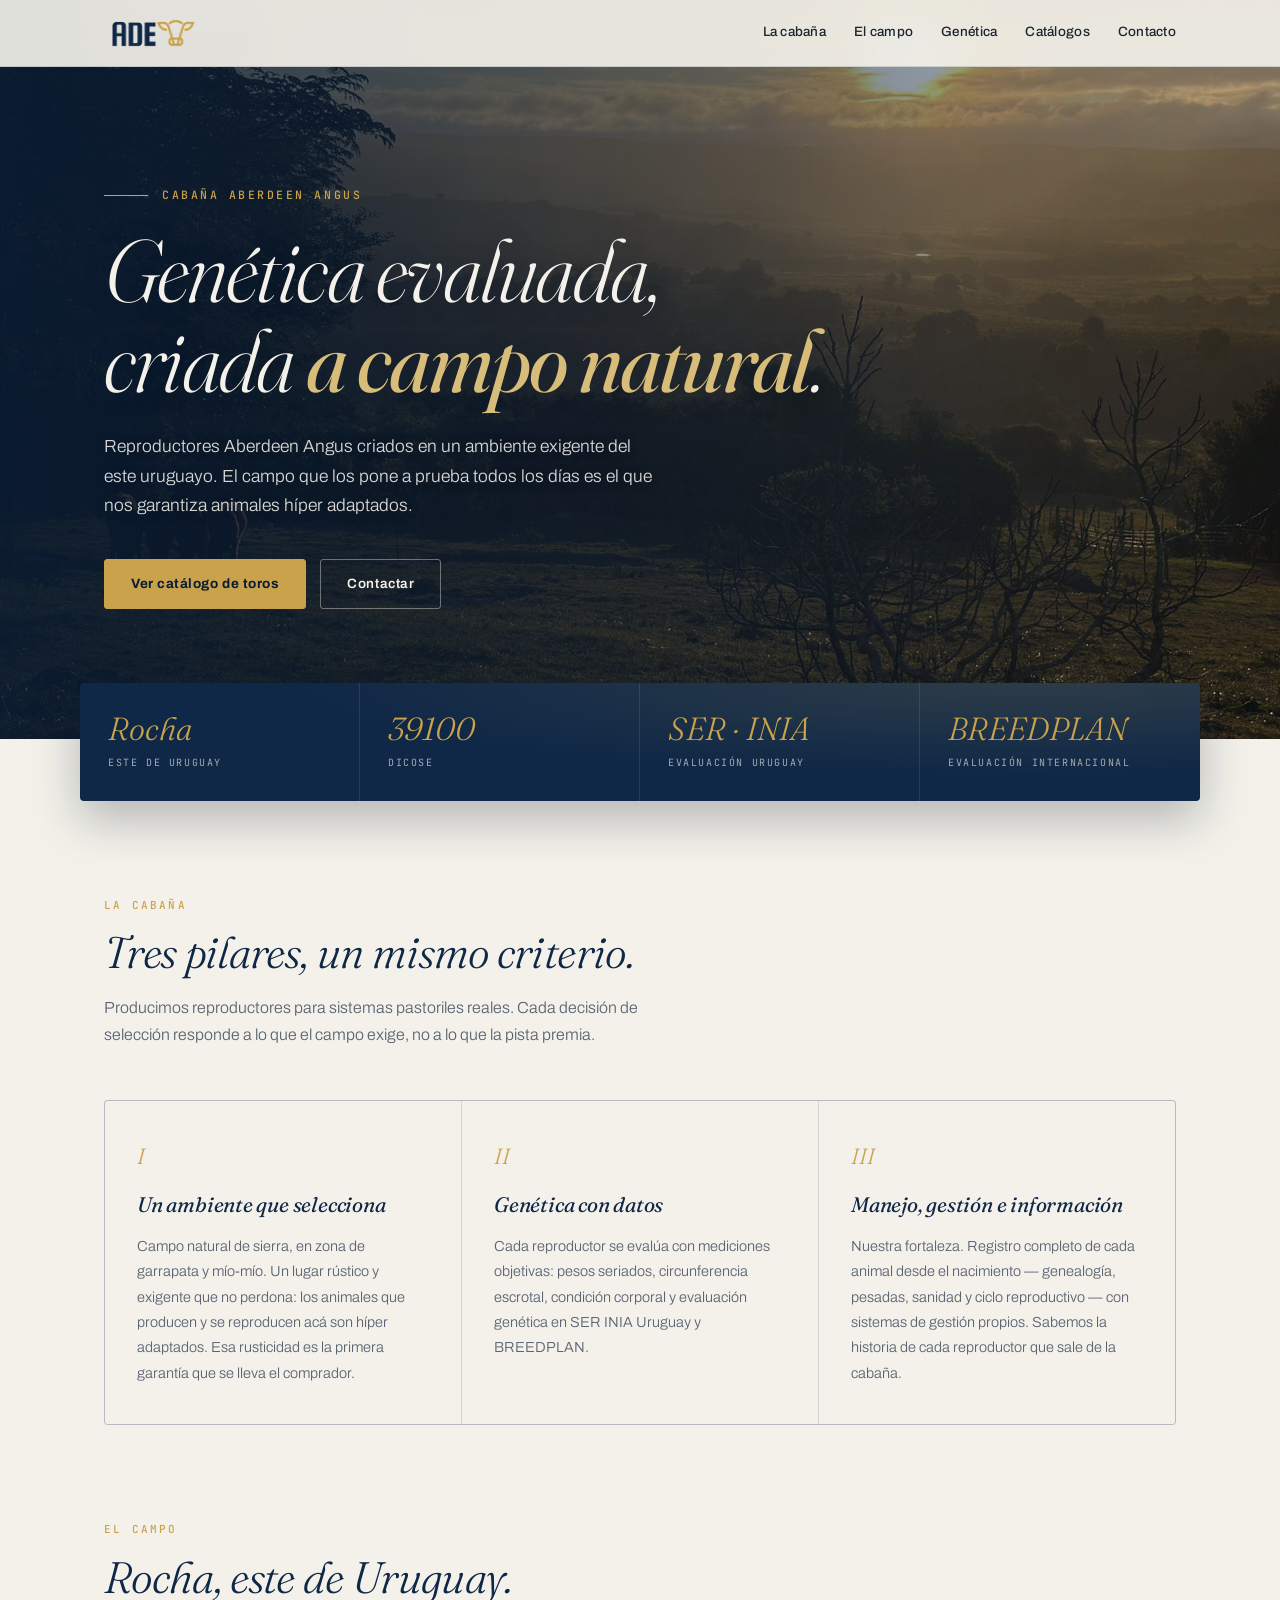
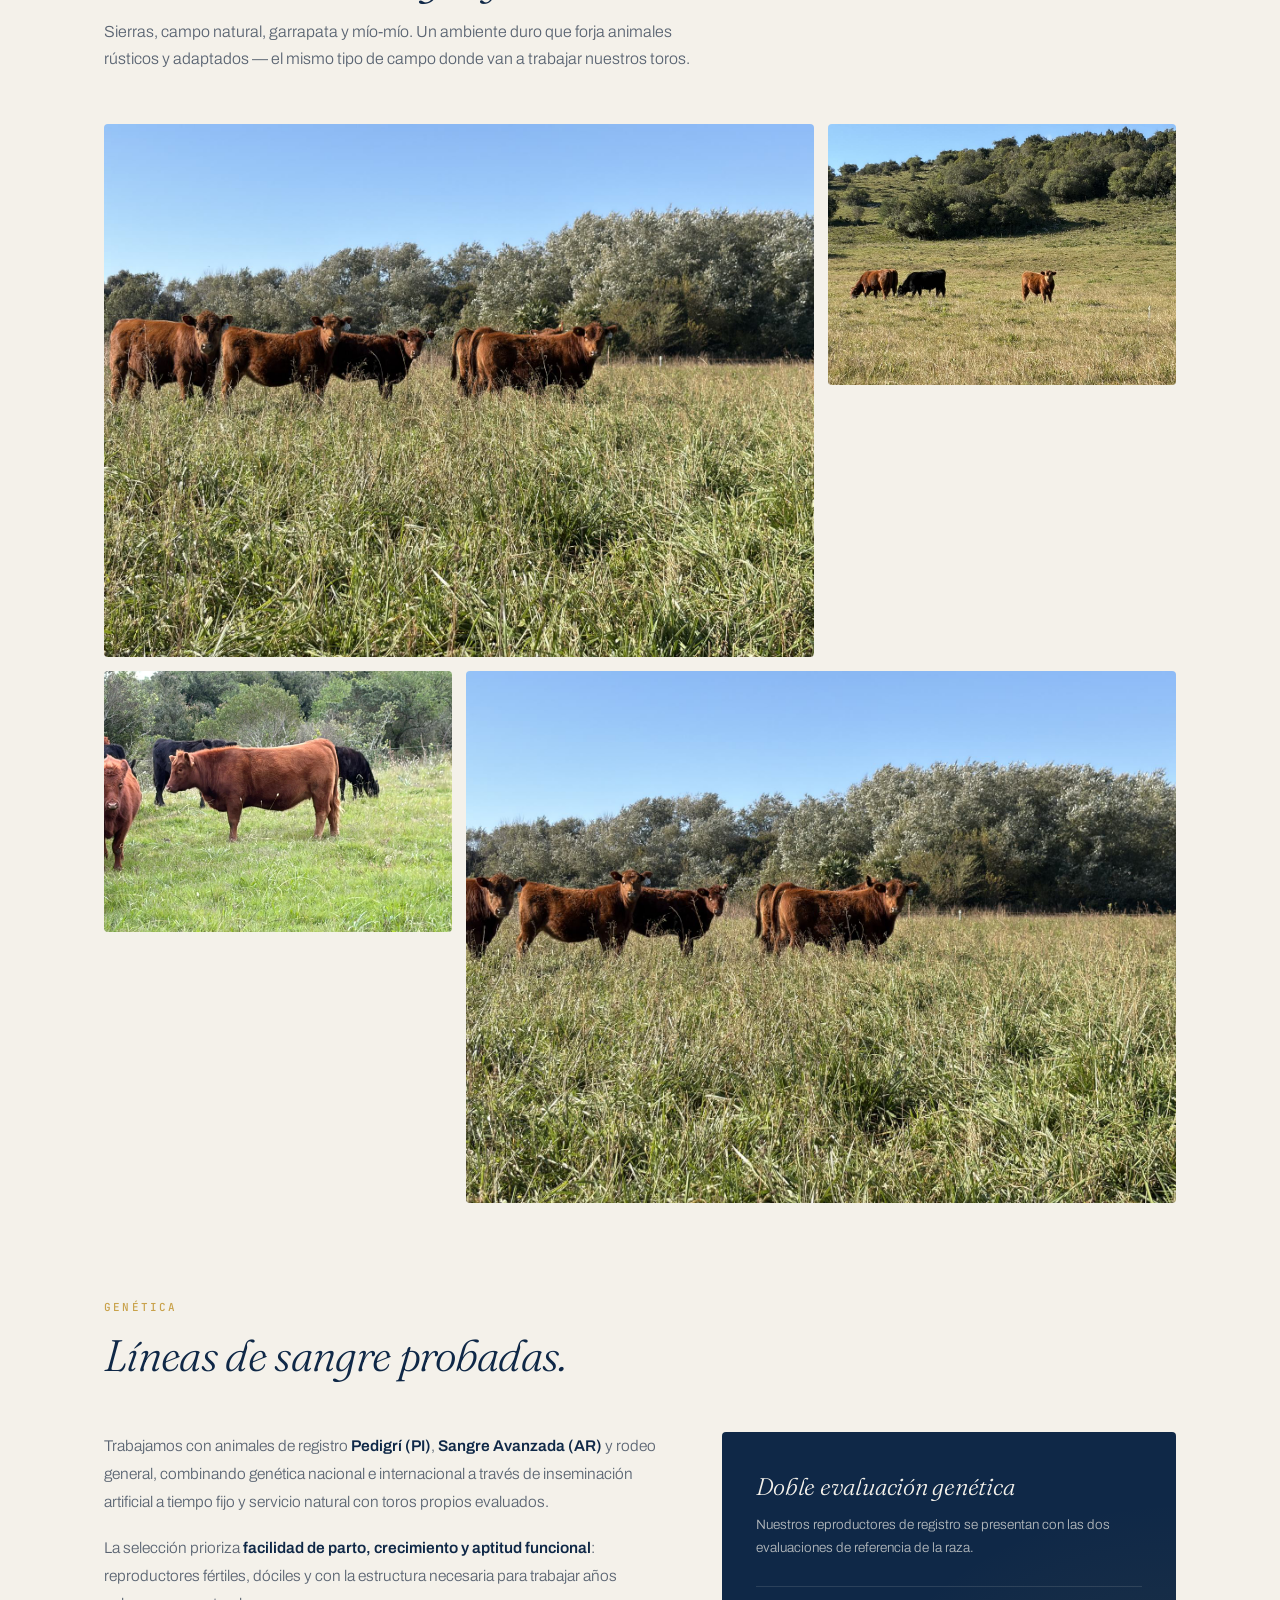
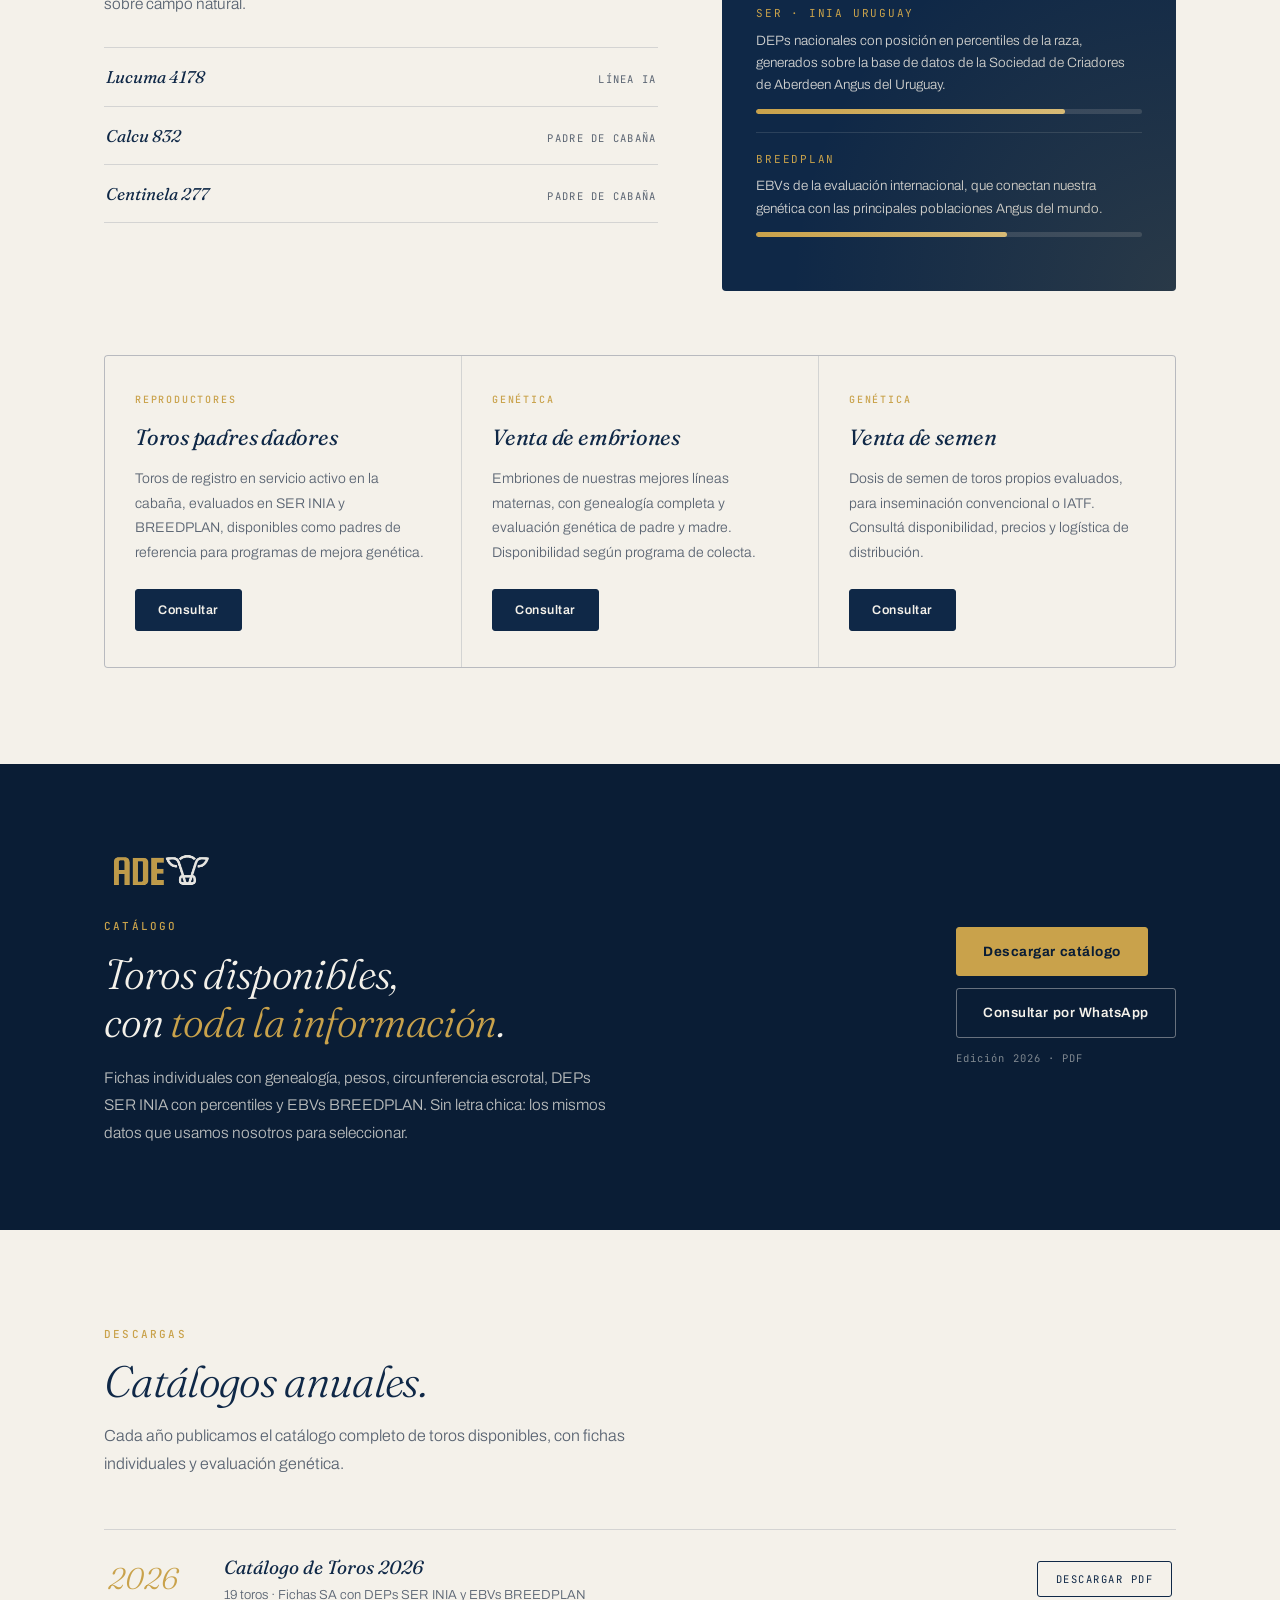
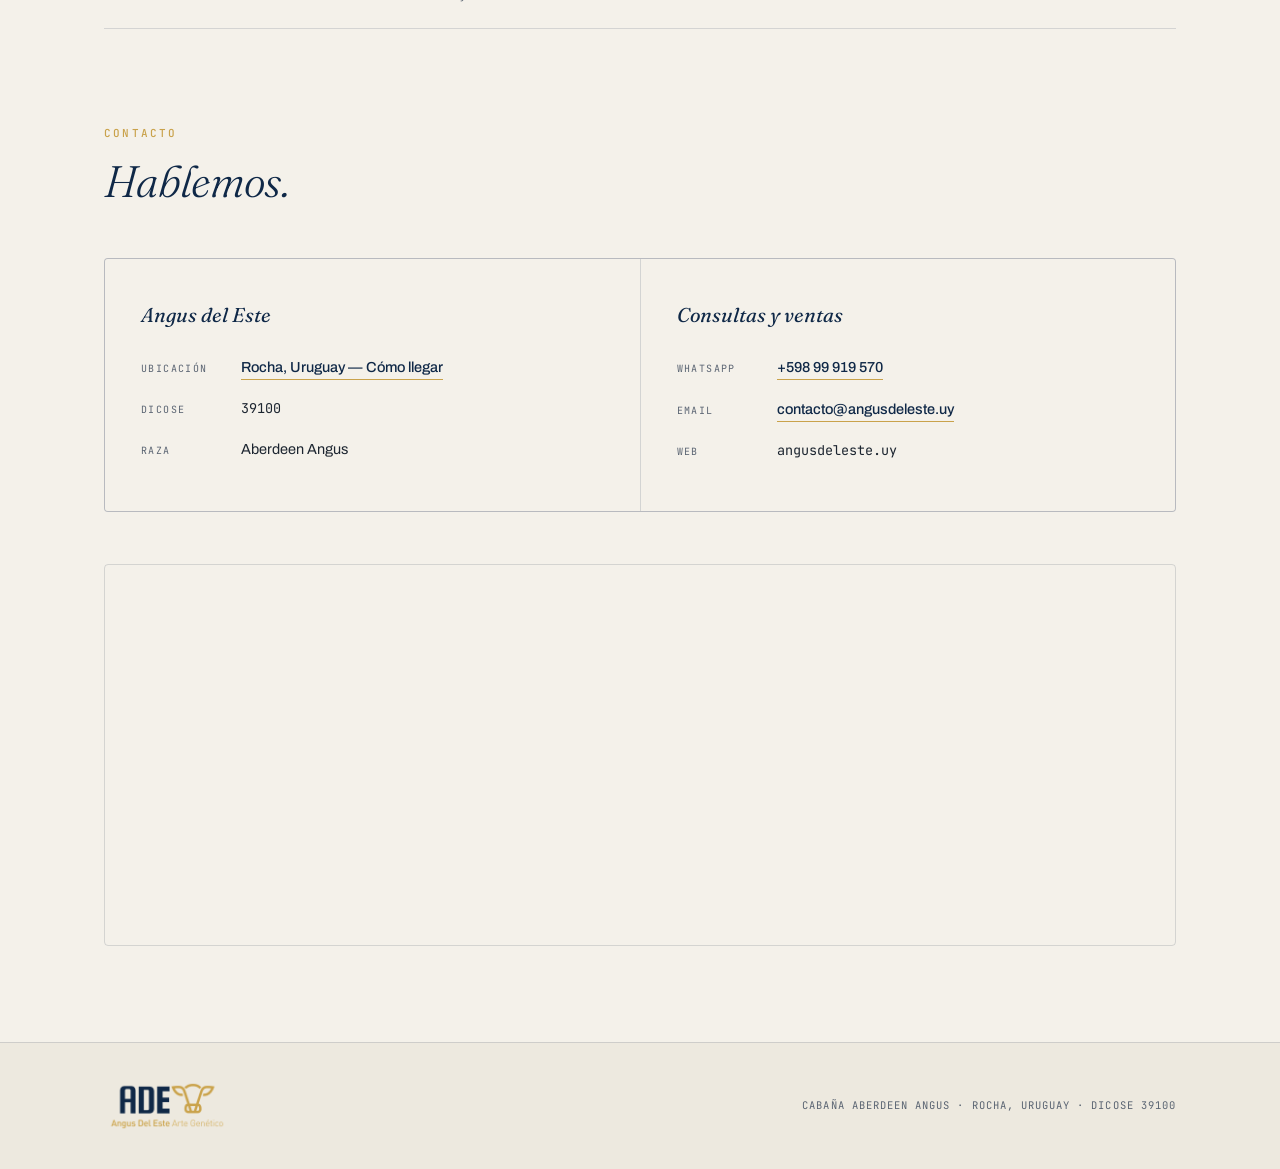
==== index.html @ 1df0e861 "Update index.html" ====
<!DOCTYPE html>
<html lang="es">
<head>
<meta charset="UTF-8">
<meta name="viewport" content="width=device-width, initial-scale=1.0">
<title>Angus del Este — Cabaña Aberdeen Angus · Rocha, Uruguay</title>
<meta name="description" content="Angus del Este. Cabaña Aberdeen Angus en Rocha, Uruguay. Genética evaluada en SER INIA y BREEDPLAN, criada a campo natural. DICOSE 39100.">
<link rel="icon" type="image/png" href="[data-uri]">
<link rel="preconnect" href="https://fonts.googleapis.com">
<link rel="preconnect" href="https://fonts.gstatic.com" crossorigin>
<link href="https://fonts.googleapis.com/css2?family=Fraunces:ital,opsz,wght@0,9..144,300;0,9..144,400;0,9..144,500;1,9..144,300;1,9..144,400&family=Archivo:wght@300;400;500;600;700&family=JetBrains+Mono:wght@400;500&display=swap" rel="stylesheet">
<style>
:root{
  --paper:#F4F1EA;
  --paper2:#EDE9DF;
  --navy:#0F2847;
  --navy2:#16345C;
  --navy-deep:#0A1D35;
  --gold:#C9A24B;
  --gold-soft:#D8BC79;
  --ink:#1C2530;
  --ink2:#5A6472;
  --line:rgba(15,40,71,.14);
  --serif:'Fraunces',serif;
  --sans:'Archivo',sans-serif;
  --mono:'JetBrains Mono',monospace;
}
*{margin:0;padding:0;box-sizing:border-box}
html{scroll-behavior:smooth}
body{font-family:var(--sans);background:var(--paper);color:var(--ink);-webkit-font-smoothing:antialiased;line-height:1.6}
@media (prefers-reduced-motion:reduce){html{scroll-behavior:auto}*{animation:none!important;transition:none!important}}

/* ── HEADER ── */
header{
  position:fixed;top:0;left:0;right:0;z-index:100;
  background:rgba(244,241,234,.92);backdrop-filter:blur(12px);
  border-bottom:1px solid var(--line);
}
.header-inner{max-width:1120px;margin:0 auto;padding:0 24px;height:66px;display:flex;align-items:center;gap:14px}
.brand{display:flex;align-items:center;gap:12px;text-decoration:none;color:var(--navy)}
/* LOGO: reemplazar el monograma por <img src="logo.png" alt="Angus del Este" style="height:40px"> */
.brand-mark{
  width:40px;height:40px;border-radius:50%;
  background:var(--navy);color:var(--gold);
  display:flex;align-items:center;justify-content:center;
  font-family:var(--serif);font-style:italic;font-size:15px;font-weight:400;
  border:1.5px solid var(--gold);
  flex-shrink:0;
}
.brand-name{font-family:var(--serif);font-style:italic;font-weight:400;font-size:19px;letter-spacing:-.01em}
.brand-sub{font-family:var(--mono);font-size:9.5px;letter-spacing:.14em;color:var(--ink2);display:block;font-style:normal;margin-top:1px;text-transform:uppercase}
nav{margin-left:auto;display:flex;gap:28px}
nav a{
  text-decoration:none;color:var(--ink);font-size:13.5px;font-weight:500;letter-spacing:.02em;
  padding:4px 0;border-bottom:2px solid transparent;transition:border-color .2s,color .2s;
}
nav a:hover,nav a:focus-visible{color:var(--navy);border-bottom-color:var(--gold)}
nav a:focus-visible{outline:2px solid var(--gold);outline-offset:4px}
.nav-toggle{display:none}

/* ── HERO ── */
.hero{position:relative;background:var(--navy-deep);overflow:hidden}
.hero-bg{position:absolute;inset:0;background:url('campo-hero.jpg') center 40%/cover no-repeat}
.hero-overlay{position:absolute;inset:0;background:linear-gradient(100deg,rgba(10,29,53,.9) 0%,rgba(10,29,53,.6) 50%,rgba(10,29,53,.2) 100%)}
.hero-content{position:relative;max-width:1120px;margin:0 auto;padding:186px 24px 130px}
.hero-eyebrow{
  font-family:var(--mono);font-size:11.5px;letter-spacing:.22em;text-transform:uppercase;
  color:var(--gold);font-weight:500;margin-bottom:22px;
  display:flex;align-items:center;gap:14px;
}
.hero-eyebrow::before{content:'';width:44px;height:1px;background:var(--gold)}
.hero h1{
  font-family:var(--serif);font-style:italic;font-weight:300;
  font-size:clamp(46px,7.5vw,88px);line-height:1.02;letter-spacing:-.02em;
  color:var(--paper);max-width:820px;text-shadow:0 2px 24px rgba(10,29,53,.4);
}
.hero h1 em{font-style:italic;color:var(--gold-soft);font-weight:400}
.hero-lead{
  margin-top:26px;font-size:17.5px;font-weight:300;color:rgba(244,241,234,.88);
  max-width:560px;line-height:1.7;text-shadow:0 1px 12px rgba(10,29,53,.4);
}
.hero-cta{margin-top:38px;display:flex;gap:14px;flex-wrap:wrap}
.btn{
  display:inline-flex;align-items:center;gap:10px;
  padding:13px 26px;border-radius:3px;text-decoration:none;
  font-size:13.5px;font-weight:600;letter-spacing:.04em;
  transition:transform .15s,box-shadow .2s,background .2s;
}
.btn:focus-visible{outline:2px solid var(--gold);outline-offset:3px}
.btn-primary{background:var(--navy);color:var(--paper);border:1px solid var(--navy)}
.btn-primary:hover{background:var(--navy2);transform:translateY(-1px);box-shadow:0 6px 18px rgba(15,40,71,.22)}
.btn-ghost{background:transparent;color:var(--navy);border:1px solid var(--navy)}
.btn-ghost:hover{background:rgba(15,40,71,.06)}

/* franja de datos */
.hero-band{
  margin:-56px auto 0;max-width:1120px;position:relative;z-index:2;
  box-shadow:0 18px 48px rgba(10,29,53,.28);
  background:var(--navy);color:var(--paper);
  border-radius:4px;overflow:hidden;position:relative;
}
.hero-band::after{
  content:'';position:absolute;inset:0;
  background:radial-gradient(ellipse at 85% 0%,rgba(201,162,75,.16),transparent 55%);
  pointer-events:none;
}
.band-grid{display:grid;grid-template-columns:repeat(4,1fr);position:relative}
.band-cell{padding:30px 28px;border-right:1px solid rgba(244,241,234,.1)}
.band-cell:last-child{border-right:none}
.band-num{font-family:var(--serif);font-style:italic;font-weight:300;font-size:32px;color:var(--gold);line-height:1}
.band-label{font-family:var(--mono);font-size:10px;letter-spacing:.16em;text-transform:uppercase;color:rgba(244,241,234,.65);margin-top:10px}

/* ── SECCIONES ── */
section{max-width:1120px;margin:0 auto;padding:96px 24px 0}
.section-head{margin-bottom:52px}
.section-eyebrow{
  font-family:var(--mono);font-size:11px;letter-spacing:.2em;text-transform:uppercase;
  color:var(--gold);font-weight:500;margin-bottom:14px;
}
.section-head h2{
  font-family:var(--serif);font-style:italic;font-weight:300;
  font-size:clamp(30px,4.2vw,44px);letter-spacing:-.015em;color:var(--navy);line-height:1.12;
}
.section-head p{margin-top:16px;font-size:16px;font-weight:300;color:var(--ink2);max-width:600px;line-height:1.7}

/* pilares */
.pillars{display:grid;grid-template-columns:repeat(3,1fr);gap:1px;background:var(--line);border:1px solid var(--line);border-radius:4px;overflow:hidden}
.pillar{background:var(--paper);padding:38px 32px;transition:background .25s}
.pillar:hover{background:#FAF8F3}
.pillar-roman{
  font-family:var(--serif);font-style:italic;font-weight:300;
  font-size:22px;color:var(--gold);
}
.pillar h3{
  font-family:var(--serif);font-style:italic;font-weight:400;
  font-size:21px;color:var(--navy);margin:14px 0 12px;letter-spacing:-.01em;
}
.pillar p{font-size:14.5px;font-weight:300;color:var(--ink2);line-height:1.75}

/* ── GENÉTICA ── */
.gen-wrap{display:grid;grid-template-columns:1.1fr .9fr;gap:64px;align-items:start}
.gen-text p{font-size:15.5px;font-weight:300;color:var(--ink2);line-height:1.8;margin-bottom:18px}
.gen-text strong{color:var(--navy);font-weight:600}
.lineas{margin-top:30px;border-top:1px solid var(--line)}
.linea{
  display:flex;align-items:baseline;justify-content:space-between;gap:16px;
  padding:15px 2px;border-bottom:1px solid var(--line);
}
.linea-nombre{font-family:var(--serif);font-style:italic;font-size:17px;color:var(--navy)}
.linea-rol{font-family:var(--mono);font-size:10.5px;letter-spacing:.12em;text-transform:uppercase;color:var(--ink2)}

/* card evaluaciones */
.eval-card{
  background:var(--navy);color:var(--paper);border-radius:4px;
  padding:36px 34px;position:relative;overflow:hidden;
}
.eval-card::after{
  content:'';position:absolute;inset:0;
  background:radial-gradient(ellipse at 100% 100%,rgba(201,162,75,.14),transparent 60%);
  pointer-events:none;
}
.eval-card h3{
  font-family:var(--serif);font-style:italic;font-weight:300;
  font-size:24px;letter-spacing:-.01em;margin-bottom:8px;position:relative;
}
.eval-card > p{font-size:13.5px;font-weight:300;color:rgba(244,241,234,.72);line-height:1.7;position:relative;margin-bottom:26px}
.eval-item{position:relative;padding:18px 0;border-top:1px solid rgba(244,241,234,.12)}
.eval-item-name{font-family:var(--mono);font-size:11px;letter-spacing:.16em;text-transform:uppercase;color:var(--gold)}
.eval-item-desc{font-size:13.5px;font-weight:300;color:rgba(244,241,234,.85);margin-top:7px;line-height:1.65}
.eval-bar{
  margin-top:12px;height:5px;border-radius:3px;
  background:rgba(244,241,234,.14);position:relative;overflow:hidden;
}
.eval-bar span{
  position:absolute;left:0;top:0;bottom:0;border-radius:3px;
  background:linear-gradient(90deg,var(--gold),var(--gold-soft));
}

/* ── CATÁLOGO ── */
.catalogo-band{
  margin-top:96px;background:var(--navy-deep);color:var(--paper);
}
.catalogo-inner{
  max-width:1120px;margin:0 auto;padding:84px 24px;
  display:grid;grid-template-columns:1.2fr .8fr;gap:56px;align-items:center;
}
.catalogo-inner h2{
  font-family:var(--serif);font-style:italic;font-weight:300;
  font-size:clamp(30px,4vw,42px);letter-spacing:-.015em;line-height:1.15;
}
.catalogo-inner h2 em{color:var(--gold)}
.catalogo-inner p{margin-top:18px;font-size:15.5px;font-weight:300;color:rgba(244,241,234,.75);line-height:1.75;max-width:520px}
.catalogo-cta{display:flex;flex-direction:column;gap:12px;align-items:flex-start;justify-self:end}
.btn-gold{background:var(--gold);color:var(--navy-deep);border:1px solid var(--gold);font-weight:700}
.btn-gold:hover{background:var(--gold-soft);transform:translateY(-1px);box-shadow:0 6px 18px rgba(201,162,75,.3)}
.btn-outline-light{background:transparent;color:var(--paper);border:1px solid rgba(244,241,234,.4)}
.btn-outline-light:hover{border-color:var(--paper);background:rgba(244,241,234,.06)}
.catalogo-note{font-family:var(--mono);font-size:10.5px;letter-spacing:.1em;color:rgba(244,241,234,.5)}

/* ── CONTACTO ── */
.contacto-grid{display:grid;grid-template-columns:1fr 1fr;gap:1px;background:var(--line);border:1px solid var(--line);border-radius:4px;overflow:hidden}
.contacto-cell{background:var(--paper);padding:40px 36px}
.contacto-cell h3{
  font-family:var(--serif);font-style:italic;font-weight:400;
  font-size:20px;color:var(--navy);margin-bottom:16px;
}
.contacto-line{display:flex;gap:12px;align-items:baseline;padding:9px 0;font-size:14.5px}
.contacto-label{font-family:var(--mono);font-size:10px;letter-spacing:.14em;text-transform:uppercase;color:var(--ink2);width:88px;flex-shrink:0}
.contacto-line a{color:var(--navy);text-decoration:none;border-bottom:1px solid var(--gold);font-weight:500}
.contacto-line a:hover{color:var(--gold)}

/* ── FOOTER ── */
footer{margin-top:96px;border-top:1px solid var(--line);background:var(--paper2)}
.footer-inner{
  max-width:1120px;margin:0 auto;padding:34px 24px;
  display:flex;align-items:center;gap:18px;flex-wrap:wrap;
}
.footer-brand{font-family:var(--serif);font-style:italic;font-size:16px;color:var(--navy)}
.footer-meta{font-family:var(--mono);font-size:10.5px;letter-spacing:.1em;color:var(--ink2);margin-left:auto;text-transform:uppercase}

/* galería */
.galeria{display:grid;grid-template-columns:repeat(3,1fr);gap:14px}
.galeria-item{
  position:relative;border-radius:4px;overflow:hidden;aspect-ratio:4/3;
  background:linear-gradient(160deg,var(--navy) 0%,var(--navy2) 100%);
}
.galeria-item img{width:100%;height:100%;object-fit:cover;display:block;transition:transform .5s}
.galeria-item:hover img{transform:scale(1.04)}
.galeria-item.wide{grid-column:span 2}
.galeria-ph{
  position:absolute;inset:0;display:flex;flex-direction:column;align-items:center;justify-content:center;gap:10px;
  color:rgba(244,241,234,.55);
}
.galeria-ph svg{opacity:.5}
.galeria-ph span{font-family:var(--mono);font-size:10px;letter-spacing:.16em;text-transform:uppercase}

/* servicios genéticos */
.servicios{display:grid;grid-template-columns:repeat(3,1fr);gap:1px;background:var(--line);border:1px solid var(--line);border-radius:4px;overflow:hidden}
.servicio{background:var(--paper);padding:36px 30px;display:flex;flex-direction:column;transition:background .25s}
.servicio:hover{background:#FAF8F3}
.servicio-eyebrow{font-family:var(--mono);font-size:10px;letter-spacing:.18em;text-transform:uppercase;color:var(--gold);font-weight:500}
.servicio h3{font-family:var(--serif);font-style:italic;font-weight:400;font-size:22px;color:var(--navy);margin:12px 0 12px;letter-spacing:-.01em}
.servicio p{font-size:14px;font-weight:300;color:var(--ink2);line-height:1.75;flex:1}
.servicio .btn{margin-top:24px;align-self:flex-start;padding:10px 22px;font-size:12.5px}

/* catálogos anuales */
.cat-list{border-top:1px solid var(--line)}
.cat-row{
  display:flex;align-items:center;gap:20px;padding:22px 4px;
  border-bottom:1px solid var(--line);text-decoration:none;color:var(--ink);
  transition:background .2s,padding-left .2s;
}
.cat-row:hover{background:#FAF8F3;padding-left:12px}
.cat-year{font-family:var(--serif);font-style:italic;font-weight:300;font-size:30px;color:var(--gold);width:96px;flex-shrink:0}
.cat-info{flex:1}
.cat-title{font-family:var(--serif);font-style:italic;font-size:19px;color:var(--navy)}
.cat-desc{font-size:13px;font-weight:300;color:var(--ink2);margin-top:3px}
.cat-dl{
  font-family:var(--mono);font-size:10.5px;letter-spacing:.14em;text-transform:uppercase;
  color:var(--navy);border:1px solid var(--navy);border-radius:3px;padding:9px 18px;
  transition:background .2s,color .2s;white-space:nowrap;
}
.cat-row:hover .cat-dl{background:var(--navy);color:var(--paper)}

/* mapa */
.mapa-wrap{margin-top:52px;border-radius:4px;overflow:hidden;border:1px solid var(--line);filter:grayscale(.25) sepia(.08)}
.mapa-wrap iframe{width:100%;height:380px;border:0;display:block}

/* reveal on scroll */
.reveal{opacity:0;transform:translateY(18px);transition:opacity .7s ease,transform .7s ease}
.reveal.in{opacity:1;transform:none}

/* ── RESPONSIVE ── */
@media(max-width:880px){
  .band-grid{grid-template-columns:repeat(2,1fr)}
  .band-cell{border-bottom:1px solid rgba(244,241,234,.1)}
  .pillars{grid-template-columns:1fr}
  .gen-wrap{grid-template-columns:1fr;gap:44px}
  .catalogo-inner{grid-template-columns:1fr;gap:36px}
  .catalogo-cta{justify-self:start}
  .contacto-grid{grid-template-columns:1fr}
  .galeria{grid-template-columns:1fr}
  .galeria-item.wide{grid-column:span 1}
  .servicios{grid-template-columns:1fr}
  .cat-row{flex-wrap:wrap;gap:10px}
  .cat-year{width:auto}
  nav{display:none}
  .nav-toggle{
    display:flex;margin-left:auto;background:none;border:none;cursor:pointer;
    flex-direction:column;gap:5px;padding:8px;
  }
  .nav-toggle span{width:22px;height:2px;background:var(--navy);transition:.25s}
  nav.open{
    display:flex;position:absolute;top:66px;left:0;right:0;
    flex-direction:column;gap:0;background:var(--paper);
    border-bottom:1px solid var(--line);padding:8px 24px 18px;
  }
  nav.open a{padding:12px 0;border-bottom:1px solid var(--line);font-size:15px}
}
</style>
</head>
<body>

<header>
  <div class="header-inner">
    <a href="#" class="brand">
      <img src="[data-uri]" alt="ADE — Angus del Este" style="height:38px;width:auto;display:block">
    </a>
    <nav id="nav">
      <a href="#cabana">La cabaña</a>
      <a href="#campo">El campo</a>
      <a href="#genetica">Genética</a>
      <a href="#catalogos">Catálogos</a>
      <a href="#contacto">Contacto</a>
    </nav>
    <button class="nav-toggle" aria-label="Menú" onclick="document.getElementById('nav').classList.toggle('open')">
      <span></span><span></span><span></span>
    </button>
  </div>
</header>

<!-- ── HERO ── -->
<div class="hero">
  <div class="hero-bg"></div>
  <div class="hero-overlay"></div>
  <div class="hero-content">
    <div class="hero-eyebrow">Cabaña Aberdeen Angus</div>
    <h1>Genética evaluada,<br>criada <em>a campo natural</em>.</h1>
    <p class="hero-lead">
      Reproductores Aberdeen Angus criados en un ambiente exigente del este uruguayo.
      El campo que los pone a prueba todos los días es el que nos garantiza animales híper adaptados.
    </p>
    <div class="hero-cta">
      <a href="#catalogo" class="btn btn-gold">Ver catálogo de toros</a>
      <a href="#contacto" class="btn btn-outline-light">Contactar</a>
    </div>
  </div>
</div>

<div style="padding:0 24px"><div class="hero-band reveal">
  <div class="band-grid">
    <div class="band-cell">
      <div class="band-num">Rocha</div>
      <div class="band-label">Este de Uruguay</div>
    </div>
    <div class="band-cell">
      <div class="band-num">39100</div>
      <div class="band-label">DICOSE</div>
    </div>
    <div class="band-cell">
      <div class="band-num">SER · INIA</div>
      <div class="band-label">Evaluación Uruguay</div>
    </div>
    <div class="band-cell">
      <div class="band-num">BREEDPLAN</div>
      <div class="band-label">Evaluación internacional</div>
    </div>
  </div>
</div></div>

<!-- ── LA CABAÑA ── -->
<section id="cabana">
  <div class="section-head reveal">
    <div class="section-eyebrow">La cabaña</div>
    <h2>Tres pilares, un mismo criterio.</h2>
    <p>Producimos reproductores para sistemas pastoriles reales. Cada decisión de selección responde a lo que el campo exige, no a lo que la pista premia.</p>
  </div>
  <div class="pillars reveal">
    <div class="pillar">
      <div class="pillar-roman">I</div>
      <h3>Un ambiente que selecciona</h3>
      <p>Campo natural de sierra, en zona de garrapata y mío-mío. Un lugar rústico y exigente que no perdona: los animales que producen y se reproducen acá son híper adaptados. Esa rusticidad es la primera garantía que se lleva el comprador.</p>
    </div>
    <div class="pillar">
      <div class="pillar-roman">II</div>
      <h3>Genética con datos</h3>
      <p>Cada reproductor se evalúa con mediciones objetivas: pesos seriados, circunferencia escrotal, condición corporal y evaluación genética en SER INIA Uruguay y BREEDPLAN.</p>
    </div>
    <div class="pillar">
      <div class="pillar-roman">III</div>
      <h3>Manejo, gestión e información</h3>
      <p>Nuestra fortaleza. Registro completo de cada animal desde el nacimiento — genealogía, pesadas, sanidad y ciclo reproductivo — con sistemas de gestión propios. Sabemos la historia de cada reproductor que sale de la cabaña.</p>
    </div>
  </div>
</section>


<!-- ── EL CAMPO ── -->
<section id="campo">
  <div class="section-head reveal">
    <div class="section-eyebrow">El campo</div>
    <h2>Rocha, este de Uruguay.</h2>
    <p>Sierras, campo natural, garrapata y mío-mío. Un ambiente duro que forja animales rústicos y adaptados — el mismo tipo de campo donde van a trabajar nuestros toros.</p>
  </div>
  <div class="galeria reveal">
    <div class="galeria-item wide">
      <img src="campo-1.jpg" alt="Recría Aberdeen Angus sobre campo natural en Angus del Este, Rocha" loading="lazy">
    </div>
    <div class="galeria-item">
      <img src="campo-2.jpg" alt="Animales pastoreando en las sierras de Rocha" loading="lazy">
    </div>
    <div class="galeria-item">
      <img src="campo-3.jpg" alt="Vaca colorada Aberdeen Angus en el campo" loading="lazy">
    </div>
    <div class="galeria-item wide">
      <img src="campo-4.jpg" alt="Grupo de recría Angus del Este en pastoreo" loading="lazy">
    </div>
  </div>
</section>

<!-- ── GENÉTICA ── -->
<section id="genetica">
  <div class="section-head reveal">
    <div class="section-eyebrow">Genética</div>
    <h2>Líneas de sangre probadas.</h2>
  </div>
  <div class="gen-wrap">
    <div class="gen-text reveal">
      <p>Trabajamos con animales de registro <strong>Pedigrí (PI)</strong>, <strong>Sangre Avanzada (AR)</strong> y rodeo general, combinando genética nacional e internacional a través de inseminación artificial a tiempo fijo y servicio natural con toros propios evaluados.</p>
      <p>La selección prioriza <strong>facilidad de parto, crecimiento y aptitud funcional</strong>: reproductores fértiles, dóciles y con la estructura necesaria para trabajar años sobre campo natural.</p>
      <div class="lineas">
        <div class="linea">
          <span class="linea-nombre">Lucuma 4178</span>
          <span class="linea-rol">Línea IA</span>
        </div>
        <div class="linea">
          <span class="linea-nombre">Calcu 832</span>
          <span class="linea-rol">Padre de cabaña</span>
        </div>
        <div class="linea">
          <span class="linea-nombre">Centinela 277</span>
          <span class="linea-rol">Padre de cabaña</span>
        </div>
      </div>
    </div>
    <div class="eval-card reveal">
      <h3>Doble evaluación genética</h3>
      <p>Nuestros reproductores de registro se presentan con las dos evaluaciones de referencia de la raza.</p>
      <div class="eval-item">
        <div class="eval-item-name">SER · INIA Uruguay</div>
        <div class="eval-item-desc">DEPs nacionales con posición en percentiles de la raza, generados sobre la base de datos de la Sociedad de Criadores de Aberdeen Angus del Uruguay.</div>
        <div class="eval-bar"><span style="width:80%"></span></div>
      </div>
      <div class="eval-item">
        <div class="eval-item-name">BREEDPLAN</div>
        <div class="eval-item-desc">EBVs de la evaluación internacional, que conectan nuestra genética con las principales poblaciones Angus del mundo.</div>
        <div class="eval-bar"><span style="width:65%"></span></div>
      </div>
    </div>
  </div>

  <div class="servicios reveal" style="margin-top:64px">
    <div class="servicio">
      <div class="servicio-eyebrow">Reproductores</div>
      <h3>Toros padres dadores</h3>
      <p>Toros de registro en servicio activo en la cabaña, evaluados en SER INIA y BREEDPLAN, disponibles como padres de referencia para programas de mejora genética.</p>
      <a href="https://wa.me/59899919570?text=Hola%2C%20quiero%20consultar%20por%20los%20toros%20padres%20dadores%20de%20Angus%20del%20Este" class="btn btn-primary">Consultar</a>
    </div>
    <div class="servicio">
      <div class="servicio-eyebrow">Genética</div>
      <h3>Venta de embriones</h3>
      <p>Embriones de nuestras mejores líneas maternas, con genealogía completa y evaluación genética de padre y madre. Disponibilidad según programa de colecta.</p>
      <a href="https://wa.me/59899919570?text=Hola%2C%20quiero%20consultar%20por%20la%20venta%20de%20embriones%20de%20Angus%20del%20Este" class="btn btn-primary">Consultar</a>
    </div>
    <div class="servicio">
      <div class="servicio-eyebrow">Genética</div>
      <h3>Venta de semen</h3>
      <p>Dosis de semen de toros propios evaluados, para inseminación convencional o IATF. Consultá disponibilidad, precios y logística de distribución.</p>
      <a href="https://wa.me/59899919570?text=Hola%2C%20quiero%20consultar%20por%20la%20venta%20de%20semen%20de%20Angus%20del%20Este" class="btn btn-primary">Consultar</a>
    </div>
  </div>
</section>

<!-- ── CATÁLOGO ── -->
<div class="catalogo-band" id="catalogo">
  <div class="catalogo-inner">
    <div class="reveal">
      <img src="[data-uri]" alt="" style="height:44px;width:auto;display:block;margin-bottom:26px;opacity:.95">
      <div class="section-eyebrow">Catálogo</div>
      <h2>Toros disponibles,<br>con <em>toda la información</em>.</h2>
      <p>Fichas individuales con genealogía, pesos, circunferencia escrotal, DEPs SER INIA con percentiles y EBVs BREEDPLAN. Sin letra chica: los mismos datos que usamos nosotros para seleccionar.</p>
    </div>
    <div class="catalogo-cta reveal">
      <a href="#catalogos" class="btn btn-gold">Descargar catálogo</a>
      <a href="https://wa.me/59899919570" class="btn btn-outline-light">Consultar por WhatsApp</a>
      <span class="catalogo-note">Edición 2026 · PDF</span>
    </div>
  </div>
</div>


<!-- ── CATÁLOGOS ANUALES ── -->
<section id="catalogos">
  <div class="section-head reveal">
    <div class="section-eyebrow">Descargas</div>
    <h2>Catálogos anuales.</h2>
    <p>Cada año publicamos el catálogo completo de toros disponibles, con fichas individuales y evaluación genética.</p>
  </div>
  <div class="cat-list reveal">
    <!-- CATALOGOS: subir los PDF al repo con estos nombres, o ajustar los href -->
    <a class="cat-row" href="catalogo-2026.pdf" download>
      <span class="cat-year">2026</span>
      <span class="cat-info">
        <span class="cat-title">Catálogo de Toros 2026</span>
        <span class="cat-desc" style="display:block">19 toros · Fichas SA con DEPs SER INIA y EBVs BREEDPLAN</span>
      </span>
      <span class="cat-dl">Descargar PDF</span>
    </a>
  </div>
</section>

<!-- ── CONTACTO ── -->
<section id="contacto">
  <div class="section-head reveal">
    <div class="section-eyebrow">Contacto</div>
    <h2>Hablemos.</h2>
  </div>
  <div class="contacto-grid reveal">
    <div class="contacto-cell">
      <h3>Angus del Este</h3>
      <div class="contacto-line">
        <span class="contacto-label">Ubicación</span>
        <a href="https://maps.app.goo.gl/caH1wGYy8kG6mW2p8" target="_blank" rel="noopener">Rocha, Uruguay — Cómo llegar</a>
      </div>
      <div class="contacto-line">
        <span class="contacto-label">DICOSE</span>
        <span style="font-family:var(--mono);font-size:13.5px">39100</span>
      </div>
      <div class="contacto-line">
        <span class="contacto-label">Raza</span>
        <span>Aberdeen Angus</span>
      </div>
    </div>
    <div class="contacto-cell">
      <h3>Consultas y ventas</h3>
      <div class="contacto-line">
        <span class="contacto-label">WhatsApp</span>
        <a href="https://wa.me/59899919570">+598 99 919 570</a>
      </div>
      <div class="contacto-line">
        <span class="contacto-label">Email</span>
        <a href="mailto:contacto@angusdeleste.uy">contacto@angusdeleste.uy</a>
      </div>
      <div class="contacto-line">
        <span class="contacto-label">Web</span>
        <span style="font-family:var(--mono);font-size:13.5px">angusdeleste.uy</span>
      </div>
    </div>
  </div>

  <div class="mapa-wrap reveal">
    <iframe src="https://www.google.com/maps?q=Angus+del+este,-34.2162467,-54.4445083&z=13&output=embed" loading="lazy" title="Ubicación Angus del Este — Rocha, Uruguay"></iframe>
  </div>
</section>

<footer>
  <div class="footer-inner">
    <img src="[data-uri]" alt="ADE — Angus del Este · Arte Genético" style="height:58px;width:auto;display:block">
    <span class="footer-meta">Cabaña Aberdeen Angus · Rocha, Uruguay · DICOSE 39100</span>
  </div>
</footer>

<script>
// reveal on scroll
const io = new IntersectionObserver(entries => {
  entries.forEach(e => { if (e.isIntersecting) { e.target.classList.add('in'); io.unobserve(e.target); } });
}, { threshold: .12 });
document.querySelectorAll('.reveal').forEach(el => io.observe(el));
// cerrar menú mobile al navegar
document.querySelectorAll('#nav a').forEach(a => a.addEventListener('click', () => document.getElementById('nav').classList.remove('open')));
</script>

</body>
</html>
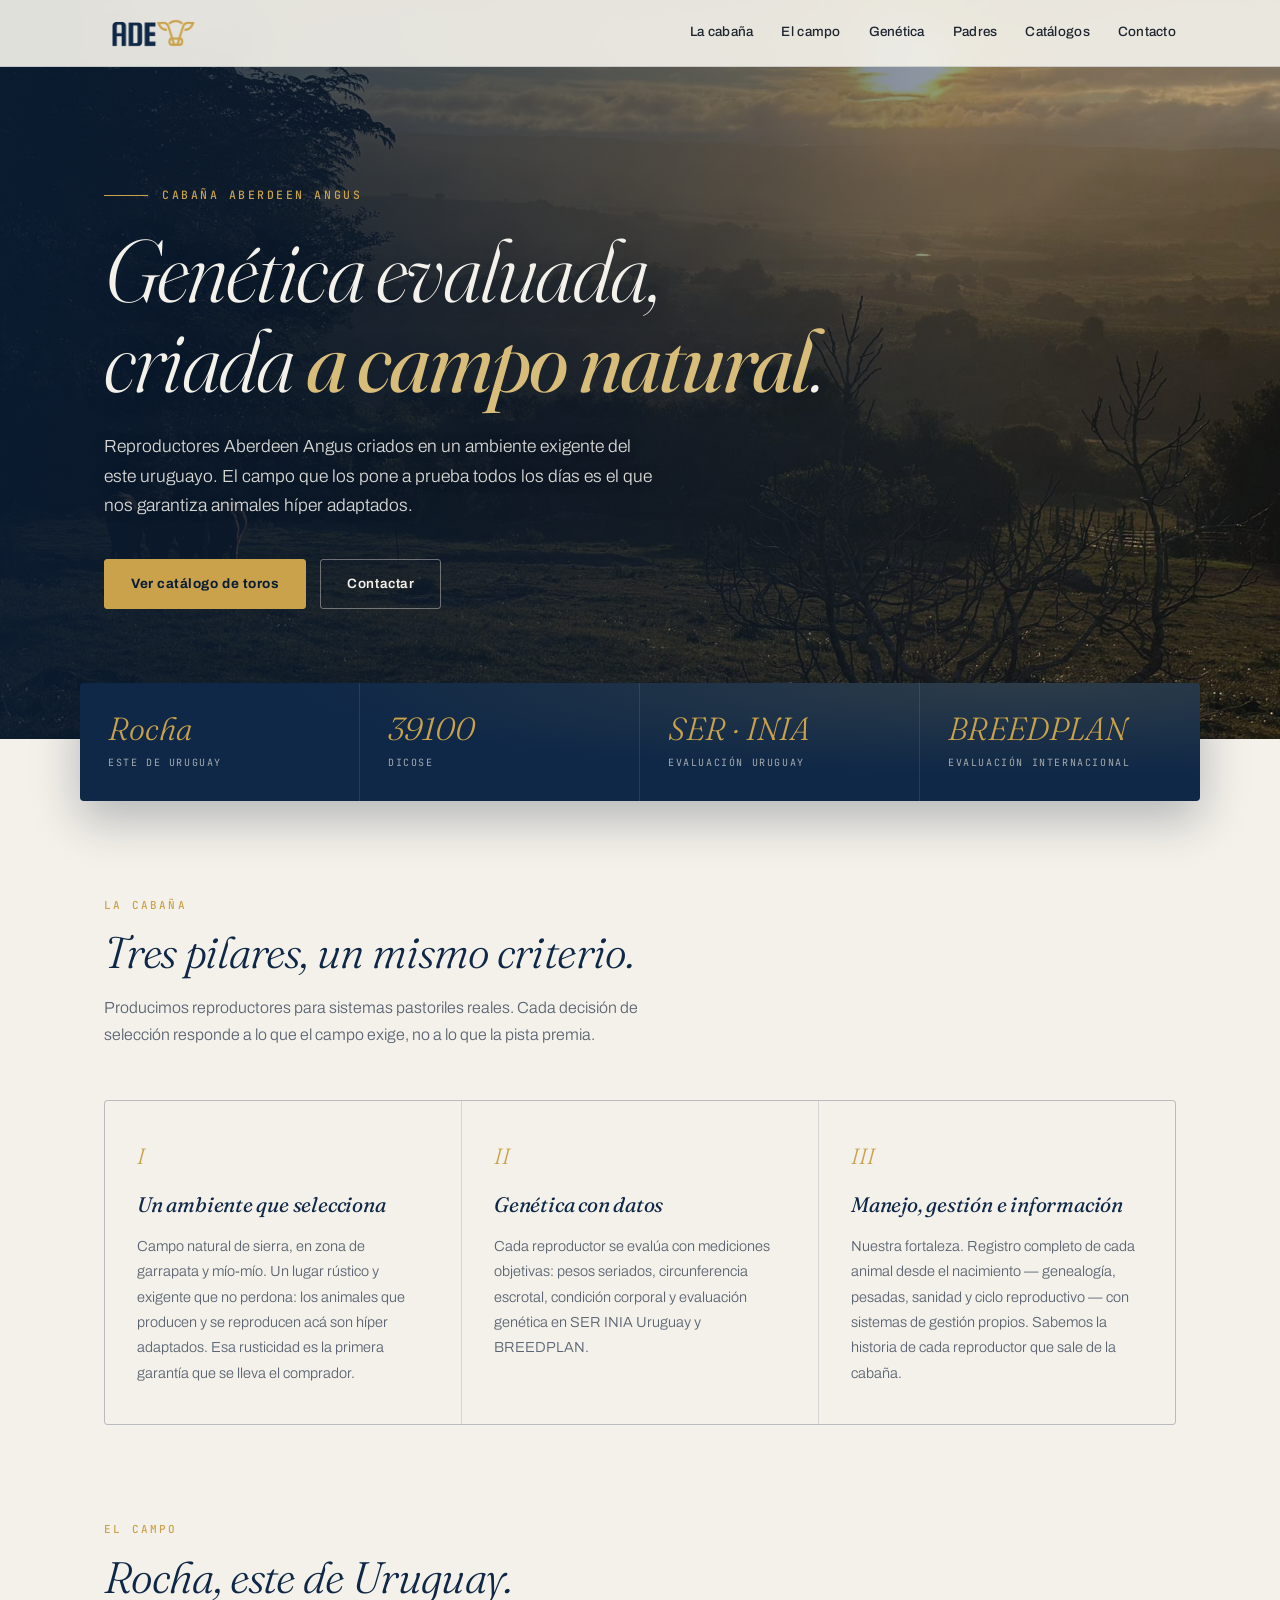
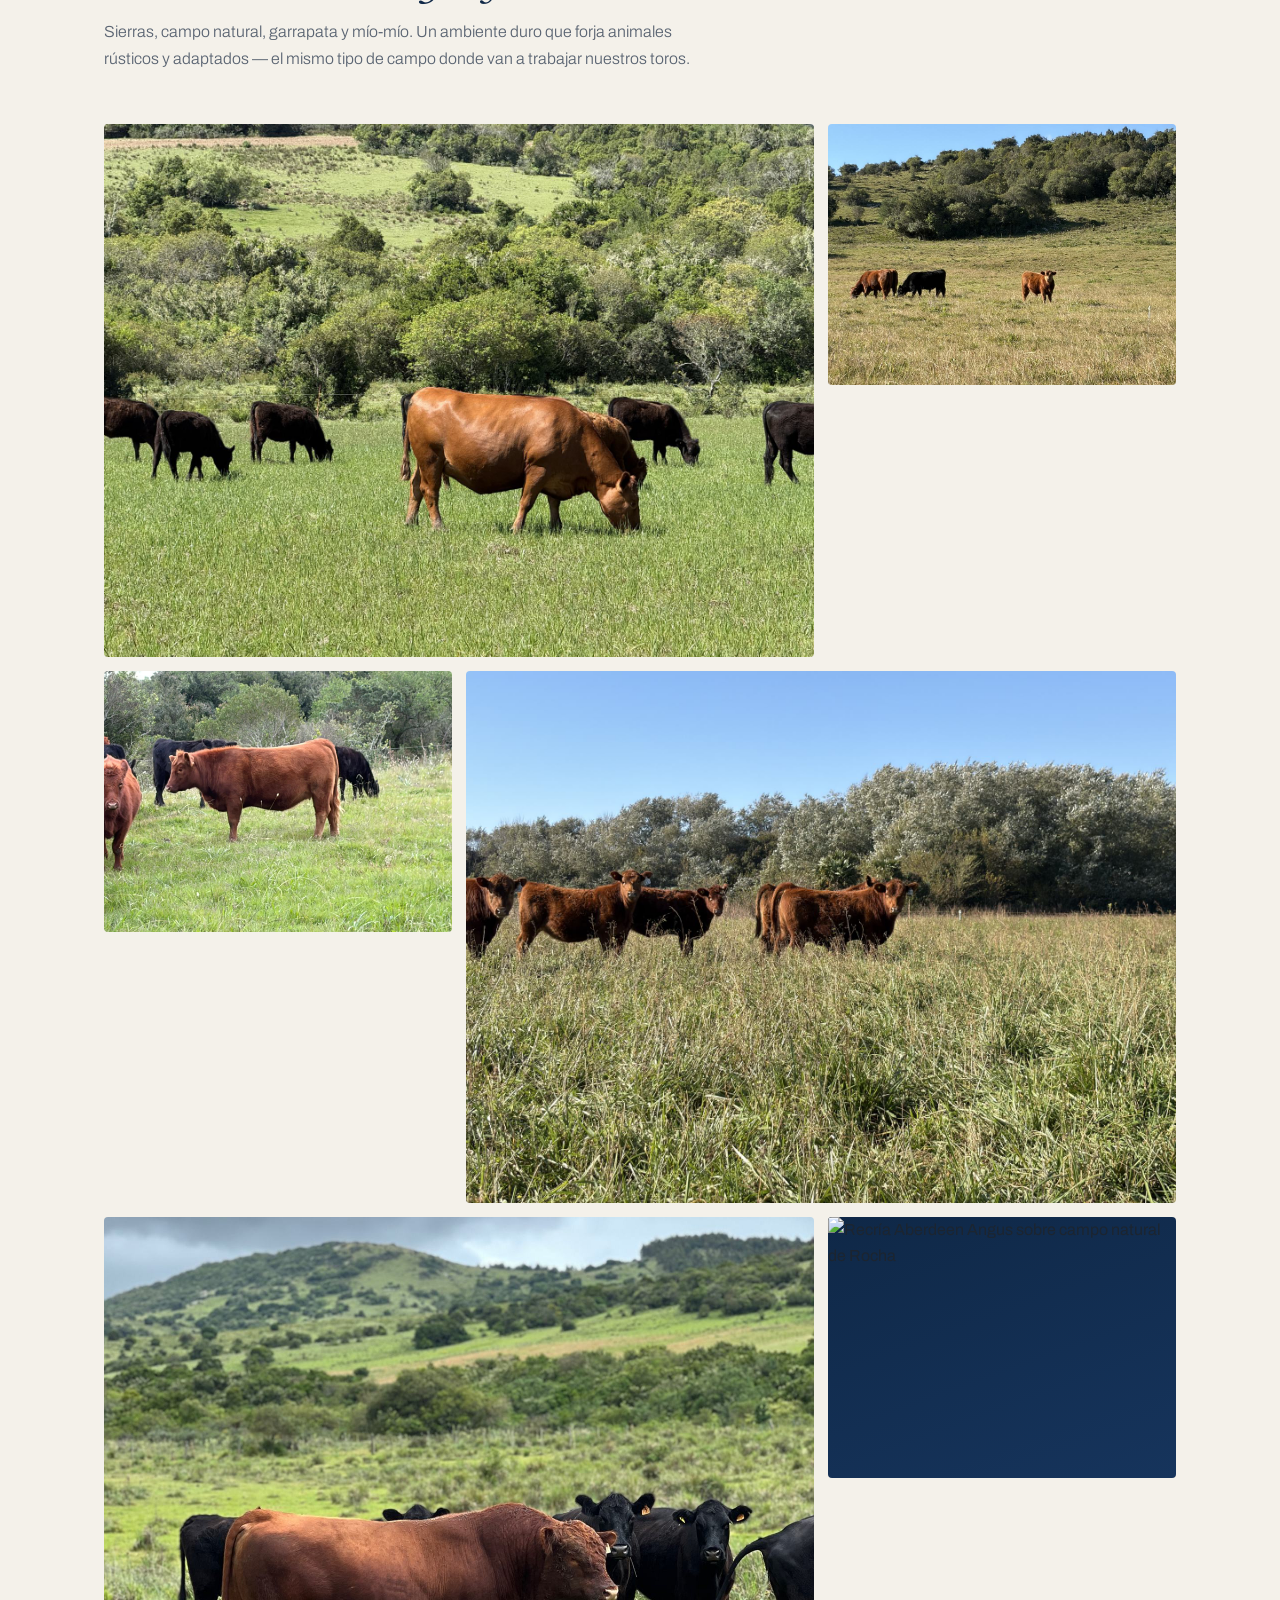
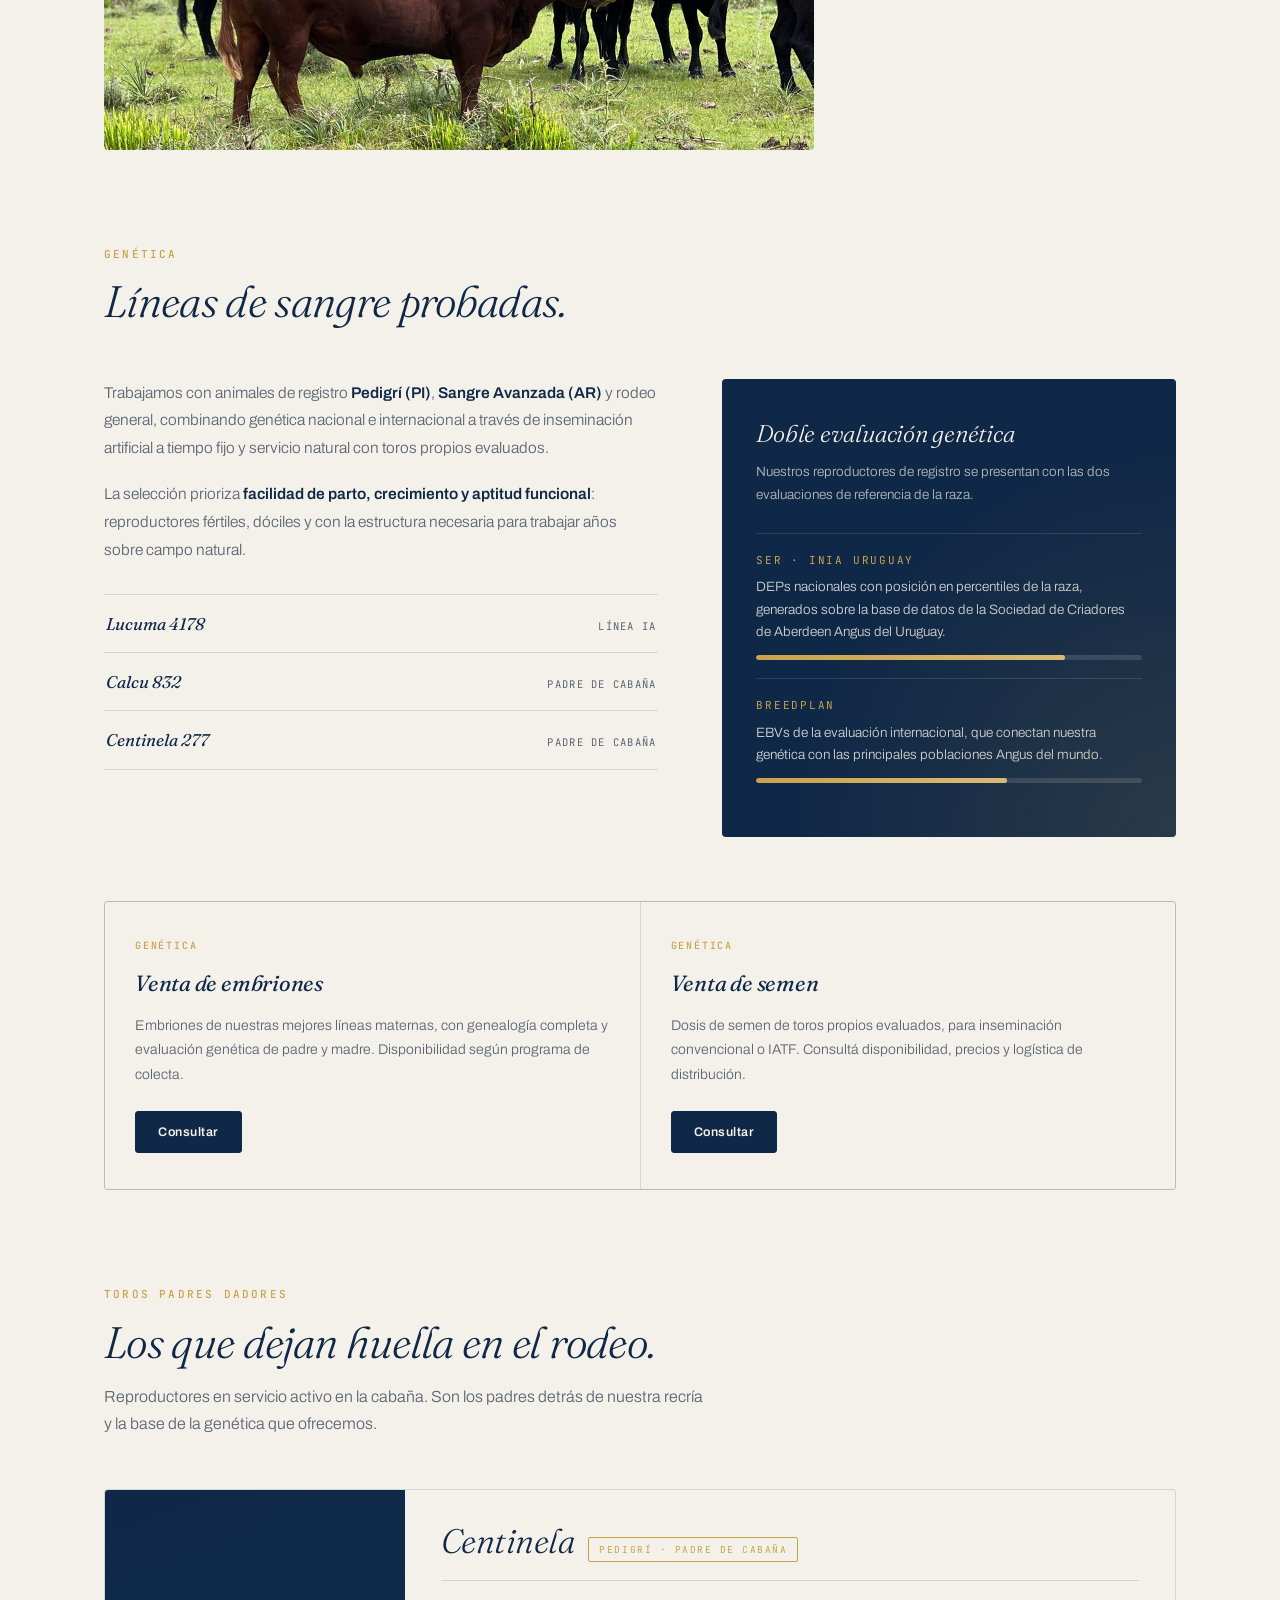
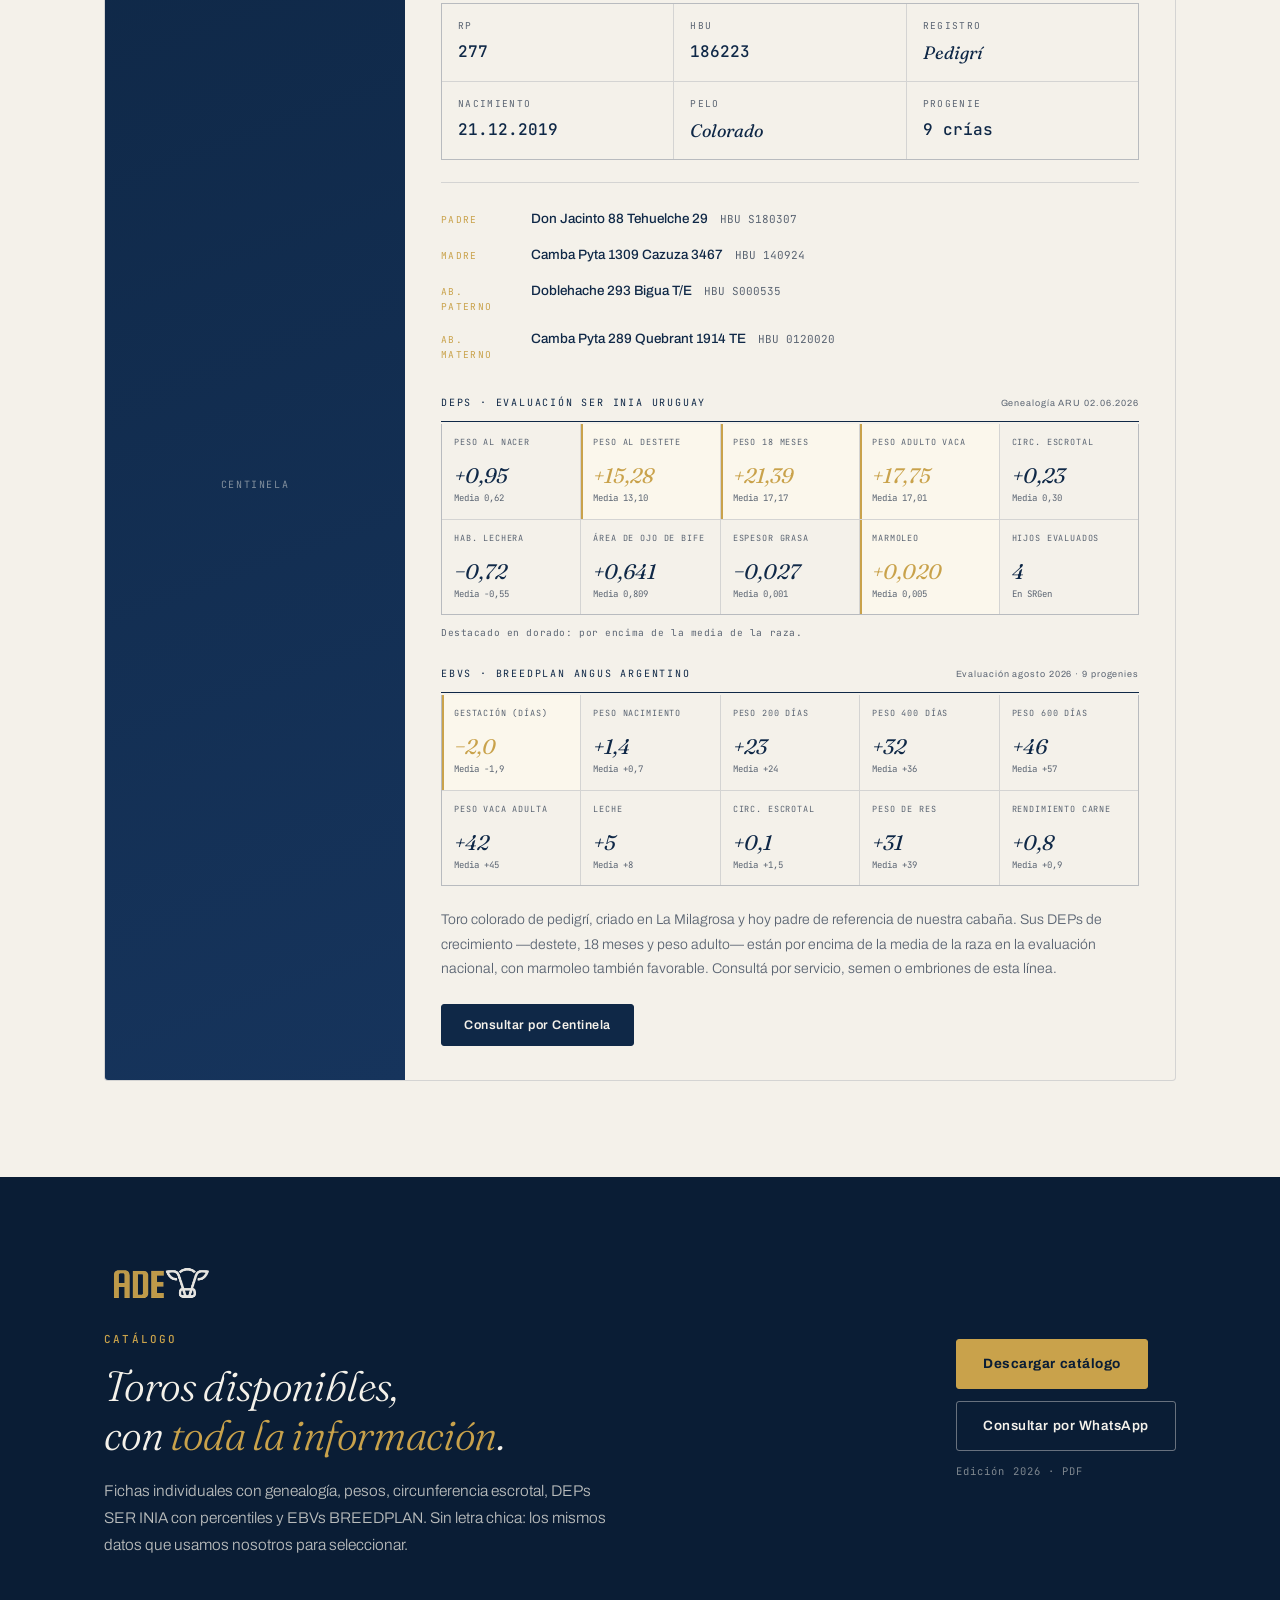
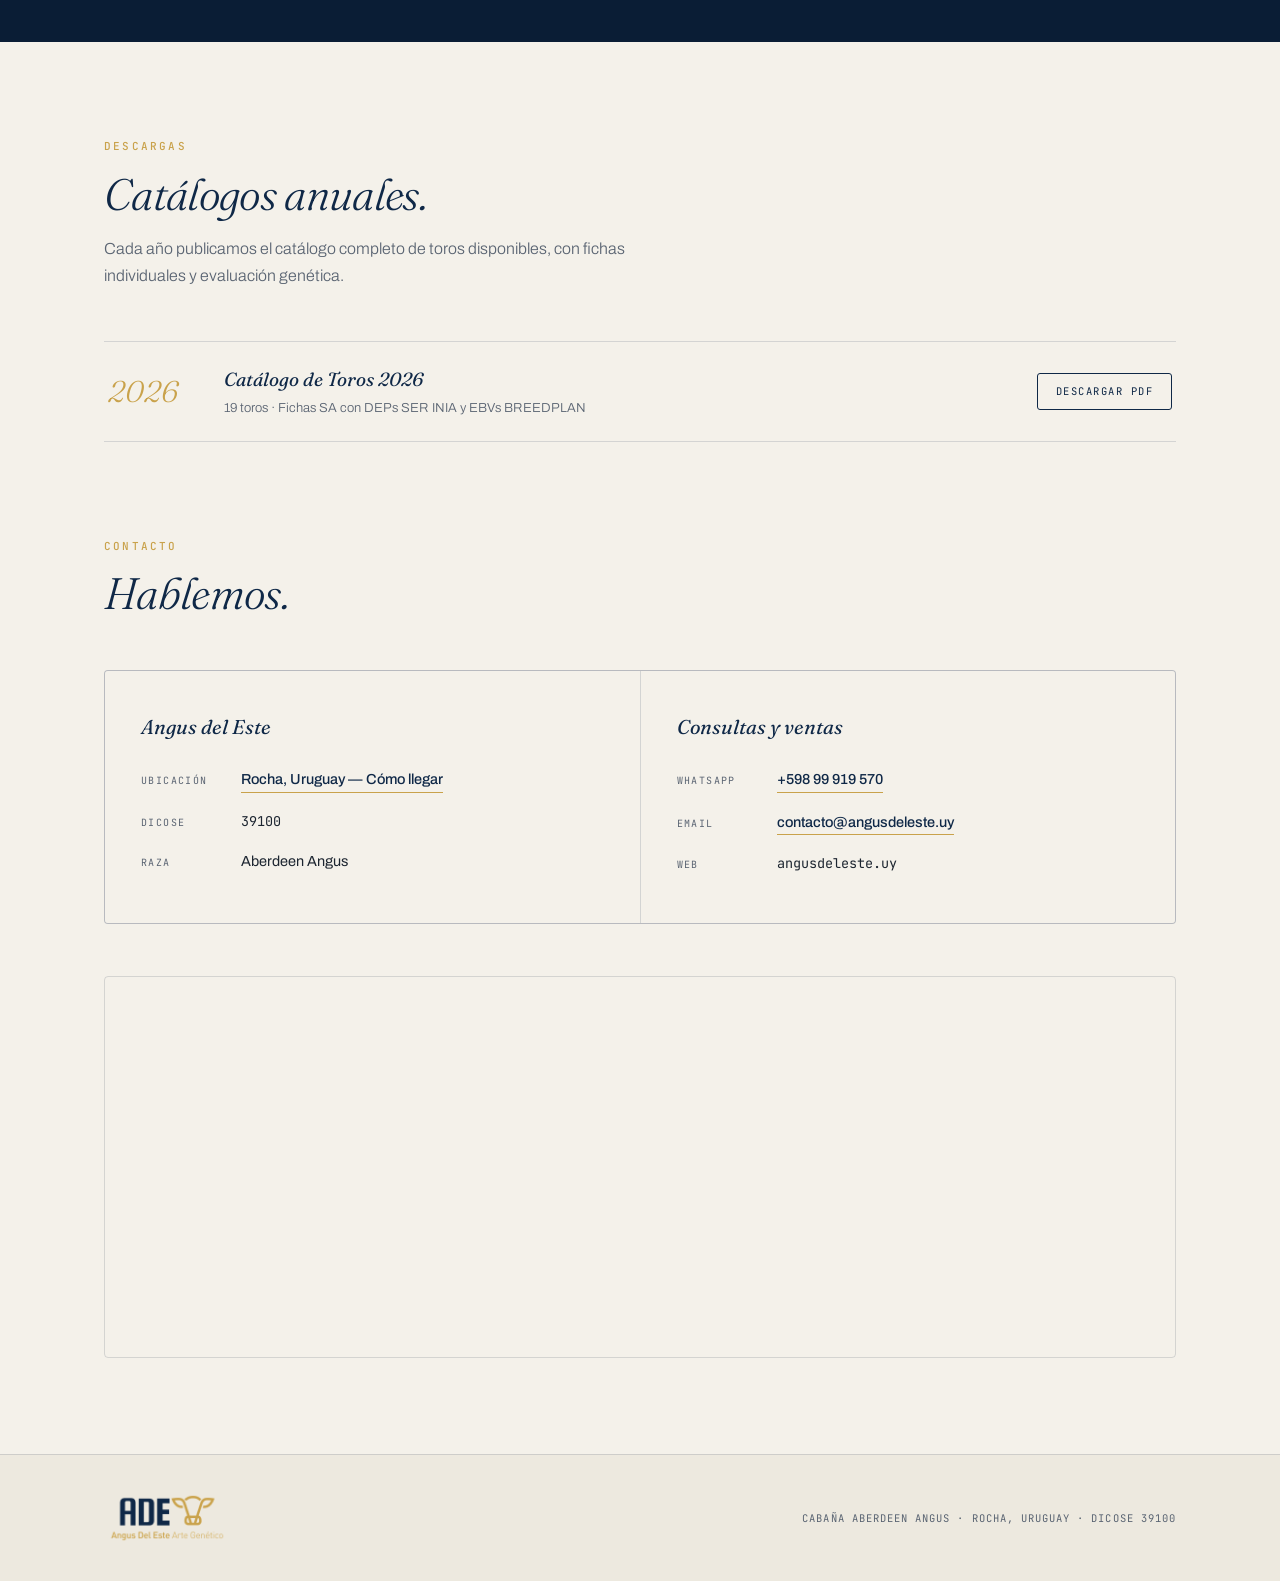
==== commit e6be3e0a: "Add files via upload" ====
--- a/index.html
+++ b/index.html
@@ -227,6 +227,7 @@
 .galeria-item img{width:100%;height:100%;object-fit:cover;display:block;transition:transform .5s}
 .galeria-item:hover img{transform:scale(1.04)}
 .galeria-item.wide{grid-column:span 2}
+.galeria-item.full{grid-column:span 3;aspect-ratio:21/9}
 .galeria-ph{
   position:absolute;inset:0;display:flex;flex-direction:column;align-items:center;justify-content:center;gap:10px;
   color:rgba(244,241,234,.55);
@@ -235,13 +236,65 @@
 .galeria-ph span{font-family:var(--mono);font-size:10px;letter-spacing:.16em;text-transform:uppercase}
 
 /* servicios genéticos */
-.servicios{display:grid;grid-template-columns:repeat(3,1fr);gap:1px;background:var(--line);border:1px solid var(--line);border-radius:4px;overflow:hidden}
+.servicios{display:grid;grid-template-columns:repeat(2,1fr);gap:1px;background:var(--line);border:1px solid var(--line);border-radius:4px;overflow:hidden}
 .servicio{background:var(--paper);padding:36px 30px;display:flex;flex-direction:column;transition:background .25s}
 .servicio:hover{background:#FAF8F3}
 .servicio-eyebrow{font-family:var(--mono);font-size:10px;letter-spacing:.18em;text-transform:uppercase;color:var(--gold);font-weight:500}
 .servicio h3{font-family:var(--serif);font-style:italic;font-weight:400;font-size:22px;color:var(--navy);margin:12px 0 12px;letter-spacing:-.01em}
 .servicio p{font-size:14px;font-weight:300;color:var(--ink2);line-height:1.75;flex:1}
 .servicio .btn{margin-top:24px;align-self:flex-start;padding:10px 22px;font-size:12.5px}
+
+/* toros padres — ficha */
+.padres{display:grid;gap:20px;margin-top:44px}
+.padre-card{
+  display:grid;grid-template-columns:300px 1fr;gap:0;
+  border:1px solid var(--line);border-radius:4px;overflow:hidden;background:var(--paper);
+}
+.padre-foto{position:relative;background:linear-gradient(160deg,var(--navy) 0%,var(--navy2) 100%);min-height:320px}
+.padre-foto img{width:100%;height:100%;object-fit:cover;display:block;position:absolute;inset:0}
+.padre-foto-ph{
+  position:absolute;inset:0;display:flex;flex-direction:column;align-items:center;justify-content:center;gap:10px;
+  color:rgba(244,241,234,.5);font-family:var(--mono);font-size:10px;letter-spacing:.16em;text-transform:uppercase;
+}
+.padre-body{padding:34px 36px}
+.padre-head{display:flex;align-items:baseline;gap:14px;flex-wrap:wrap;padding-bottom:18px;border-bottom:1px solid var(--line)}
+.padre-nombre{font-family:var(--serif);font-style:italic;font-weight:300;font-size:34px;color:var(--navy);letter-spacing:-.015em;line-height:1}
+.padre-badge{
+  font-family:var(--mono);font-size:9.5px;letter-spacing:.16em;text-transform:uppercase;
+  color:var(--gold);border:1px solid var(--gold);border-radius:2px;padding:4px 10px;
+}
+.padre-datos{display:grid;grid-template-columns:repeat(3,1fr);gap:1px;background:var(--line);margin:22px 0;border:1px solid var(--line)}
+.dato{background:var(--paper);padding:14px 16px}
+.dato-label{font-family:var(--mono);font-size:9.5px;letter-spacing:.14em;text-transform:uppercase;color:var(--ink2)}
+.dato-valor{font-family:var(--mono);font-size:16px;color:var(--navy);margin-top:5px;font-weight:500}
+.dato-valor.serif{font-family:var(--serif);font-style:italic;font-size:18px;font-weight:400}
+.padre-nota{font-size:14px;font-weight:300;color:var(--ink2);line-height:1.75}
+.padre-cta{margin-top:22px}
+.padre-cta .btn{padding:10px 22px;font-size:12.5px}
+
+/* genealogía + evaluaciones del padre */
+.padre-geneal{margin:22px 0;border-top:1px solid var(--line);padding-top:18px}
+.geneal-row{display:flex;gap:12px;align-items:baseline;padding:7px 0;font-size:13.5px}
+.geneal-rol{font-family:var(--mono);font-size:9.5px;letter-spacing:.14em;text-transform:uppercase;color:var(--gold);width:78px;flex-shrink:0}
+.geneal-nombre{color:var(--navy);font-weight:500}
+.geneal-hbu{font-family:var(--mono);font-size:11px;color:var(--ink2)}
+
+.eval-block{margin-top:26px}
+.eval-titulo{
+  font-family:var(--mono);font-size:10px;letter-spacing:.18em;text-transform:uppercase;
+  color:var(--navy);padding-bottom:10px;border-bottom:1px solid var(--navy);margin-bottom:2px;
+  display:flex;justify-content:space-between;align-items:baseline;gap:12px;flex-wrap:wrap;
+}
+.eval-fuente{font-size:9px;letter-spacing:.1em;color:var(--ink2);text-transform:none;font-family:var(--sans)}
+.dep-grid{display:grid;grid-template-columns:repeat(5,1fr);gap:1px;background:var(--line);border:1px solid var(--line);border-top:none}
+.dep{background:var(--paper);padding:13px 12px;position:relative}
+.dep.top{background:#FBF7EC}
+.dep.top::before{content:'';position:absolute;left:0;top:0;bottom:0;width:2px;background:var(--gold)}
+.dep-car{font-family:var(--mono);font-size:8.5px;letter-spacing:.1em;text-transform:uppercase;color:var(--ink2);line-height:1.3;min-height:22px}
+.dep-val{font-family:var(--serif);font-style:italic;font-size:21px;color:var(--navy);margin-top:6px;line-height:1}
+.dep.top .dep-val{color:var(--gold)}
+.dep-ref{font-family:var(--mono);font-size:9px;color:var(--ink2);margin-top:5px}
+.eval-nota{font-family:var(--mono);font-size:9.5px;letter-spacing:.06em;color:var(--ink2);margin-top:10px}
 
 /* catálogos anuales */
 .cat-list{border-top:1px solid var(--line)}
@@ -281,7 +334,15 @@
   .contacto-grid{grid-template-columns:1fr}
   .galeria{grid-template-columns:1fr}
   .galeria-item.wide{grid-column:span 1}
+  .galeria-item.full{grid-column:span 1;aspect-ratio:4/3}
   .servicios{grid-template-columns:1fr}
+  .padre-card{grid-template-columns:1fr}
+  .padre-foto{min-height:260px}
+  .padre-body{padding:28px 24px}
+  .padre-datos{grid-template-columns:repeat(2,1fr)}
+  .dep-grid{grid-template-columns:repeat(3,1fr)}
+  .geneal-row{flex-wrap:wrap;gap:4px 12px}
+  .padre-nombre{font-size:28px}
   .cat-row{flex-wrap:wrap;gap:10px}
   .cat-year{width:auto}
   nav{display:none}
@@ -310,6 +371,7 @@
       <a href="#cabana">La cabaña</a>
       <a href="#campo">El campo</a>
       <a href="#genetica">Genética</a>
+      <a href="#padres">Padres</a>
       <a href="#catalogos">Catálogos</a>
       <a href="#contacto">Contacto</a>
     </nav>
@@ -405,6 +467,12 @@
     <div class="galeria-item wide">
       <img src="campo-4.jpg" alt="Grupo de recría Angus del Este en pastoreo" loading="lazy">
     </div>
+    <div class="galeria-item wide">
+      <img src="campo-6.jpg" alt="Toro colorado Aberdeen Angus en las sierras de Rocha" loading="lazy">
+    </div>
+    <div class="galeria-item">
+      <img src="campo-5.jpg" alt="Recría Aberdeen Angus sobre campo natural de Rocha" loading="lazy">
+    </div>
   </div>
 </section>
 
@@ -451,12 +519,6 @@
 
   <div class="servicios reveal" style="margin-top:64px">
     <div class="servicio">
-      <div class="servicio-eyebrow">Reproductores</div>
-      <h3>Toros padres dadores</h3>
-      <p>Toros de registro en servicio activo en la cabaña, evaluados en SER INIA y BREEDPLAN, disponibles como padres de referencia para programas de mejora genética.</p>
-      <a href="https://wa.me/59899919570?text=Hola%2C%20quiero%20consultar%20por%20los%20toros%20padres%20dadores%20de%20Angus%20del%20Este" class="btn btn-primary">Consultar</a>
-    </div>
-    <div class="servicio">
       <div class="servicio-eyebrow">Genética</div>
       <h3>Venta de embriones</h3>
       <p>Embriones de nuestras mejores líneas maternas, con genealogía completa y evaluación genética de padre y madre. Disponibilidad según programa de colecta.</p>
@@ -468,6 +530,110 @@
       <p>Dosis de semen de toros propios evaluados, para inseminación convencional o IATF. Consultá disponibilidad, precios y logística de distribución.</p>
       <a href="https://wa.me/59899919570?text=Hola%2C%20quiero%20consultar%20por%20la%20venta%20de%20semen%20de%20Angus%20del%20Este" class="btn btn-primary">Consultar</a>
     </div>
+  </div>
+</section>
+
+
+<!-- ── TOROS PADRES DADORES ── -->
+<section id="padres">
+  <div class="section-head reveal">
+    <div class="section-eyebrow">Toros padres dadores</div>
+    <h2>Los que dejan huella en el rodeo.</h2>
+    <p>Reproductores en servicio activo en la cabaña. Son los padres detrás de nuestra recría y la base de la genética que ofrecemos.</p>
+  </div>
+  <div class="padres">
+
+    <article class="padre-card reveal">
+      <div class="padre-foto">
+        <!-- FOTO: subir toro-centinela.jpg al repo y aparece sola -->
+        <img src="toro-centinela.jpg" alt="Centinela — toro padre de Angus del Este" loading="lazy" onerror="this.style.display='none'">
+        <div class="padre-foto-ph">Centinela</div>
+      </div>
+      <div class="padre-body">
+        <div class="padre-head">
+          <span class="padre-nombre">Centinela</span>
+          <span class="padre-badge">Pedigrí · Padre de cabaña</span>
+        </div>
+
+        <div class="padre-datos">
+          <div class="dato"><div class="dato-label">RP</div><div class="dato-valor">277</div></div>
+          <div class="dato"><div class="dato-label">HBU</div><div class="dato-valor">186223</div></div>
+          <div class="dato"><div class="dato-label">Registro</div><div class="dato-valor serif">Pedigrí</div></div>
+          <div class="dato"><div class="dato-label">Nacimiento</div><div class="dato-valor">21.12.2019</div></div>
+          <div class="dato"><div class="dato-label">Pelo</div><div class="dato-valor serif">Colorado</div></div>
+          <div class="dato"><div class="dato-label">Progenie</div><div class="dato-valor">9 crías</div></div>
+        </div>
+
+        <div class="padre-geneal">
+          <div class="geneal-row">
+            <span class="geneal-rol">Padre</span>
+            <span class="geneal-nombre">Don Jacinto 88 Tehuelche 29</span>
+            <span class="geneal-hbu">HBU S180307</span>
+          </div>
+          <div class="geneal-row">
+            <span class="geneal-rol">Madre</span>
+            <span class="geneal-nombre">Camba Pyta 1309 Cazuza 3467</span>
+            <span class="geneal-hbu">HBU 140924</span>
+          </div>
+          <div class="geneal-row">
+            <span class="geneal-rol">Ab. paterno</span>
+            <span class="geneal-nombre">Doblehache 293 Bigua T/E</span>
+            <span class="geneal-hbu">HBU S000535</span>
+          </div>
+          <div class="geneal-row">
+            <span class="geneal-rol">Ab. materno</span>
+            <span class="geneal-nombre">Camba Pyta 289 Quebrant 1914 TE</span>
+            <span class="geneal-hbu">HBU 0120020</span>
+          </div>
+        </div>
+
+        <div class="eval-block">
+          <div class="eval-titulo">
+            <span>DEPs · Evaluación SER INIA Uruguay</span>
+            <span class="eval-fuente">Genealogía ARU 02.06.2026</span>
+          </div>
+          <div class="dep-grid">
+            <div class="dep"><div class="dep-car">Peso al nacer</div><div class="dep-val">+0,95</div><div class="dep-ref">Media 0,62</div></div>
+            <div class="dep top"><div class="dep-car">Peso al destete</div><div class="dep-val">+15,28</div><div class="dep-ref">Media 13,10</div></div>
+            <div class="dep top"><div class="dep-car">Peso 18 meses</div><div class="dep-val">+21,39</div><div class="dep-ref">Media 17,17</div></div>
+            <div class="dep top"><div class="dep-car">Peso adulto vaca</div><div class="dep-val">+17,75</div><div class="dep-ref">Media 17,01</div></div>
+            <div class="dep"><div class="dep-car">Circ. escrotal</div><div class="dep-val">+0,23</div><div class="dep-ref">Media 0,30</div></div>
+            <div class="dep"><div class="dep-car">Hab. lechera</div><div class="dep-val">−0,72</div><div class="dep-ref">Media −0,55</div></div>
+            <div class="dep"><div class="dep-car">Área de ojo de bife</div><div class="dep-val">+0,641</div><div class="dep-ref">Media 0,809</div></div>
+            <div class="dep"><div class="dep-car">Espesor grasa</div><div class="dep-val">−0,027</div><div class="dep-ref">Media 0,001</div></div>
+            <div class="dep top"><div class="dep-car">Marmoleo</div><div class="dep-val">+0,020</div><div class="dep-ref">Media 0,005</div></div>
+            <div class="dep"><div class="dep-car">Hijos evaluados</div><div class="dep-val">4</div><div class="dep-ref">En SRGen</div></div>
+          </div>
+          <div class="eval-nota">Destacado en dorado: por encima de la media de la raza.</div>
+        </div>
+
+        <div class="eval-block">
+          <div class="eval-titulo">
+            <span>EBVs · BREEDPLAN Angus Argentino</span>
+            <span class="eval-fuente">Evaluación agosto 2026 · 9 progenies</span>
+          </div>
+          <div class="dep-grid">
+            <div class="dep top"><div class="dep-car">Gestación (días)</div><div class="dep-val">−2,0</div><div class="dep-ref">Media −1,9</div></div>
+            <div class="dep"><div class="dep-car">Peso nacimiento</div><div class="dep-val">+1,4</div><div class="dep-ref">Media +0,7</div></div>
+            <div class="dep"><div class="dep-car">Peso 200 días</div><div class="dep-val">+23</div><div class="dep-ref">Media +24</div></div>
+            <div class="dep"><div class="dep-car">Peso 400 días</div><div class="dep-val">+32</div><div class="dep-ref">Media +36</div></div>
+            <div class="dep"><div class="dep-car">Peso 600 días</div><div class="dep-val">+46</div><div class="dep-ref">Media +57</div></div>
+            <div class="dep"><div class="dep-car">Peso vaca adulta</div><div class="dep-val">+42</div><div class="dep-ref">Media +45</div></div>
+            <div class="dep"><div class="dep-car">Leche</div><div class="dep-val">+5</div><div class="dep-ref">Media +8</div></div>
+            <div class="dep"><div class="dep-car">Circ. escrotal</div><div class="dep-val">+0,1</div><div class="dep-ref">Media +1,5</div></div>
+            <div class="dep"><div class="dep-car">Peso de res</div><div class="dep-val">+31</div><div class="dep-ref">Media +39</div></div>
+            <div class="dep"><div class="dep-car">Rendimiento carne</div><div class="dep-val">+0,8</div><div class="dep-ref">Media +0,9</div></div>
+          </div>
+        </div>
+
+        <p class="padre-nota" style="margin-top:22px">Toro colorado de pedigrí, criado en La Milagrosa y hoy padre de referencia de nuestra cabaña. Sus DEPs de crecimiento —destete, 18 meses y peso adulto— están por encima de la media de la raza en la evaluación nacional, con marmoleo también favorable. Consultá por servicio, semen o embriones de esta línea.</p>
+
+        <div class="padre-cta">
+          <a href="https://wa.me/59899919570?text=Hola%2C%20quiero%20consultar%20por%20Centinela%20(RP%20277)%20de%20Angus%20del%20Este" class="btn btn-primary">Consultar por Centinela</a>
+        </div>
+      </div>
+    </article>
+
   </div>
 </section>
 
@@ -572,4 +738,3 @@
 
 </body>
 </html>
-
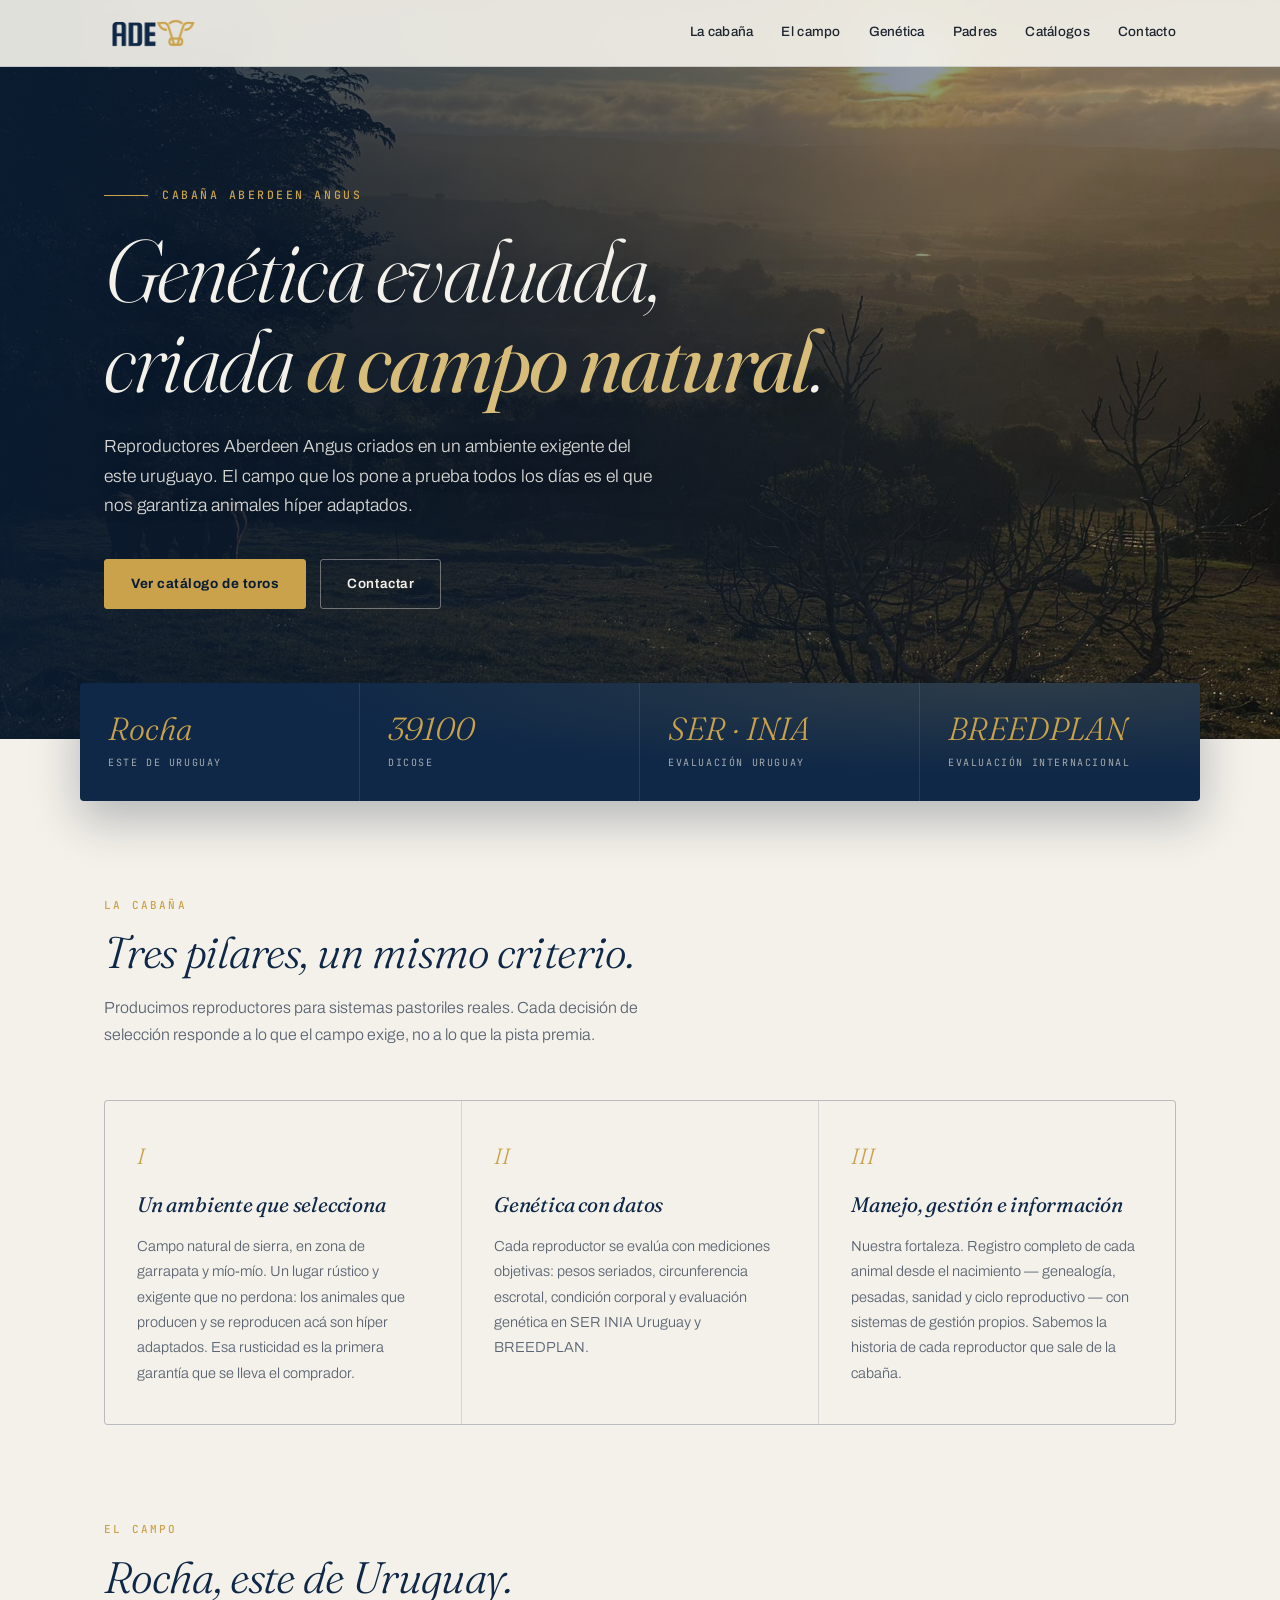
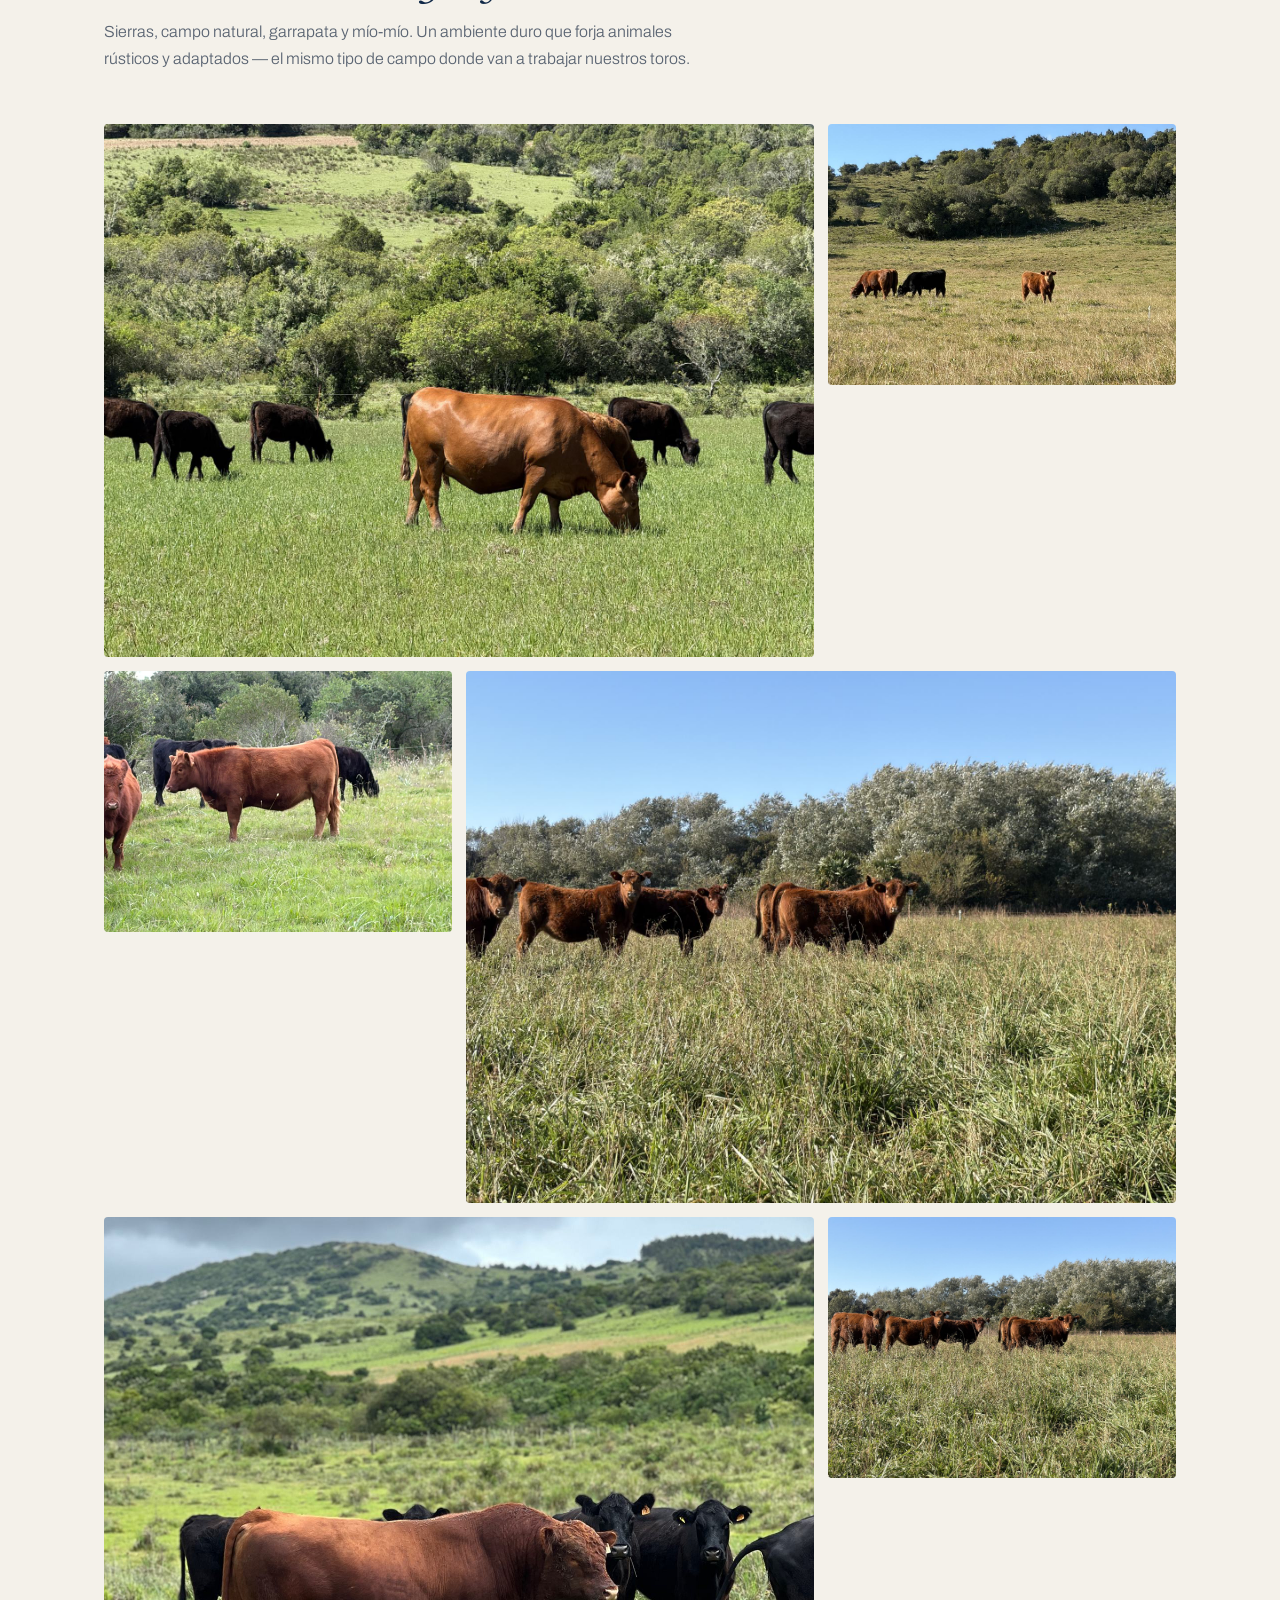
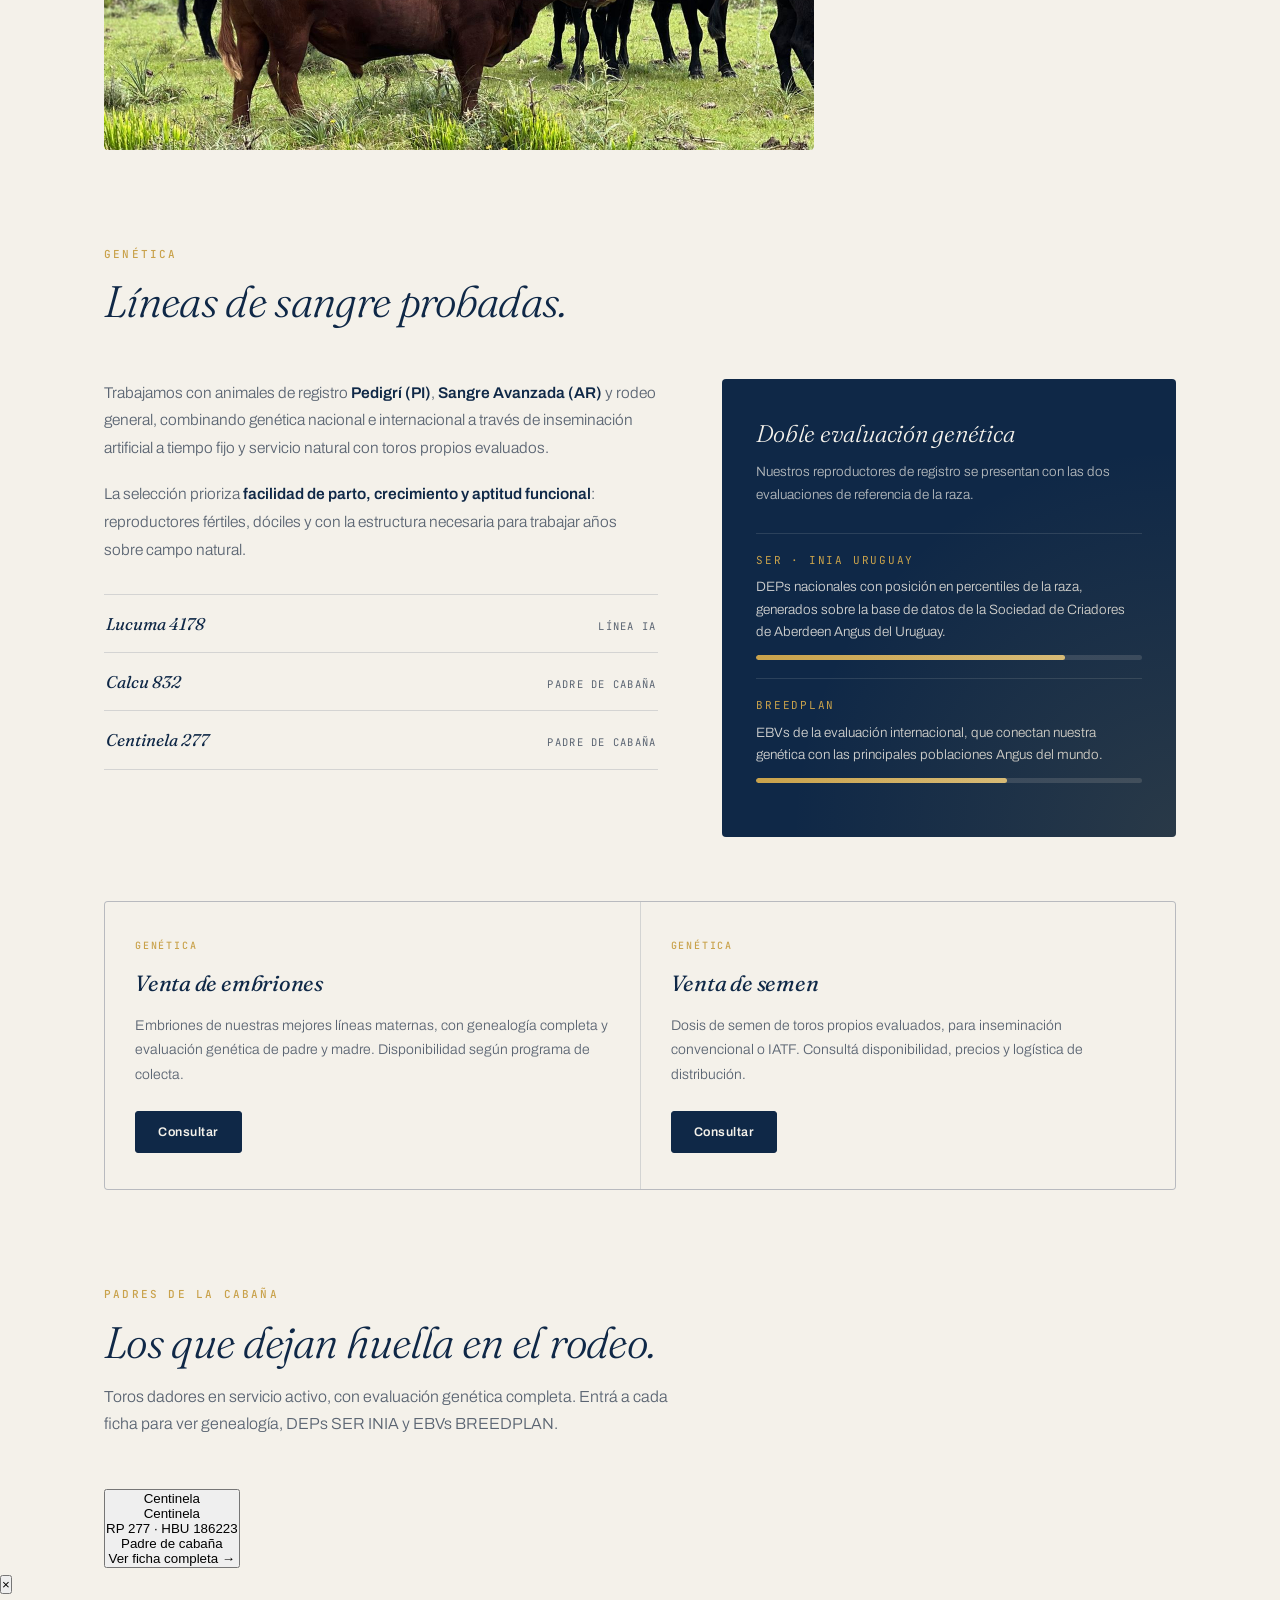
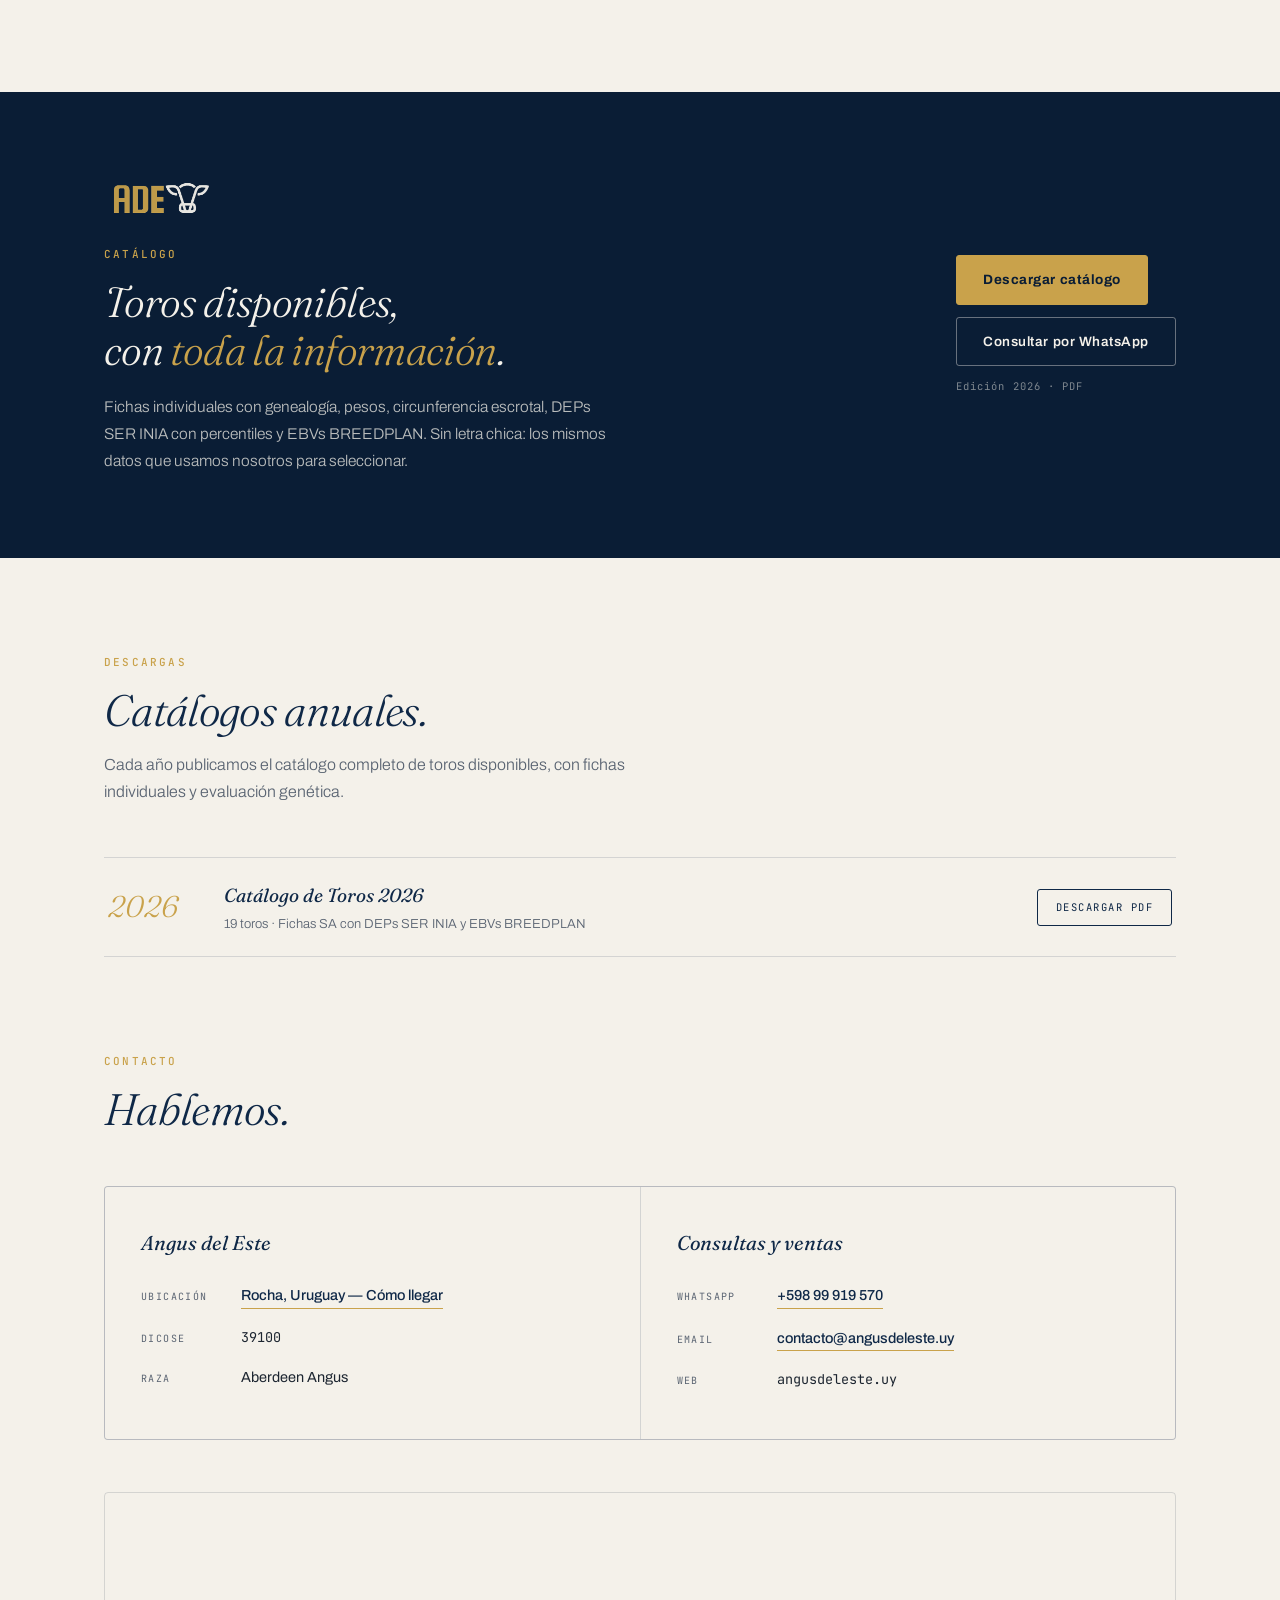
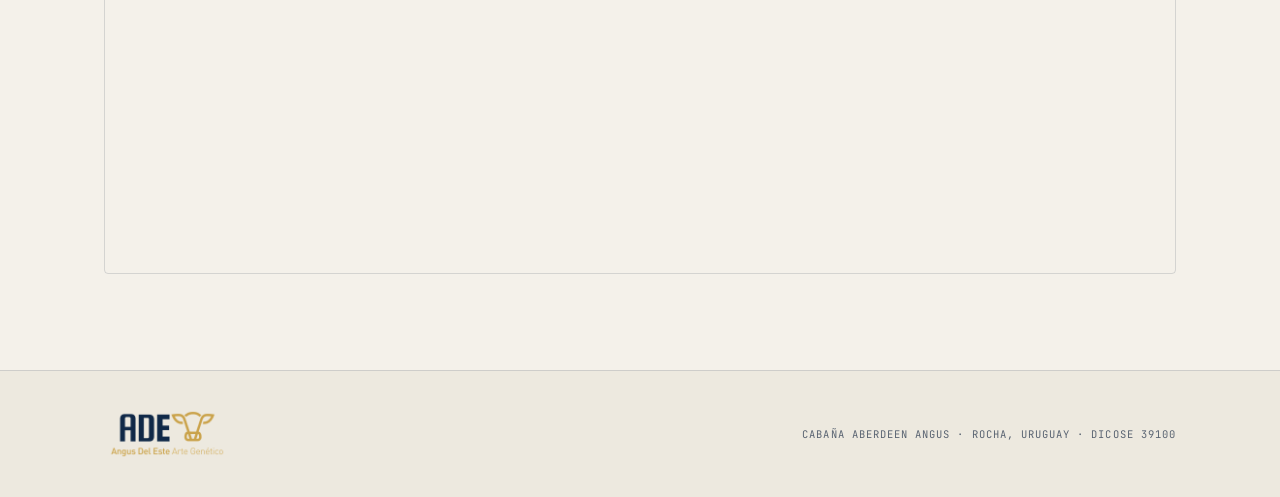
==== commit 89f1d7c2: "Add files via upload" ====
--- a/index.html
+++ b/index.html
@@ -336,13 +336,16 @@
   .galeria-item.wide{grid-column:span 1}
   .galeria-item.full{grid-column:span 1;aspect-ratio:4/3}
   .servicios{grid-template-columns:1fr}
-  .padre-card{grid-template-columns:1fr}
-  .padre-foto{min-height:260px}
-  .padre-body{padding:28px 24px}
+  .toros-grid{grid-template-columns:1fr}
+  .modal-bg{padding:0}
+  .modal{border-radius:0;min-height:100vh}
+  .modal-hero{height:210px}
+  .modal-hero-nom{font-size:32px}
+  .modal-hero-txt{left:24px}
+  .modal-body{padding:26px 22px}
   .padre-datos{grid-template-columns:repeat(2,1fr)}
-  .dep-grid{grid-template-columns:repeat(3,1fr)}
+  .dep-grid{grid-template-columns:repeat(2,1fr)}
   .geneal-row{flex-wrap:wrap;gap:4px 12px}
-  .padre-nombre{font-size:28px}
   .cat-row{flex-wrap:wrap;gap:10px}
   .cat-year{width:auto}
   nav{display:none}
@@ -534,108 +537,150 @@
 </section>
 
 
-<!-- ── TOROS PADRES DADORES ── -->
+<!-- ── TOROS PADRES DE LA CABAÑA ── -->
 <section id="padres">
   <div class="section-head reveal">
-    <div class="section-eyebrow">Toros padres dadores</div>
+    <div class="section-eyebrow">Padres de la cabaña</div>
     <h2>Los que dejan huella en el rodeo.</h2>
-    <p>Reproductores en servicio activo en la cabaña. Son los padres detrás de nuestra recría y la base de la genética que ofrecemos.</p>
-  </div>
-  <div class="padres">
-
-    <article class="padre-card reveal">
-      <div class="padre-foto">
-        <!-- FOTO: subir toro-centinela.jpg al repo y aparece sola -->
-        <img src="toro-centinela.jpg" alt="Centinela — toro padre de Angus del Este" loading="lazy" onerror="this.style.display='none'">
-        <div class="padre-foto-ph">Centinela</div>
-      </div>
-      <div class="padre-body">
-        <div class="padre-head">
-          <span class="padre-nombre">Centinela</span>
-          <span class="padre-badge">Pedigrí · Padre de cabaña</span>
-        </div>
-
-        <div class="padre-datos">
-          <div class="dato"><div class="dato-label">RP</div><div class="dato-valor">277</div></div>
-          <div class="dato"><div class="dato-label">HBU</div><div class="dato-valor">186223</div></div>
-          <div class="dato"><div class="dato-label">Registro</div><div class="dato-valor serif">Pedigrí</div></div>
-          <div class="dato"><div class="dato-label">Nacimiento</div><div class="dato-valor">21.12.2019</div></div>
-          <div class="dato"><div class="dato-label">Pelo</div><div class="dato-valor serif">Colorado</div></div>
-          <div class="dato"><div class="dato-label">Progenie</div><div class="dato-valor">9 crías</div></div>
-        </div>
-
-        <div class="padre-geneal">
-          <div class="geneal-row">
-            <span class="geneal-rol">Padre</span>
-            <span class="geneal-nombre">Don Jacinto 88 Tehuelche 29</span>
-            <span class="geneal-hbu">HBU S180307</span>
-          </div>
-          <div class="geneal-row">
-            <span class="geneal-rol">Madre</span>
-            <span class="geneal-nombre">Camba Pyta 1309 Cazuza 3467</span>
-            <span class="geneal-hbu">HBU 140924</span>
-          </div>
-          <div class="geneal-row">
-            <span class="geneal-rol">Ab. paterno</span>
-            <span class="geneal-nombre">Doblehache 293 Bigua T/E</span>
-            <span class="geneal-hbu">HBU S000535</span>
-          </div>
-          <div class="geneal-row">
-            <span class="geneal-rol">Ab. materno</span>
-            <span class="geneal-nombre">Camba Pyta 289 Quebrant 1914 TE</span>
-            <span class="geneal-hbu">HBU 0120020</span>
-          </div>
-        </div>
-
-        <div class="eval-block">
-          <div class="eval-titulo">
-            <span>DEPs · Evaluación SER INIA Uruguay</span>
-            <span class="eval-fuente">Genealogía ARU 02.06.2026</span>
-          </div>
-          <div class="dep-grid">
-            <div class="dep"><div class="dep-car">Peso al nacer</div><div class="dep-val">+0,95</div><div class="dep-ref">Media 0,62</div></div>
-            <div class="dep top"><div class="dep-car">Peso al destete</div><div class="dep-val">+15,28</div><div class="dep-ref">Media 13,10</div></div>
-            <div class="dep top"><div class="dep-car">Peso 18 meses</div><div class="dep-val">+21,39</div><div class="dep-ref">Media 17,17</div></div>
-            <div class="dep top"><div class="dep-car">Peso adulto vaca</div><div class="dep-val">+17,75</div><div class="dep-ref">Media 17,01</div></div>
-            <div class="dep"><div class="dep-car">Circ. escrotal</div><div class="dep-val">+0,23</div><div class="dep-ref">Media 0,30</div></div>
-            <div class="dep"><div class="dep-car">Hab. lechera</div><div class="dep-val">−0,72</div><div class="dep-ref">Media −0,55</div></div>
-            <div class="dep"><div class="dep-car">Área de ojo de bife</div><div class="dep-val">+0,641</div><div class="dep-ref">Media 0,809</div></div>
-            <div class="dep"><div class="dep-car">Espesor grasa</div><div class="dep-val">−0,027</div><div class="dep-ref">Media 0,001</div></div>
-            <div class="dep top"><div class="dep-car">Marmoleo</div><div class="dep-val">+0,020</div><div class="dep-ref">Media 0,005</div></div>
-            <div class="dep"><div class="dep-car">Hijos evaluados</div><div class="dep-val">4</div><div class="dep-ref">En SRGen</div></div>
-          </div>
-          <div class="eval-nota">Destacado en dorado: por encima de la media de la raza.</div>
-        </div>
-
-        <div class="eval-block">
-          <div class="eval-titulo">
-            <span>EBVs · BREEDPLAN Angus Argentino</span>
-            <span class="eval-fuente">Evaluación agosto 2026 · 9 progenies</span>
-          </div>
-          <div class="dep-grid">
-            <div class="dep top"><div class="dep-car">Gestación (días)</div><div class="dep-val">−2,0</div><div class="dep-ref">Media −1,9</div></div>
-            <div class="dep"><div class="dep-car">Peso nacimiento</div><div class="dep-val">+1,4</div><div class="dep-ref">Media +0,7</div></div>
-            <div class="dep"><div class="dep-car">Peso 200 días</div><div class="dep-val">+23</div><div class="dep-ref">Media +24</div></div>
-            <div class="dep"><div class="dep-car">Peso 400 días</div><div class="dep-val">+32</div><div class="dep-ref">Media +36</div></div>
-            <div class="dep"><div class="dep-car">Peso 600 días</div><div class="dep-val">+46</div><div class="dep-ref">Media +57</div></div>
-            <div class="dep"><div class="dep-car">Peso vaca adulta</div><div class="dep-val">+42</div><div class="dep-ref">Media +45</div></div>
-            <div class="dep"><div class="dep-car">Leche</div><div class="dep-val">+5</div><div class="dep-ref">Media +8</div></div>
-            <div class="dep"><div class="dep-car">Circ. escrotal</div><div class="dep-val">+0,1</div><div class="dep-ref">Media +1,5</div></div>
-            <div class="dep"><div class="dep-car">Peso de res</div><div class="dep-val">+31</div><div class="dep-ref">Media +39</div></div>
-            <div class="dep"><div class="dep-car">Rendimiento carne</div><div class="dep-val">+0,8</div><div class="dep-ref">Media +0,9</div></div>
-          </div>
-        </div>
-
-        <p class="padre-nota" style="margin-top:22px">Toro colorado de pedigrí, criado en La Milagrosa y hoy padre de referencia de nuestra cabaña. Sus DEPs de crecimiento —destete, 18 meses y peso adulto— están por encima de la media de la raza en la evaluación nacional, con marmoleo también favorable. Consultá por servicio, semen o embriones de esta línea.</p>
-
-        <div class="padre-cta">
-          <a href="https://wa.me/59899919570?text=Hola%2C%20quiero%20consultar%20por%20Centinela%20(RP%20277)%20de%20Angus%20del%20Este" class="btn btn-primary">Consultar por Centinela</a>
-        </div>
-      </div>
-    </article>
-
-  </div>
+    <p>Toros dadores en servicio activo, con evaluación genética completa. Entrá a cada ficha para ver genealogía, DEPs SER INIA y EBVs BREEDPLAN.</p>
+  </div>
+
+  <div class="toros-grid reveal" id="toros-grid"></div>
 </section>
+
+<!-- modal ficha de toro -->
+<div class="modal-bg" id="modal-toro" role="dialog" aria-modal="true" aria-labelledby="modal-nombre">
+  <div class="modal">
+    <button class="modal-close" onclick="cerrarToro()" aria-label="Cerrar">&times;</button>
+    <div class="modal-hero" id="modal-hero"></div>
+    <div class="modal-body" id="modal-body"></div>
+  </div>
+</div>
+
+<script>
+const TOROS = [
+  {
+    id: 'centinela',
+    nombre: 'Centinela',
+    rp: '277',
+    hbu: '186223',
+    foto: 'toro-centinela.jpg',
+    tag: 'Padre de cabaña',
+    resumen: 'Pedigrí · Colorado · 2019',
+    datos: [
+      ['RP', '277'], ['HBU', '186223'], ['Registro', 'Pedigrí', 'serif'],
+      ['Nacimiento', '21.12.2019'], ['Pelo', 'Colorado', 'serif'], ['Progenie', '9 crías'],
+      ['Chip', '52001088'], ['Origen', 'La Milagrosa', 'serif'], ['Estado', 'En servicio', 'serif']
+    ],
+    genealogia: [
+      ['Padre', 'Don Jacinto 88 Tehuelche 29', 'HBU S180307'],
+      ['Madre', 'Camba Pyta 1309 Cazuza 3467', 'HBU 140924'],
+      ['Ab. paterno', 'Doblehache 293 Bigua T/E', 'HBU S000535'],
+      ['Ab. materno', 'Camba Pyta 289 Quebrant 1914 TE', 'HBU 0120020']
+    ],
+    ser: {
+      fuente: 'Genealogía ARU 02.06.2026',
+      deps: [
+        ['Peso al nacer', '+0,95', 'Media 0,62', false],
+        ['Peso al destete', '+15,28', 'Media 13,10', true],
+        ['Peso 18 meses', '+21,39', 'Media 17,17', true],
+        ['Peso adulto vaca', '+17,75', 'Media 17,01', true],
+        ['Circ. escrotal', '+0,23', 'Media 0,30', false],
+        ['Hab. lechera', '\u22120,72', 'Media \u22120,55', false],
+        ['Área ojo de bife', '+0,641', 'Media 0,809', false],
+        ['Espesor grasa', '\u22120,027', 'Media 0,001', false],
+        ['Marmoleo', '+0,020', 'Media 0,005', true],
+        ['Hijos evaluados', '4', 'En SRGen', false]
+      ]
+    },
+    breedplan: {
+      fuente: 'Evaluación agosto 2026 · 9 progenies',
+      deps: [
+        ['Gestación (días)', '\u22122,0', 'Media \u22121,9', true],
+        ['Peso nacimiento', '+1,4', 'Media +0,7', false],
+        ['Peso 200 días', '+23', 'Media +24', false],
+        ['Peso 400 días', '+32', 'Media +36', false],
+        ['Peso 600 días', '+46', 'Media +57', false],
+        ['Peso vaca adulta', '+42', 'Media +45', false],
+        ['Leche', '+5', 'Media +8', false],
+        ['Circ. escrotal', '+0,1', 'Media +1,5', false],
+        ['Peso de res', '+31', 'Media +39', false],
+        ['Rendimiento carne', '+0,8', 'Media +0,9', false]
+      ]
+    },
+    nota: 'Toro colorado de pedigrí, criado en La Milagrosa y hoy padre de referencia de nuestra cabaña. Sus DEPs de crecimiento —destete, 18 meses y peso adulto— están por encima de la media de la raza en la evaluación nacional, con marmoleo también favorable.'
+  }
+];
+
+const WA = 'https://wa.me/59899919570?text=';
+
+function cardToro(t){
+  return `<button class="toro-card" onclick="abrirToro('${t.id}')" aria-label="Ver ficha de ${t.nombre}">
+    <div class="toro-foto">
+      <img src="${t.foto}" alt="${t.nombre}" loading="lazy" onerror="this.style.display='none'">
+      <div class="toro-foto-ph">${t.nombre}</div>
+    </div>
+    <div class="toro-info">
+      <div class="toro-nom">${t.nombre}</div>
+      <div class="toro-meta">RP ${t.rp} · HBU ${t.hbu}</div>
+      <div class="toro-tag">${t.tag}</div>
+      <div class="toro-link">Ver ficha completa <span>&rarr;</span></div>
+    </div>
+  </button>`;
+}
+
+function bloqueDeps(titulo, obj){
+  const cells = obj.deps.map(d =>
+    `<div class="dep${d[3]?' top':''}"><div class="dep-car">${d[0]}</div><div class="dep-val">${d[1]}</div><div class="dep-ref">${d[2]}</div></div>`
+  ).join('');
+  return `<div class="eval-block">
+    <div class="eval-titulo"><span>${titulo}</span><span class="eval-fuente">${obj.fuente}</span></div>
+    <div class="dep-grid">${cells}</div>
+  </div>`;
+}
+
+function abrirToro(id){
+  const t = TOROS.find(x => x.id === id);
+  if(!t) return;
+  document.getElementById('modal-hero').innerHTML =
+    `<img src="${t.foto}" alt="${t.nombre}" onerror="this.style.display='none'">
+     <div class="modal-hero-txt">
+       <div class="modal-hero-nom" id="modal-nombre">${t.nombre}</div>
+       <div class="modal-hero-sub">RP ${t.rp} · HBU ${t.hbu} · ${t.resumen}</div>
+     </div>`;
+
+  const datos = t.datos.map(d =>
+    `<div class="dato"><div class="dato-label">${d[0]}</div><div class="dato-valor${d[2]?' serif':''}">${d[1]}</div></div>`
+  ).join('');
+  const geneal = t.genealogia.map(g =>
+    `<div class="geneal-row"><span class="geneal-rol">${g[0]}</span><span class="geneal-nombre">${g[1]}</span><span class="geneal-hbu">${g[2]}</span></div>`
+  ).join('');
+
+  document.getElementById('modal-body').innerHTML =
+    `<div class="padre-datos">${datos}</div>
+     <div class="padre-geneal">${geneal}</div>
+     ${bloqueDeps('DEPs · SER INIA Uruguay', t.ser)}
+     <div class="eval-nota">Destacado en dorado: valor favorable respecto a la media de la raza.</div>
+     ${bloqueDeps('EBVs · BREEDPLAN Angus Argentino', t.breedplan)}
+     <p class="modal-nota">${t.nota}</p>
+     <div class="modal-cta">
+       <a href="${WA}Hola%2C%20quiero%20consultar%20por%20${encodeURIComponent(t.nombre)}%20(RP%20${t.rp})%20de%20Angus%20del%20Este" class="btn btn-primary">Consultar por ${t.nombre}</a>
+       <a href="${WA}Hola%2C%20quiero%20consultar%20por%20semen%20de%20${encodeURIComponent(t.nombre)}" class="btn btn-ghost">Consultar semen</a>
+     </div>`;
+
+  document.getElementById('modal-toro').classList.add('open');
+  document.body.style.overflow = 'hidden';
+}
+
+function cerrarToro(){
+  document.getElementById('modal-toro').classList.remove('open');
+  document.body.style.overflow = '';
+}
+
+document.getElementById('toros-grid').innerHTML = TOROS.map(cardToro).join('');
+document.getElementById('modal-toro').addEventListener('click', e => { if(e.target.id === 'modal-toro') cerrarToro(); });
+document.addEventListener('keydown', e => { if(e.key === 'Escape') cerrarToro(); });
+</script>
 
 <!-- ── CATÁLOGO ── -->
 <div class="catalogo-band" id="catalogo">
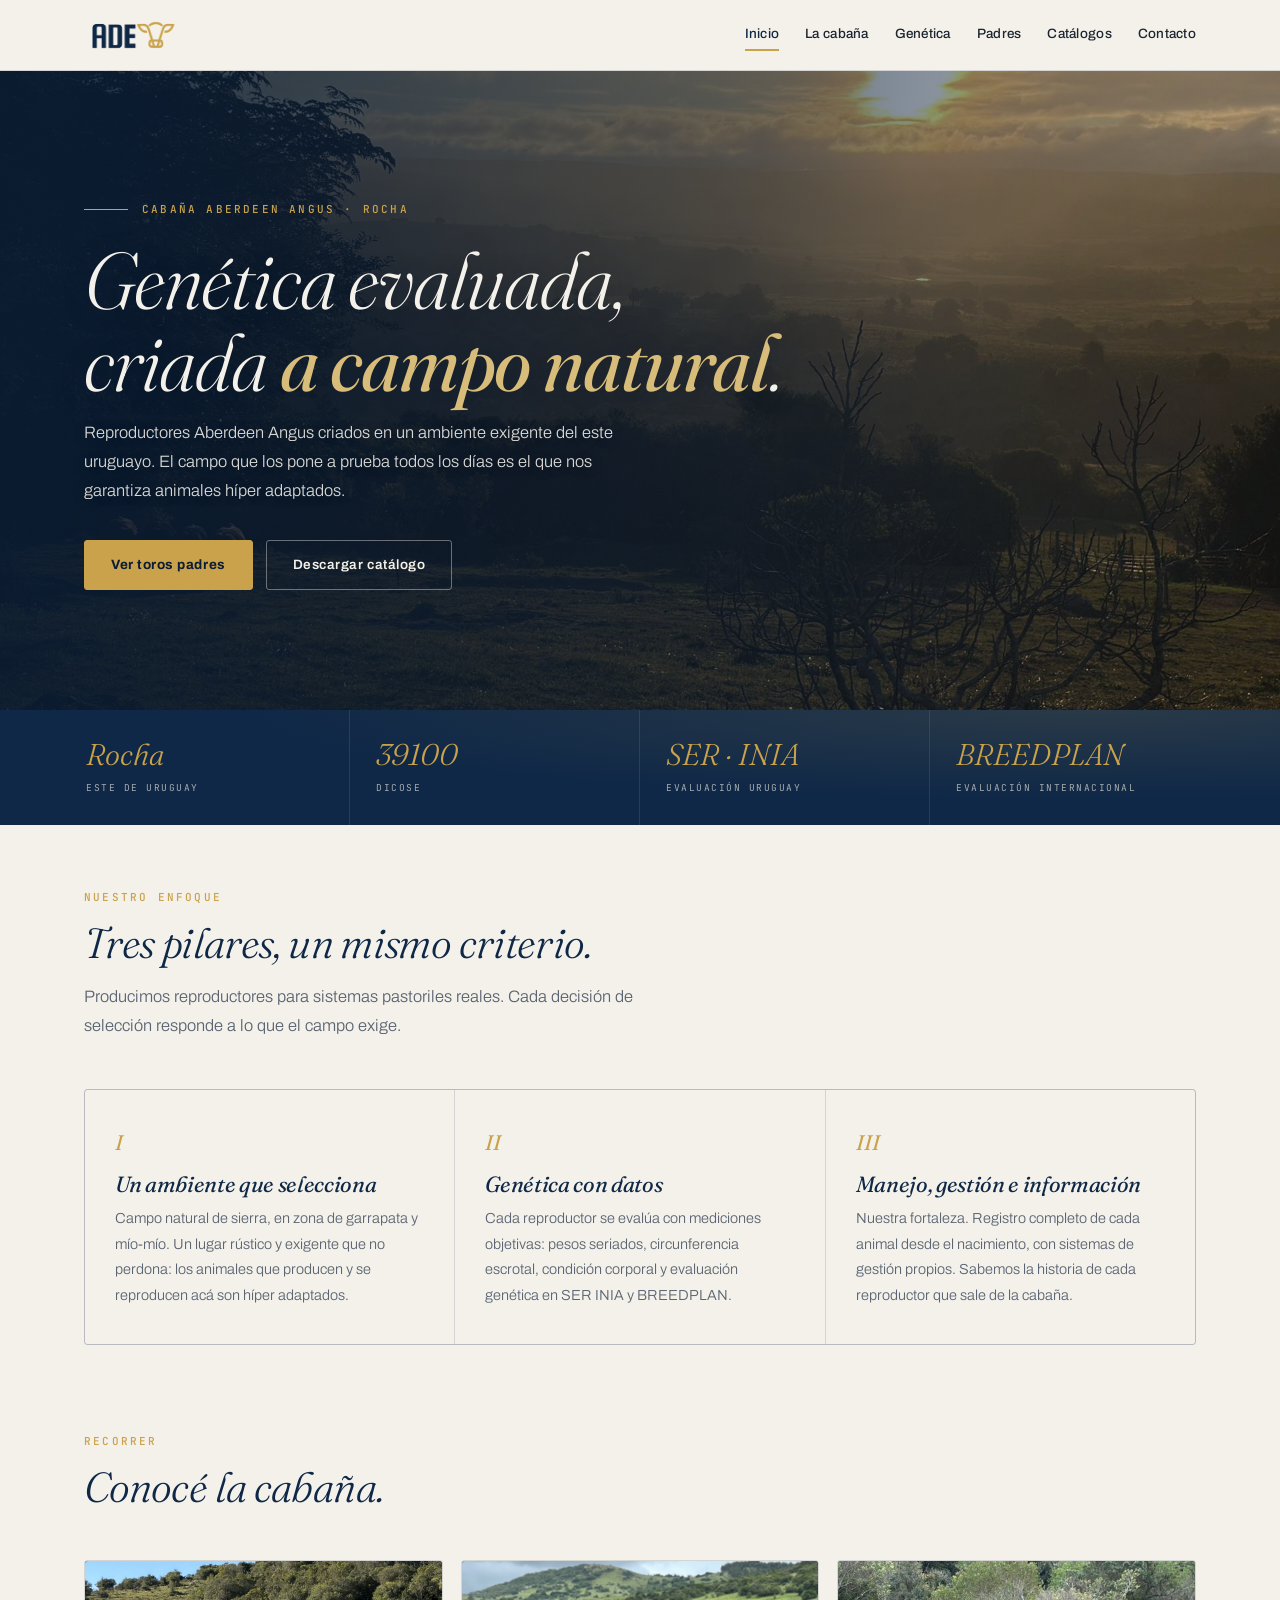
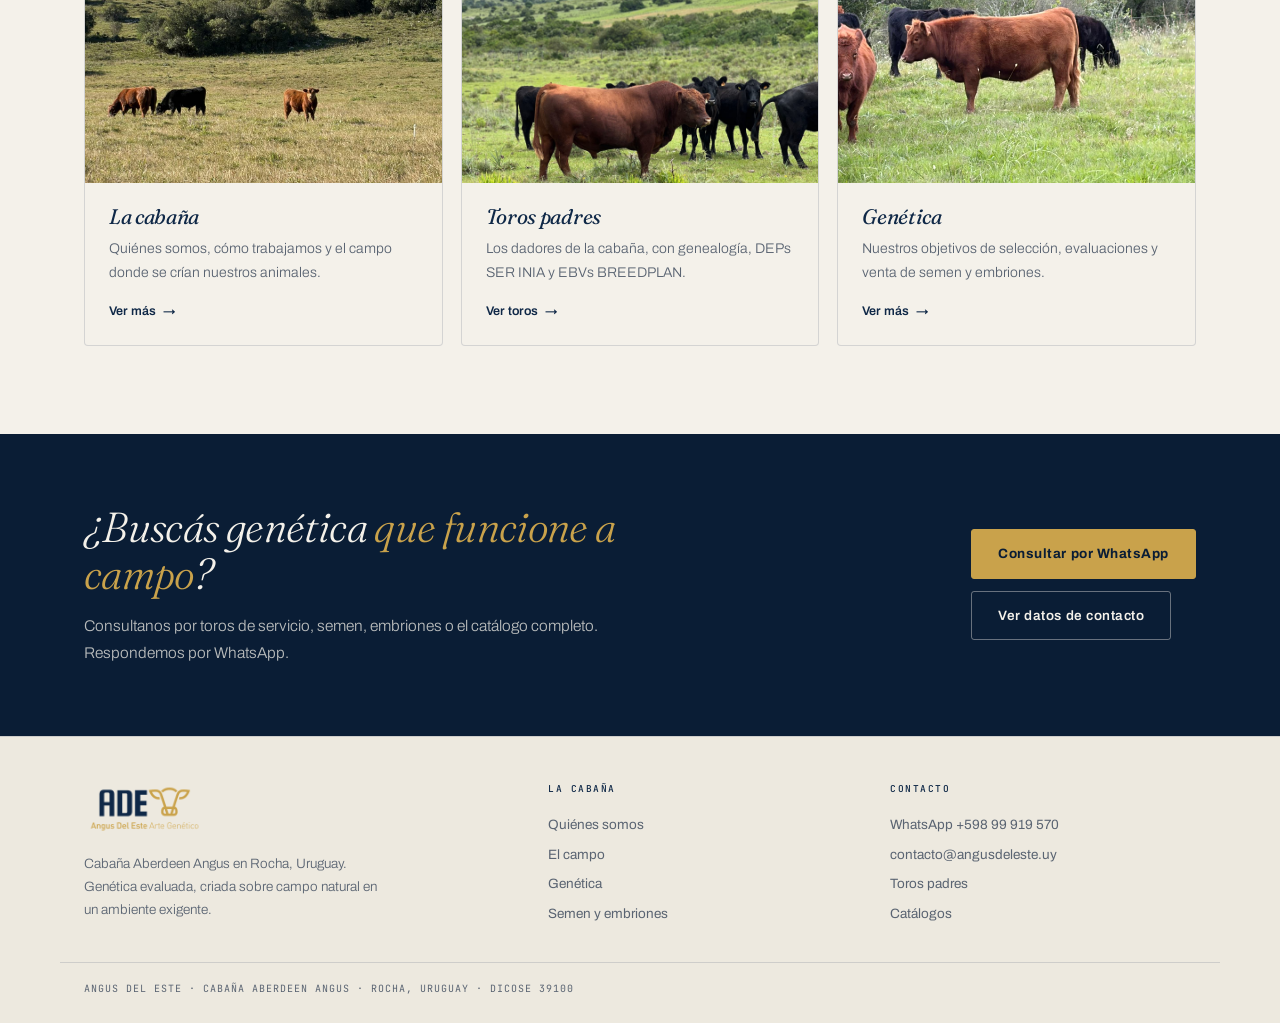
==== commit 743f712d: "Add files via upload" ====
--- a/index.html
+++ b/index.html
@@ -4,379 +4,41 @@
 <meta charset="UTF-8">
 <meta name="viewport" content="width=device-width, initial-scale=1.0">
 <title>Angus del Este — Cabaña Aberdeen Angus · Rocha, Uruguay</title>
-<meta name="description" content="Angus del Este. Cabaña Aberdeen Angus en Rocha, Uruguay. Genética evaluada en SER INIA y BREEDPLAN, criada a campo natural. DICOSE 39100.">
-<link rel="icon" type="image/png" href="[data-uri]">
+<meta name="description" content="Cabaña Aberdeen Angus en Rocha, Uruguay. Genética evaluada en SER INIA y BREEDPLAN, criada sobre campo natural. DICOSE 39100.">
+<meta property="og:title" content="Angus del Este — Cabaña Aberdeen Angus · Rocha, Uruguay">
+<meta property="og:description" content="Cabaña Aberdeen Angus en Rocha, Uruguay. Genética evaluada en SER INIA y BREEDPLAN, criada sobre campo natural. DICOSE 39100.">
+<meta property="og:type" content="website">
+<link rel="icon" type="image/png" href="[data-uri]">
 <link rel="preconnect" href="https://fonts.googleapis.com">
 <link rel="preconnect" href="https://fonts.gstatic.com" crossorigin>
-<link href="https://fonts.googleapis.com/css2?family=Fraunces:ital,opsz,wght@0,9..144,300;0,9..144,400;0,9..144,500;1,9..144,300;1,9..144,400&family=Archivo:wght@300;400;500;600;700&family=JetBrains+Mono:wght@400;500&display=swap" rel="stylesheet">
+<link href="https://fonts.googleapis.com/css2?family=Fraunces:ital,opsz,wght@0,9..144,300;0,9..144,400;1,9..144,300;1,9..144,400&family=Archivo:wght@300;400;500;600;700&family=JetBrains+Mono:wght@400;500&display=swap" rel="stylesheet">
+<link rel="stylesheet" href="estilos.css">
 <style>
-:root{
-  --paper:#F4F1EA;
-  --paper2:#EDE9DF;
-  --navy:#0F2847;
-  --navy2:#16345C;
-  --navy-deep:#0A1D35;
-  --gold:#C9A24B;
-  --gold-soft:#D8BC79;
-  --ink:#1C2530;
-  --ink2:#5A6472;
-  --line:rgba(15,40,71,.14);
-  --serif:'Fraunces',serif;
-  --sans:'Archivo',sans-serif;
-  --mono:'JetBrains Mono',monospace;
-}
-*{margin:0;padding:0;box-sizing:border-box}
-html{scroll-behavior:smooth}
-body{font-family:var(--sans);background:var(--paper);color:var(--ink);-webkit-font-smoothing:antialiased;line-height:1.6}
-@media (prefers-reduced-motion:reduce){html{scroll-behavior:auto}*{animation:none!important;transition:none!important}}
-
-/* ── HEADER ── */
-header{
-  position:fixed;top:0;left:0;right:0;z-index:100;
-  background:rgba(244,241,234,.92);backdrop-filter:blur(12px);
-  border-bottom:1px solid var(--line);
-}
-.header-inner{max-width:1120px;margin:0 auto;padding:0 24px;height:66px;display:flex;align-items:center;gap:14px}
-.brand{display:flex;align-items:center;gap:12px;text-decoration:none;color:var(--navy)}
-/* LOGO: reemplazar el monograma por <img src="logo.png" alt="Angus del Este" style="height:40px"> */
-.brand-mark{
-  width:40px;height:40px;border-radius:50%;
-  background:var(--navy);color:var(--gold);
-  display:flex;align-items:center;justify-content:center;
-  font-family:var(--serif);font-style:italic;font-size:15px;font-weight:400;
-  border:1.5px solid var(--gold);
-  flex-shrink:0;
-}
-.brand-name{font-family:var(--serif);font-style:italic;font-weight:400;font-size:19px;letter-spacing:-.01em}
-.brand-sub{font-family:var(--mono);font-size:9.5px;letter-spacing:.14em;color:var(--ink2);display:block;font-style:normal;margin-top:1px;text-transform:uppercase}
-nav{margin-left:auto;display:flex;gap:28px}
-nav a{
-  text-decoration:none;color:var(--ink);font-size:13.5px;font-weight:500;letter-spacing:.02em;
-  padding:4px 0;border-bottom:2px solid transparent;transition:border-color .2s,color .2s;
-}
-nav a:hover,nav a:focus-visible{color:var(--navy);border-bottom-color:var(--gold)}
-nav a:focus-visible{outline:2px solid var(--gold);outline-offset:4px}
-.nav-toggle{display:none}
-
-/* ── HERO ── */
-.hero{position:relative;background:var(--navy-deep);overflow:hidden}
-.hero-bg{position:absolute;inset:0;background:url('campo-hero.jpg') center 40%/cover no-repeat}
-.hero-overlay{position:absolute;inset:0;background:linear-gradient(100deg,rgba(10,29,53,.9) 0%,rgba(10,29,53,.6) 50%,rgba(10,29,53,.2) 100%)}
-.hero-content{position:relative;max-width:1120px;margin:0 auto;padding:186px 24px 130px}
-.hero-eyebrow{
-  font-family:var(--mono);font-size:11.5px;letter-spacing:.22em;text-transform:uppercase;
-  color:var(--gold);font-weight:500;margin-bottom:22px;
-  display:flex;align-items:center;gap:14px;
-}
-.hero-eyebrow::before{content:'';width:44px;height:1px;background:var(--gold)}
-.hero h1{
-  font-family:var(--serif);font-style:italic;font-weight:300;
-  font-size:clamp(46px,7.5vw,88px);line-height:1.02;letter-spacing:-.02em;
-  color:var(--paper);max-width:820px;text-shadow:0 2px 24px rgba(10,29,53,.4);
-}
-.hero h1 em{font-style:italic;color:var(--gold-soft);font-weight:400}
-.hero-lead{
-  margin-top:26px;font-size:17.5px;font-weight:300;color:rgba(244,241,234,.88);
-  max-width:560px;line-height:1.7;text-shadow:0 1px 12px rgba(10,29,53,.4);
-}
-.hero-cta{margin-top:38px;display:flex;gap:14px;flex-wrap:wrap}
-.btn{
-  display:inline-flex;align-items:center;gap:10px;
-  padding:13px 26px;border-radius:3px;text-decoration:none;
-  font-size:13.5px;font-weight:600;letter-spacing:.04em;
-  transition:transform .15s,box-shadow .2s,background .2s;
-}
-.btn:focus-visible{outline:2px solid var(--gold);outline-offset:3px}
-.btn-primary{background:var(--navy);color:var(--paper);border:1px solid var(--navy)}
-.btn-primary:hover{background:var(--navy2);transform:translateY(-1px);box-shadow:0 6px 18px rgba(15,40,71,.22)}
-.btn-ghost{background:transparent;color:var(--navy);border:1px solid var(--navy)}
-.btn-ghost:hover{background:rgba(15,40,71,.06)}
-
-/* franja de datos */
-.hero-band{
-  margin:-56px auto 0;max-width:1120px;position:relative;z-index:2;
-  box-shadow:0 18px 48px rgba(10,29,53,.28);
-  background:var(--navy);color:var(--paper);
-  border-radius:4px;overflow:hidden;position:relative;
-}
-.hero-band::after{
-  content:'';position:absolute;inset:0;
-  background:radial-gradient(ellipse at 85% 0%,rgba(201,162,75,.16),transparent 55%);
-  pointer-events:none;
-}
-.band-grid{display:grid;grid-template-columns:repeat(4,1fr);position:relative}
-.band-cell{padding:30px 28px;border-right:1px solid rgba(244,241,234,.1)}
-.band-cell:last-child{border-right:none}
-.band-num{font-family:var(--serif);font-style:italic;font-weight:300;font-size:32px;color:var(--gold);line-height:1}
-.band-label{font-family:var(--mono);font-size:10px;letter-spacing:.16em;text-transform:uppercase;color:rgba(244,241,234,.65);margin-top:10px}
-
-/* ── SECCIONES ── */
-section{max-width:1120px;margin:0 auto;padding:96px 24px 0}
-.section-head{margin-bottom:52px}
-.section-eyebrow{
-  font-family:var(--mono);font-size:11px;letter-spacing:.2em;text-transform:uppercase;
-  color:var(--gold);font-weight:500;margin-bottom:14px;
-}
-.section-head h2{
-  font-family:var(--serif);font-style:italic;font-weight:300;
-  font-size:clamp(30px,4.2vw,44px);letter-spacing:-.015em;color:var(--navy);line-height:1.12;
-}
-.section-head p{margin-top:16px;font-size:16px;font-weight:300;color:var(--ink2);max-width:600px;line-height:1.7}
-
-/* pilares */
-.pillars{display:grid;grid-template-columns:repeat(3,1fr);gap:1px;background:var(--line);border:1px solid var(--line);border-radius:4px;overflow:hidden}
-.pillar{background:var(--paper);padding:38px 32px;transition:background .25s}
-.pillar:hover{background:#FAF8F3}
-.pillar-roman{
-  font-family:var(--serif);font-style:italic;font-weight:300;
-  font-size:22px;color:var(--gold);
-}
-.pillar h3{
-  font-family:var(--serif);font-style:italic;font-weight:400;
-  font-size:21px;color:var(--navy);margin:14px 0 12px;letter-spacing:-.01em;
-}
-.pillar p{font-size:14.5px;font-weight:300;color:var(--ink2);line-height:1.75}
-
-/* ── GENÉTICA ── */
-.gen-wrap{display:grid;grid-template-columns:1.1fr .9fr;gap:64px;align-items:start}
-.gen-text p{font-size:15.5px;font-weight:300;color:var(--ink2);line-height:1.8;margin-bottom:18px}
-.gen-text strong{color:var(--navy);font-weight:600}
-.lineas{margin-top:30px;border-top:1px solid var(--line)}
-.linea{
-  display:flex;align-items:baseline;justify-content:space-between;gap:16px;
-  padding:15px 2px;border-bottom:1px solid var(--line);
-}
-.linea-nombre{font-family:var(--serif);font-style:italic;font-size:17px;color:var(--navy)}
-.linea-rol{font-family:var(--mono);font-size:10.5px;letter-spacing:.12em;text-transform:uppercase;color:var(--ink2)}
-
-/* card evaluaciones */
-.eval-card{
-  background:var(--navy);color:var(--paper);border-radius:4px;
-  padding:36px 34px;position:relative;overflow:hidden;
-}
-.eval-card::after{
-  content:'';position:absolute;inset:0;
-  background:radial-gradient(ellipse at 100% 100%,rgba(201,162,75,.14),transparent 60%);
-  pointer-events:none;
-}
-.eval-card h3{
-  font-family:var(--serif);font-style:italic;font-weight:300;
-  font-size:24px;letter-spacing:-.01em;margin-bottom:8px;position:relative;
-}
-.eval-card > p{font-size:13.5px;font-weight:300;color:rgba(244,241,234,.72);line-height:1.7;position:relative;margin-bottom:26px}
-.eval-item{position:relative;padding:18px 0;border-top:1px solid rgba(244,241,234,.12)}
-.eval-item-name{font-family:var(--mono);font-size:11px;letter-spacing:.16em;text-transform:uppercase;color:var(--gold)}
-.eval-item-desc{font-size:13.5px;font-weight:300;color:rgba(244,241,234,.85);margin-top:7px;line-height:1.65}
-.eval-bar{
-  margin-top:12px;height:5px;border-radius:3px;
-  background:rgba(244,241,234,.14);position:relative;overflow:hidden;
-}
-.eval-bar span{
-  position:absolute;left:0;top:0;bottom:0;border-radius:3px;
-  background:linear-gradient(90deg,var(--gold),var(--gold-soft));
-}
-
-/* ── CATÁLOGO ── */
-.catalogo-band{
-  margin-top:96px;background:var(--navy-deep);color:var(--paper);
-}
-.catalogo-inner{
-  max-width:1120px;margin:0 auto;padding:84px 24px;
-  display:grid;grid-template-columns:1.2fr .8fr;gap:56px;align-items:center;
-}
-.catalogo-inner h2{
-  font-family:var(--serif);font-style:italic;font-weight:300;
-  font-size:clamp(30px,4vw,42px);letter-spacing:-.015em;line-height:1.15;
-}
-.catalogo-inner h2 em{color:var(--gold)}
-.catalogo-inner p{margin-top:18px;font-size:15.5px;font-weight:300;color:rgba(244,241,234,.75);line-height:1.75;max-width:520px}
-.catalogo-cta{display:flex;flex-direction:column;gap:12px;align-items:flex-start;justify-self:end}
-.btn-gold{background:var(--gold);color:var(--navy-deep);border:1px solid var(--gold);font-weight:700}
-.btn-gold:hover{background:var(--gold-soft);transform:translateY(-1px);box-shadow:0 6px 18px rgba(201,162,75,.3)}
-.btn-outline-light{background:transparent;color:var(--paper);border:1px solid rgba(244,241,234,.4)}
-.btn-outline-light:hover{border-color:var(--paper);background:rgba(244,241,234,.06)}
-.catalogo-note{font-family:var(--mono);font-size:10.5px;letter-spacing:.1em;color:rgba(244,241,234,.5)}
-
-/* ── CONTACTO ── */
-.contacto-grid{display:grid;grid-template-columns:1fr 1fr;gap:1px;background:var(--line);border:1px solid var(--line);border-radius:4px;overflow:hidden}
-.contacto-cell{background:var(--paper);padding:40px 36px}
-.contacto-cell h3{
-  font-family:var(--serif);font-style:italic;font-weight:400;
-  font-size:20px;color:var(--navy);margin-bottom:16px;
-}
-.contacto-line{display:flex;gap:12px;align-items:baseline;padding:9px 0;font-size:14.5px}
-.contacto-label{font-family:var(--mono);font-size:10px;letter-spacing:.14em;text-transform:uppercase;color:var(--ink2);width:88px;flex-shrink:0}
-.contacto-line a{color:var(--navy);text-decoration:none;border-bottom:1px solid var(--gold);font-weight:500}
-.contacto-line a:hover{color:var(--gold)}
-
-/* ── FOOTER ── */
-footer{margin-top:96px;border-top:1px solid var(--line);background:var(--paper2)}
-.footer-inner{
-  max-width:1120px;margin:0 auto;padding:34px 24px;
-  display:flex;align-items:center;gap:18px;flex-wrap:wrap;
-}
-.footer-brand{font-family:var(--serif);font-style:italic;font-size:16px;color:var(--navy)}
-.footer-meta{font-family:var(--mono);font-size:10.5px;letter-spacing:.1em;color:var(--ink2);margin-left:auto;text-transform:uppercase}
-
-/* galería */
-.galeria{display:grid;grid-template-columns:repeat(3,1fr);gap:14px}
-.galeria-item{
-  position:relative;border-radius:4px;overflow:hidden;aspect-ratio:4/3;
-  background:linear-gradient(160deg,var(--navy) 0%,var(--navy2) 100%);
-}
-.galeria-item img{width:100%;height:100%;object-fit:cover;display:block;transition:transform .5s}
-.galeria-item:hover img{transform:scale(1.04)}
-.galeria-item.wide{grid-column:span 2}
-.galeria-item.full{grid-column:span 3;aspect-ratio:21/9}
-.galeria-ph{
-  position:absolute;inset:0;display:flex;flex-direction:column;align-items:center;justify-content:center;gap:10px;
-  color:rgba(244,241,234,.55);
-}
-.galeria-ph svg{opacity:.5}
-.galeria-ph span{font-family:var(--mono);font-size:10px;letter-spacing:.16em;text-transform:uppercase}
-
-/* servicios genéticos */
-.servicios{display:grid;grid-template-columns:repeat(2,1fr);gap:1px;background:var(--line);border:1px solid var(--line);border-radius:4px;overflow:hidden}
-.servicio{background:var(--paper);padding:36px 30px;display:flex;flex-direction:column;transition:background .25s}
-.servicio:hover{background:#FAF8F3}
-.servicio-eyebrow{font-family:var(--mono);font-size:10px;letter-spacing:.18em;text-transform:uppercase;color:var(--gold);font-weight:500}
-.servicio h3{font-family:var(--serif);font-style:italic;font-weight:400;font-size:22px;color:var(--navy);margin:12px 0 12px;letter-spacing:-.01em}
-.servicio p{font-size:14px;font-weight:300;color:var(--ink2);line-height:1.75;flex:1}
-.servicio .btn{margin-top:24px;align-self:flex-start;padding:10px 22px;font-size:12.5px}
-
-/* toros padres — ficha */
-.padres{display:grid;gap:20px;margin-top:44px}
-.padre-card{
-  display:grid;grid-template-columns:300px 1fr;gap:0;
-  border:1px solid var(--line);border-radius:4px;overflow:hidden;background:var(--paper);
-}
-.padre-foto{position:relative;background:linear-gradient(160deg,var(--navy) 0%,var(--navy2) 100%);min-height:320px}
-.padre-foto img{width:100%;height:100%;object-fit:cover;display:block;position:absolute;inset:0}
-.padre-foto-ph{
-  position:absolute;inset:0;display:flex;flex-direction:column;align-items:center;justify-content:center;gap:10px;
-  color:rgba(244,241,234,.5);font-family:var(--mono);font-size:10px;letter-spacing:.16em;text-transform:uppercase;
-}
-.padre-body{padding:34px 36px}
-.padre-head{display:flex;align-items:baseline;gap:14px;flex-wrap:wrap;padding-bottom:18px;border-bottom:1px solid var(--line)}
-.padre-nombre{font-family:var(--serif);font-style:italic;font-weight:300;font-size:34px;color:var(--navy);letter-spacing:-.015em;line-height:1}
-.padre-badge{
-  font-family:var(--mono);font-size:9.5px;letter-spacing:.16em;text-transform:uppercase;
-  color:var(--gold);border:1px solid var(--gold);border-radius:2px;padding:4px 10px;
-}
-.padre-datos{display:grid;grid-template-columns:repeat(3,1fr);gap:1px;background:var(--line);margin:22px 0;border:1px solid var(--line)}
-.dato{background:var(--paper);padding:14px 16px}
-.dato-label{font-family:var(--mono);font-size:9.5px;letter-spacing:.14em;text-transform:uppercase;color:var(--ink2)}
-.dato-valor{font-family:var(--mono);font-size:16px;color:var(--navy);margin-top:5px;font-weight:500}
-.dato-valor.serif{font-family:var(--serif);font-style:italic;font-size:18px;font-weight:400}
-.padre-nota{font-size:14px;font-weight:300;color:var(--ink2);line-height:1.75}
-.padre-cta{margin-top:22px}
-.padre-cta .btn{padding:10px 22px;font-size:12.5px}
-
-/* genealogía + evaluaciones del padre */
-.padre-geneal{margin:22px 0;border-top:1px solid var(--line);padding-top:18px}
-.geneal-row{display:flex;gap:12px;align-items:baseline;padding:7px 0;font-size:13.5px}
-.geneal-rol{font-family:var(--mono);font-size:9.5px;letter-spacing:.14em;text-transform:uppercase;color:var(--gold);width:78px;flex-shrink:0}
-.geneal-nombre{color:var(--navy);font-weight:500}
-.geneal-hbu{font-family:var(--mono);font-size:11px;color:var(--ink2)}
-
-.eval-block{margin-top:26px}
-.eval-titulo{
-  font-family:var(--mono);font-size:10px;letter-spacing:.18em;text-transform:uppercase;
-  color:var(--navy);padding-bottom:10px;border-bottom:1px solid var(--navy);margin-bottom:2px;
-  display:flex;justify-content:space-between;align-items:baseline;gap:12px;flex-wrap:wrap;
-}
-.eval-fuente{font-size:9px;letter-spacing:.1em;color:var(--ink2);text-transform:none;font-family:var(--sans)}
-.dep-grid{display:grid;grid-template-columns:repeat(5,1fr);gap:1px;background:var(--line);border:1px solid var(--line);border-top:none}
-.dep{background:var(--paper);padding:13px 12px;position:relative}
-.dep.top{background:#FBF7EC}
-.dep.top::before{content:'';position:absolute;left:0;top:0;bottom:0;width:2px;background:var(--gold)}
-.dep-car{font-family:var(--mono);font-size:8.5px;letter-spacing:.1em;text-transform:uppercase;color:var(--ink2);line-height:1.3;min-height:22px}
-.dep-val{font-family:var(--serif);font-style:italic;font-size:21px;color:var(--navy);margin-top:6px;line-height:1}
-.dep.top .dep-val{color:var(--gold)}
-.dep-ref{font-family:var(--mono);font-size:9px;color:var(--ink2);margin-top:5px}
-.eval-nota{font-family:var(--mono);font-size:9.5px;letter-spacing:.06em;color:var(--ink2);margin-top:10px}
-
-/* catálogos anuales */
-.cat-list{border-top:1px solid var(--line)}
-.cat-row{
-  display:flex;align-items:center;gap:20px;padding:22px 4px;
-  border-bottom:1px solid var(--line);text-decoration:none;color:var(--ink);
-  transition:background .2s,padding-left .2s;
-}
-.cat-row:hover{background:#FAF8F3;padding-left:12px}
-.cat-year{font-family:var(--serif);font-style:italic;font-weight:300;font-size:30px;color:var(--gold);width:96px;flex-shrink:0}
-.cat-info{flex:1}
-.cat-title{font-family:var(--serif);font-style:italic;font-size:19px;color:var(--navy)}
-.cat-desc{font-size:13px;font-weight:300;color:var(--ink2);margin-top:3px}
-.cat-dl{
-  font-family:var(--mono);font-size:10.5px;letter-spacing:.14em;text-transform:uppercase;
-  color:var(--navy);border:1px solid var(--navy);border-radius:3px;padding:9px 18px;
-  transition:background .2s,color .2s;white-space:nowrap;
-}
-.cat-row:hover .cat-dl{background:var(--navy);color:var(--paper)}
-
-/* mapa */
-.mapa-wrap{margin-top:52px;border-radius:4px;overflow:hidden;border:1px solid var(--line);filter:grayscale(.25) sepia(.08)}
-.mapa-wrap iframe{width:100%;height:380px;border:0;display:block}
-
-/* reveal on scroll */
-.reveal{opacity:0;transform:translateY(18px);transition:opacity .7s ease,transform .7s ease}
-.reveal.in{opacity:1;transform:none}
-
-/* ── RESPONSIVE ── */
-@media(max-width:880px){
-  .band-grid{grid-template-columns:repeat(2,1fr)}
-  .band-cell{border-bottom:1px solid rgba(244,241,234,.1)}
-  .pillars{grid-template-columns:1fr}
-  .gen-wrap{grid-template-columns:1fr;gap:44px}
-  .catalogo-inner{grid-template-columns:1fr;gap:36px}
-  .catalogo-cta{justify-self:start}
-  .contacto-grid{grid-template-columns:1fr}
-  .galeria{grid-template-columns:1fr}
-  .galeria-item.wide{grid-column:span 1}
-  .galeria-item.full{grid-column:span 1;aspect-ratio:4/3}
-  .servicios{grid-template-columns:1fr}
-  .toros-grid{grid-template-columns:1fr}
-  .modal-bg{padding:0}
-  .modal{border-radius:0;min-height:100vh}
-  .modal-hero{height:210px}
-  .modal-hero-nom{font-size:32px}
-  .modal-hero-txt{left:24px}
-  .modal-body{padding:26px 22px}
-  .padre-datos{grid-template-columns:repeat(2,1fr)}
-  .dep-grid{grid-template-columns:repeat(2,1fr)}
-  .geneal-row{flex-wrap:wrap;gap:4px 12px}
-  .cat-row{flex-wrap:wrap;gap:10px}
-  .cat-year{width:auto}
-  nav{display:none}
-  .nav-toggle{
-    display:flex;margin-left:auto;background:none;border:none;cursor:pointer;
-    flex-direction:column;gap:5px;padding:8px;
-  }
-  .nav-toggle span{width:22px;height:2px;background:var(--navy);transition:.25s}
-  nav.open{
-    display:flex;position:absolute;top:66px;left:0;right:0;
-    flex-direction:column;gap:0;background:var(--paper);
-    border-bottom:1px solid var(--line);padding:8px 24px 18px;
-  }
-  nav.open a{padding:12px 0;border-bottom:1px solid var(--line);font-size:15px}
-}
+.home-hero{position:relative;background:var(--navy-deep);overflow:hidden}
+.home-hero-bg{position:absolute;inset:0;background:url('campo-hero.jpg') center 42%/cover no-repeat}
+.home-hero-ov{position:absolute;inset:0;background:linear-gradient(100deg,rgba(10,29,53,.92) 0%,rgba(10,29,53,.62) 52%,rgba(10,29,53,.2) 100%)}
+.home-hero .wrap{position:relative;padding-top:130px;padding-bottom:120px}
+.home-hero .eyebrow{display:flex;align-items:center;gap:14px;margin-bottom:20px}
+.home-hero .eyebrow::before{content:'';width:44px;height:1px;background:var(--gold)}
+.home-hero h1{color:var(--paper);font-size:clamp(42px,7vw,80px);line-height:1.03;max-width:840px;text-shadow:0 2px 24px rgba(10,29,53,.4)}
+.home-hero h1 em{color:var(--gold-soft);font-weight:400}
+.home-hero .lead{color:rgba(244,241,234,.88);max-width:560px;text-shadow:0 1px 12px rgba(10,29,53,.4)}
+.home-cta{margin-top:34px;display:flex;gap:13px;flex-wrap:wrap}
 </style>
 </head>
 <body>
-
 <header>
   <div class="header-inner">
-    <a href="#" class="brand">
-      <img src="[data-uri]" alt="ADE — Angus del Este" style="height:38px;width:auto;display:block">
+    <a href="index.html" class="brand">
+      <img src="[data-uri]" alt="ADE — Angus del Este">
     </a>
     <nav id="nav">
-      <a href="#cabana">La cabaña</a>
-      <a href="#campo">El campo</a>
-      <a href="#genetica">Genética</a>
-      <a href="#padres">Padres</a>
-      <a href="#catalogos">Catálogos</a>
-      <a href="#contacto">Contacto</a>
+      <a href="index.html" class='on'>Inicio</a>
+      <a href="cabana.html">La cabaña</a>
+      <a href="genetica.html">Genética</a>
+      <a href="padres.html">Padres</a>
+      <a href="catalogos.html">Catálogos</a>
+      <a href="contacto.html">Contacto</a>
     </nav>
     <button class="nav-toggle" aria-label="Menú" onclick="document.getElementById('nav').classList.toggle('open')">
       <span></span><span></span><span></span>
@@ -384,402 +46,134 @@
   </div>
 </header>
 
-<!-- ── HERO ── -->
-<div class="hero">
-  <div class="hero-bg"></div>
-  <div class="hero-overlay"></div>
-  <div class="hero-content">
-    <div class="hero-eyebrow">Cabaña Aberdeen Angus</div>
+<div class="home-hero">
+  <div class="home-hero-bg"></div>
+  <div class="home-hero-ov"></div>
+  <div class="wrap">
+    <div class="eyebrow">Cabaña Aberdeen Angus · Rocha</div>
     <h1>Genética evaluada,<br>criada <em>a campo natural</em>.</h1>
-    <p class="hero-lead">
-      Reproductores Aberdeen Angus criados en un ambiente exigente del este uruguayo.
-      El campo que los pone a prueba todos los días es el que nos garantiza animales híper adaptados.
-    </p>
-    <div class="hero-cta">
-      <a href="#catalogo" class="btn btn-gold">Ver catálogo de toros</a>
-      <a href="#contacto" class="btn btn-outline-light">Contactar</a>
+    <p class="lead">Reproductores Aberdeen Angus criados en un ambiente exigente del este uruguayo. El campo que los pone a prueba todos los días es el que nos garantiza animales híper adaptados.</p>
+    <div class="home-cta">
+      <a href="padres.html" class="btn btn-gold">Ver toros padres</a>
+      <a href="catalogos.html" class="btn btn-light">Descargar catálogo</a>
     </div>
   </div>
 </div>
 
-<div style="padding:0 24px"><div class="hero-band reveal">
-  <div class="band-grid">
-    <div class="band-cell">
-      <div class="band-num">Rocha</div>
-      <div class="band-label">Este de Uruguay</div>
-    </div>
-    <div class="band-cell">
-      <div class="band-num">39100</div>
-      <div class="band-label">DICOSE</div>
-    </div>
-    <div class="band-cell">
-      <div class="band-num">SER · INIA</div>
-      <div class="band-label">Evaluación Uruguay</div>
-    </div>
-    <div class="band-cell">
-      <div class="band-num">BREEDPLAN</div>
-      <div class="band-label">Evaluación internacional</div>
+<div class="band">
+  <div class="wrap" style="padding-left:0;padding-right:0">
+    <div class="band-grid">
+      <div class="band-cell"><div class="band-num">Rocha</div><div class="band-label">Este de Uruguay</div></div>
+      <div class="band-cell"><div class="band-num">39100</div><div class="band-label">DICOSE</div></div>
+      <div class="band-cell"><div class="band-num">SER · INIA</div><div class="band-label">Evaluación Uruguay</div></div>
+      <div class="band-cell"><div class="band-num">BREEDPLAN</div><div class="band-label">Evaluación internacional</div></div>
     </div>
   </div>
-</div></div>
+</div>
 
-<!-- ── LA CABAÑA ── -->
-<section id="cabana">
-  <div class="section-head reveal">
-    <div class="section-eyebrow">La cabaña</div>
-    <h2>Tres pilares, un mismo criterio.</h2>
-    <p>Producimos reproductores para sistemas pastoriles reales. Cada decisión de selección responde a lo que el campo exige, no a lo que la pista premia.</p>
-  </div>
-  <div class="pillars reveal">
-    <div class="pillar">
-      <div class="pillar-roman">I</div>
-      <h3>Un ambiente que selecciona</h3>
-      <p>Campo natural de sierra, en zona de garrapata y mío-mío. Un lugar rústico y exigente que no perdona: los animales que producen y se reproducen acá son híper adaptados. Esa rusticidad es la primera garantía que se lleva el comprador.</p>
+<section>
+  <div class="wrap">
+    <div class="section-head rv">
+      <div class="eyebrow">Nuestro enfoque</div>
+      <h2>Tres pilares, un mismo criterio.</h2>
+      <p class="lead">Producimos reproductores para sistemas pastoriles reales. Cada decisión de selección responde a lo que el campo exige.</p>
     </div>
-    <div class="pillar">
-      <div class="pillar-roman">II</div>
-      <h3>Genética con datos</h3>
-      <p>Cada reproductor se evalúa con mediciones objetivas: pesos seriados, circunferencia escrotal, condición corporal y evaluación genética en SER INIA Uruguay y BREEDPLAN.</p>
-    </div>
-    <div class="pillar">
-      <div class="pillar-roman">III</div>
-      <h3>Manejo, gestión e información</h3>
-      <p>Nuestra fortaleza. Registro completo de cada animal desde el nacimiento — genealogía, pesadas, sanidad y ciclo reproductivo — con sistemas de gestión propios. Sabemos la historia de cada reproductor que sale de la cabaña.</p>
+    <div class="pillars rv">
+      <div class="pillar">
+        <div class="num">I</div>
+        <h3>Un ambiente que selecciona</h3>
+        <p>Campo natural de sierra, en zona de garrapata y mío-mío. Un lugar rústico y exigente que no perdona: los animales que producen y se reproducen acá son híper adaptados.</p>
+      </div>
+      <div class="pillar">
+        <div class="num">II</div>
+        <h3>Genética con datos</h3>
+        <p>Cada reproductor se evalúa con mediciones objetivas: pesos seriados, circunferencia escrotal, condición corporal y evaluación genética en SER INIA y BREEDPLAN.</p>
+      </div>
+      <div class="pillar">
+        <div class="num">III</div>
+        <h3>Manejo, gestión e información</h3>
+        <p>Nuestra fortaleza. Registro completo de cada animal desde el nacimiento, con sistemas de gestión propios. Sabemos la historia de cada reproductor que sale de la cabaña.</p>
+      </div>
     </div>
   </div>
 </section>
 
-
-<!-- ── EL CAMPO ── -->
-<section id="campo">
-  <div class="section-head reveal">
-    <div class="section-eyebrow">El campo</div>
-    <h2>Rocha, este de Uruguay.</h2>
-    <p>Sierras, campo natural, garrapata y mío-mío. Un ambiente duro que forja animales rústicos y adaptados — el mismo tipo de campo donde van a trabajar nuestros toros.</p>
-  </div>
-  <div class="galeria reveal">
-    <div class="galeria-item wide">
-      <img src="campo-1.jpg" alt="Recría Aberdeen Angus sobre campo natural en Angus del Este, Rocha" loading="lazy">
+<section style="padding-top:0">
+  <div class="wrap">
+    <div class="section-head rv">
+      <div class="eyebrow">Recorrer</div>
+      <h2>Conocé la cabaña.</h2>
     </div>
-    <div class="galeria-item">
-      <img src="campo-2.jpg" alt="Animales pastoreando en las sierras de Rocha" loading="lazy">
-    </div>
-    <div class="galeria-item">
-      <img src="campo-3.jpg" alt="Vaca colorada Aberdeen Angus en el campo" loading="lazy">
-    </div>
-    <div class="galeria-item wide">
-      <img src="campo-4.jpg" alt="Grupo de recría Angus del Este en pastoreo" loading="lazy">
-    </div>
-    <div class="galeria-item wide">
-      <img src="campo-6.jpg" alt="Toro colorado Aberdeen Angus en las sierras de Rocha" loading="lazy">
-    </div>
-    <div class="galeria-item">
-      <img src="campo-5.jpg" alt="Recría Aberdeen Angus sobre campo natural de Rocha" loading="lazy">
+    <div class="navcards rv">
+      <a href="cabana.html" class="navcard">
+        <div class="navcard-img"><img src="campo-2.jpg" alt="El campo en Rocha" loading="lazy"></div>
+        <div class="navcard-body">
+          <h3>La cabaña</h3>
+          <p>Quiénes somos, cómo trabajamos y el campo donde se crían nuestros animales.</p>
+          <div class="go">Ver más <span>&rarr;</span></div>
+        </div>
+      </a>
+      <a href="padres.html" class="navcard">
+        <div class="navcard-img"><img src="campo-6.jpg" alt="Toros padres" loading="lazy"></div>
+        <div class="navcard-body">
+          <h3>Toros padres</h3>
+          <p>Los dadores de la cabaña, con genealogía, DEPs SER INIA y EBVs BREEDPLAN.</p>
+          <div class="go">Ver toros <span>&rarr;</span></div>
+        </div>
+      </a>
+      <a href="genetica.html" class="navcard">
+        <div class="navcard-img"><img src="campo-3.jpg" alt="Genética" loading="lazy"></div>
+        <div class="navcard-body">
+          <h3>Genética</h3>
+          <p>Nuestros objetivos de selección, evaluaciones y venta de semen y embriones.</p>
+          <div class="go">Ver más <span>&rarr;</span></div>
+        </div>
+      </a>
     </div>
   </div>
 </section>
 
-<!-- ── GENÉTICA ── -->
-<section id="genetica">
-  <div class="section-head reveal">
-    <div class="section-eyebrow">Genética</div>
-    <h2>Líneas de sangre probadas.</h2>
-  </div>
-  <div class="gen-wrap">
-    <div class="gen-text reveal">
-      <p>Trabajamos con animales de registro <strong>Pedigrí (PI)</strong>, <strong>Sangre Avanzada (AR)</strong> y rodeo general, combinando genética nacional e internacional a través de inseminación artificial a tiempo fijo y servicio natural con toros propios evaluados.</p>
-      <p>La selección prioriza <strong>facilidad de parto, crecimiento y aptitud funcional</strong>: reproductores fértiles, dóciles y con la estructura necesaria para trabajar años sobre campo natural.</p>
-      <div class="lineas">
-        <div class="linea">
-          <span class="linea-nombre">Lucuma 4178</span>
-          <span class="linea-rol">Línea IA</span>
-        </div>
-        <div class="linea">
-          <span class="linea-nombre">Calcu 832</span>
-          <span class="linea-rol">Padre de cabaña</span>
-        </div>
-        <div class="linea">
-          <span class="linea-nombre">Centinela 277</span>
-          <span class="linea-rol">Padre de cabaña</span>
-        </div>
-      </div>
+<div class="cta">
+  <div class="wrap">
+    <div>
+      <h2>¿Buscás genética <em>que funcione a campo</em>?</h2>
+      <p>Consultanos por toros de servicio, semen, embriones o el catálogo completo. Respondemos por WhatsApp.</p>
     </div>
-    <div class="eval-card reveal">
-      <h3>Doble evaluación genética</h3>
-      <p>Nuestros reproductores de registro se presentan con las dos evaluaciones de referencia de la raza.</p>
-      <div class="eval-item">
-        <div class="eval-item-name">SER · INIA Uruguay</div>
-        <div class="eval-item-desc">DEPs nacionales con posición en percentiles de la raza, generados sobre la base de datos de la Sociedad de Criadores de Aberdeen Angus del Uruguay.</div>
-        <div class="eval-bar"><span style="width:80%"></span></div>
-      </div>
-      <div class="eval-item">
-        <div class="eval-item-name">BREEDPLAN</div>
-        <div class="eval-item-desc">EBVs de la evaluación internacional, que conectan nuestra genética con las principales poblaciones Angus del mundo.</div>
-        <div class="eval-bar"><span style="width:65%"></span></div>
-      </div>
-    </div>
-  </div>
-
-  <div class="servicios reveal" style="margin-top:64px">
-    <div class="servicio">
-      <div class="servicio-eyebrow">Genética</div>
-      <h3>Venta de embriones</h3>
-      <p>Embriones de nuestras mejores líneas maternas, con genealogía completa y evaluación genética de padre y madre. Disponibilidad según programa de colecta.</p>
-      <a href="https://wa.me/59899919570?text=Hola%2C%20quiero%20consultar%20por%20la%20venta%20de%20embriones%20de%20Angus%20del%20Este" class="btn btn-primary">Consultar</a>
-    </div>
-    <div class="servicio">
-      <div class="servicio-eyebrow">Genética</div>
-      <h3>Venta de semen</h3>
-      <p>Dosis de semen de toros propios evaluados, para inseminación convencional o IATF. Consultá disponibilidad, precios y logística de distribución.</p>
-      <a href="https://wa.me/59899919570?text=Hola%2C%20quiero%20consultar%20por%20la%20venta%20de%20semen%20de%20Angus%20del%20Este" class="btn btn-primary">Consultar</a>
-    </div>
-  </div>
-</section>
-
-
-<!-- ── TOROS PADRES DE LA CABAÑA ── -->
-<section id="padres">
-  <div class="section-head reveal">
-    <div class="section-eyebrow">Padres de la cabaña</div>
-    <h2>Los que dejan huella en el rodeo.</h2>
-    <p>Toros dadores en servicio activo, con evaluación genética completa. Entrá a cada ficha para ver genealogía, DEPs SER INIA y EBVs BREEDPLAN.</p>
-  </div>
-
-  <div class="toros-grid reveal" id="toros-grid"></div>
-</section>
-
-<!-- modal ficha de toro -->
-<div class="modal-bg" id="modal-toro" role="dialog" aria-modal="true" aria-labelledby="modal-nombre">
-  <div class="modal">
-    <button class="modal-close" onclick="cerrarToro()" aria-label="Cerrar">&times;</button>
-    <div class="modal-hero" id="modal-hero"></div>
-    <div class="modal-body" id="modal-body"></div>
-  </div>
-</div>
-
-<script>
-const TOROS = [
-  {
-    id: 'centinela',
-    nombre: 'Centinela',
-    rp: '277',
-    hbu: '186223',
-    foto: 'toro-centinela.jpg',
-    tag: 'Padre de cabaña',
-    resumen: 'Pedigrí · Colorado · 2019',
-    datos: [
-      ['RP', '277'], ['HBU', '186223'], ['Registro', 'Pedigrí', 'serif'],
-      ['Nacimiento', '21.12.2019'], ['Pelo', 'Colorado', 'serif'], ['Progenie', '9 crías'],
-      ['Chip', '52001088'], ['Origen', 'La Milagrosa', 'serif'], ['Estado', 'En servicio', 'serif']
-    ],
-    genealogia: [
-      ['Padre', 'Don Jacinto 88 Tehuelche 29', 'HBU S180307'],
-      ['Madre', 'Camba Pyta 1309 Cazuza 3467', 'HBU 140924'],
-      ['Ab. paterno', 'Doblehache 293 Bigua T/E', 'HBU S000535'],
-      ['Ab. materno', 'Camba Pyta 289 Quebrant 1914 TE', 'HBU 0120020']
-    ],
-    ser: {
-      fuente: 'Genealogía ARU 02.06.2026',
-      deps: [
-        ['Peso al nacer', '+0,95', 'Media 0,62', false],
-        ['Peso al destete', '+15,28', 'Media 13,10', true],
-        ['Peso 18 meses', '+21,39', 'Media 17,17', true],
-        ['Peso adulto vaca', '+17,75', 'Media 17,01', true],
-        ['Circ. escrotal', '+0,23', 'Media 0,30', false],
-        ['Hab. lechera', '\u22120,72', 'Media \u22120,55', false],
-        ['Área ojo de bife', '+0,641', 'Media 0,809', false],
-        ['Espesor grasa', '\u22120,027', 'Media 0,001', false],
-        ['Marmoleo', '+0,020', 'Media 0,005', true],
-        ['Hijos evaluados', '4', 'En SRGen', false]
-      ]
-    },
-    breedplan: {
-      fuente: 'Evaluación agosto 2026 · 9 progenies',
-      deps: [
-        ['Gestación (días)', '\u22122,0', 'Media \u22121,9', true],
-        ['Peso nacimiento', '+1,4', 'Media +0,7', false],
-        ['Peso 200 días', '+23', 'Media +24', false],
-        ['Peso 400 días', '+32', 'Media +36', false],
-        ['Peso 600 días', '+46', 'Media +57', false],
-        ['Peso vaca adulta', '+42', 'Media +45', false],
-        ['Leche', '+5', 'Media +8', false],
-        ['Circ. escrotal', '+0,1', 'Media +1,5', false],
-        ['Peso de res', '+31', 'Media +39', false],
-        ['Rendimiento carne', '+0,8', 'Media +0,9', false]
-      ]
-    },
-    nota: 'Toro colorado de pedigrí, criado en La Milagrosa y hoy padre de referencia de nuestra cabaña. Sus DEPs de crecimiento —destete, 18 meses y peso adulto— están por encima de la media de la raza en la evaluación nacional, con marmoleo también favorable.'
-  }
-];
-
-const WA = 'https://wa.me/59899919570?text=';
-
-function cardToro(t){
-  return `<button class="toro-card" onclick="abrirToro('${t.id}')" aria-label="Ver ficha de ${t.nombre}">
-    <div class="toro-foto">
-      <img src="${t.foto}" alt="${t.nombre}" loading="lazy" onerror="this.style.display='none'">
-      <div class="toro-foto-ph">${t.nombre}</div>
-    </div>
-    <div class="toro-info">
-      <div class="toro-nom">${t.nombre}</div>
-      <div class="toro-meta">RP ${t.rp} · HBU ${t.hbu}</div>
-      <div class="toro-tag">${t.tag}</div>
-      <div class="toro-link">Ver ficha completa <span>&rarr;</span></div>
-    </div>
-  </button>`;
-}
-
-function bloqueDeps(titulo, obj){
-  const cells = obj.deps.map(d =>
-    `<div class="dep${d[3]?' top':''}"><div class="dep-car">${d[0]}</div><div class="dep-val">${d[1]}</div><div class="dep-ref">${d[2]}</div></div>`
-  ).join('');
-  return `<div class="eval-block">
-    <div class="eval-titulo"><span>${titulo}</span><span class="eval-fuente">${obj.fuente}</span></div>
-    <div class="dep-grid">${cells}</div>
-  </div>`;
-}
-
-function abrirToro(id){
-  const t = TOROS.find(x => x.id === id);
-  if(!t) return;
-  document.getElementById('modal-hero').innerHTML =
-    `<img src="${t.foto}" alt="${t.nombre}" onerror="this.style.display='none'">
-     <div class="modal-hero-txt">
-       <div class="modal-hero-nom" id="modal-nombre">${t.nombre}</div>
-       <div class="modal-hero-sub">RP ${t.rp} · HBU ${t.hbu} · ${t.resumen}</div>
-     </div>`;
-
-  const datos = t.datos.map(d =>
-    `<div class="dato"><div class="dato-label">${d[0]}</div><div class="dato-valor${d[2]?' serif':''}">${d[1]}</div></div>`
-  ).join('');
-  const geneal = t.genealogia.map(g =>
-    `<div class="geneal-row"><span class="geneal-rol">${g[0]}</span><span class="geneal-nombre">${g[1]}</span><span class="geneal-hbu">${g[2]}</span></div>`
-  ).join('');
-
-  document.getElementById('modal-body').innerHTML =
-    `<div class="padre-datos">${datos}</div>
-     <div class="padre-geneal">${geneal}</div>
-     ${bloqueDeps('DEPs · SER INIA Uruguay', t.ser)}
-     <div class="eval-nota">Destacado en dorado: valor favorable respecto a la media de la raza.</div>
-     ${bloqueDeps('EBVs · BREEDPLAN Angus Argentino', t.breedplan)}
-     <p class="modal-nota">${t.nota}</p>
-     <div class="modal-cta">
-       <a href="${WA}Hola%2C%20quiero%20consultar%20por%20${encodeURIComponent(t.nombre)}%20(RP%20${t.rp})%20de%20Angus%20del%20Este" class="btn btn-primary">Consultar por ${t.nombre}</a>
-       <a href="${WA}Hola%2C%20quiero%20consultar%20por%20semen%20de%20${encodeURIComponent(t.nombre)}" class="btn btn-ghost">Consultar semen</a>
-     </div>`;
-
-  document.getElementById('modal-toro').classList.add('open');
-  document.body.style.overflow = 'hidden';
-}
-
-function cerrarToro(){
-  document.getElementById('modal-toro').classList.remove('open');
-  document.body.style.overflow = '';
-}
-
-document.getElementById('toros-grid').innerHTML = TOROS.map(cardToro).join('');
-document.getElementById('modal-toro').addEventListener('click', e => { if(e.target.id === 'modal-toro') cerrarToro(); });
-document.addEventListener('keydown', e => { if(e.key === 'Escape') cerrarToro(); });
-</script>
-
-<!-- ── CATÁLOGO ── -->
-<div class="catalogo-band" id="catalogo">
-  <div class="catalogo-inner">
-    <div class="reveal">
-      <img src="[data-uri]" alt="" style="height:44px;width:auto;display:block;margin-bottom:26px;opacity:.95">
-      <div class="section-eyebrow">Catálogo</div>
-      <h2>Toros disponibles,<br>con <em>toda la información</em>.</h2>
-      <p>Fichas individuales con genealogía, pesos, circunferencia escrotal, DEPs SER INIA con percentiles y EBVs BREEDPLAN. Sin letra chica: los mismos datos que usamos nosotros para seleccionar.</p>
-    </div>
-    <div class="catalogo-cta reveal">
-      <a href="#catalogos" class="btn btn-gold">Descargar catálogo</a>
-      <a href="https://wa.me/59899919570" class="btn btn-outline-light">Consultar por WhatsApp</a>
-      <span class="catalogo-note">Edición 2026 · PDF</span>
+    <div class="cta-btns">
+      <a href="https://wa.me/59899919570?text=Hola%2C%20quiero%20consultar%20por%20la%20gen%C3%A9tica%20de%20Angus%20del%20Este" class="btn btn-gold">Consultar por WhatsApp</a>
+      <a href="contacto.html" class="btn btn-light">Ver datos de contacto</a>
     </div>
   </div>
 </div>
 
-
-<!-- ── CATÁLOGOS ANUALES ── -->
-<section id="catalogos">
-  <div class="section-head reveal">
-    <div class="section-eyebrow">Descargas</div>
-    <h2>Catálogos anuales.</h2>
-    <p>Cada año publicamos el catálogo completo de toros disponibles, con fichas individuales y evaluación genética.</p>
-  </div>
-  <div class="cat-list reveal">
-    <!-- CATALOGOS: subir los PDF al repo con estos nombres, o ajustar los href -->
-    <a class="cat-row" href="catalogo-2026.pdf" download>
-      <span class="cat-year">2026</span>
-      <span class="cat-info">
-        <span class="cat-title">Catálogo de Toros 2026</span>
-        <span class="cat-desc" style="display:block">19 toros · Fichas SA con DEPs SER INIA y EBVs BREEDPLAN</span>
-      </span>
-      <span class="cat-dl">Descargar PDF</span>
-    </a>
-  </div>
-</section>
-
-<!-- ── CONTACTO ── -->
-<section id="contacto">
-  <div class="section-head reveal">
-    <div class="section-eyebrow">Contacto</div>
-    <h2>Hablemos.</h2>
-  </div>
-  <div class="contacto-grid reveal">
-    <div class="contacto-cell">
-      <h3>Angus del Este</h3>
-      <div class="contacto-line">
-        <span class="contacto-label">Ubicación</span>
-        <a href="https://maps.app.goo.gl/caH1wGYy8kG6mW2p8" target="_blank" rel="noopener">Rocha, Uruguay — Cómo llegar</a>
-      </div>
-      <div class="contacto-line">
-        <span class="contacto-label">DICOSE</span>
-        <span style="font-family:var(--mono);font-size:13.5px">39100</span>
-      </div>
-      <div class="contacto-line">
-        <span class="contacto-label">Raza</span>
-        <span>Aberdeen Angus</span>
-      </div>
+<footer>
+  <div class="foot">
+    <div>
+      <img src="[data-uri]" alt="ADE — Angus del Este · Arte Genético">
+      <p class="foot-desc">Cabaña Aberdeen Angus en Rocha, Uruguay. Genética evaluada, criada sobre campo natural en un ambiente exigente.</p>
     </div>
-    <div class="contacto-cell">
-      <h3>Consultas y ventas</h3>
-      <div class="contacto-line">
-        <span class="contacto-label">WhatsApp</span>
-        <a href="https://wa.me/59899919570">+598 99 919 570</a>
-      </div>
-      <div class="contacto-line">
-        <span class="contacto-label">Email</span>
-        <a href="mailto:contacto@angusdeleste.uy">contacto@angusdeleste.uy</a>
-      </div>
-      <div class="contacto-line">
-        <span class="contacto-label">Web</span>
-        <span style="font-family:var(--mono);font-size:13.5px">angusdeleste.uy</span>
-      </div>
+    <div>
+      <h4>La cabaña</h4>
+      <a href="cabana.html">Quiénes somos</a>
+      <a href="cabana.html#campo">El campo</a>
+      <a href="genetica.html">Genética</a>
+      <a href="genetica.html#servicios">Semen y embriones</a>
+    </div>
+    <div>
+      <h4>Contacto</h4>
+      <a href="https://wa.me/59899919570">WhatsApp +598 99 919 570</a>
+      <a href="mailto:contacto@angusdeleste.uy">contacto@angusdeleste.uy</a>
+      <a href="padres.html">Toros padres</a>
+      <a href="catalogos.html">Catálogos</a>
     </div>
   </div>
-
-  <div class="mapa-wrap reveal">
-    <iframe src="https://www.google.com/maps?q=Angus+del+este,-34.2162467,-54.4445083&z=13&output=embed" loading="lazy" title="Ubicación Angus del Este — Rocha, Uruguay"></iframe>
-  </div>
-</section>
-
-<footer>
-  <div class="footer-inner">
-    <img src="[data-uri]" alt="ADE — Angus del Este · Arte Genético" style="height:58px;width:auto;display:block">
-    <span class="footer-meta">Cabaña Aberdeen Angus · Rocha, Uruguay · DICOSE 39100</span>
-  </div>
+  <div class="foot-bar">Angus del Este · Cabaña Aberdeen Angus · Rocha, Uruguay · DICOSE 39100</div>
 </footer>
 
 <script>
-// reveal on scroll
-const io = new IntersectionObserver(entries => {
-  entries.forEach(e => { if (e.isIntersecting) { e.target.classList.add('in'); io.unobserve(e.target); } });
-}, { threshold: .12 });
-document.querySelectorAll('.reveal').forEach(el => io.observe(el));
-// cerrar menú mobile al navegar
-document.querySelectorAll('#nav a').forEach(a => a.addEventListener('click', () => document.getElementById('nav').classList.remove('open')));
+const io=new IntersectionObserver(e=>{e.forEach(x=>{if(x.isIntersecting){x.target.classList.add('in');io.unobserve(x.target)}})},{threshold:.1});
+document.querySelectorAll('.rv').forEach(el=>io.observe(el));
+document.querySelectorAll('#nav a').forEach(a=>a.addEventListener('click',()=>document.getElementById('nav').classList.remove('open')));
 </script>
-
 </body>
-</html>
+</html>
--- a/estilos.css
+++ b/estilos.css
@@ -0,0 +1,222 @@
+/* ═══ ANGUS DEL ESTE — estilos ═══ */
+:root{
+  --paper:#F4F1EA; --paper2:#EDE9DF;
+  --navy:#0F2847; --navy2:#16345C; --navy-deep:#0A1D35;
+  --gold:#C9A24B; --gold-soft:#D8BC79;
+  --ink:#1C2530; --ink2:#5A6472;
+  --line:rgba(15,40,71,.14);
+  --serif:'Fraunces',serif; --sans:'Archivo',sans-serif; --mono:'JetBrains Mono',monospace;
+}
+*{margin:0;padding:0;box-sizing:border-box}
+html{scroll-behavior:smooth}
+body{font-family:var(--sans);background:var(--paper);color:var(--ink);-webkit-font-smoothing:antialiased;line-height:1.6}
+@media (prefers-reduced-motion:reduce){html{scroll-behavior:auto}*{animation:none!important;transition:none!important}}
+img{max-width:100%;display:block}
+
+/* ── HEADER ── */
+header{position:sticky;top:0;z-index:100;background:rgba(244,241,234,.94);backdrop-filter:blur(12px);border-bottom:1px solid var(--line)}
+.header-inner{max-width:1160px;margin:0 auto;padding:0 24px;height:70px;display:flex;align-items:center;gap:14px}
+.brand{display:flex;align-items:center;text-decoration:none;flex-shrink:0}
+.brand img{height:38px;width:auto}
+nav{margin-left:auto;display:flex;gap:26px}
+nav a{text-decoration:none;color:var(--ink);font-size:13.5px;font-weight:500;letter-spacing:.02em;padding:4px 0;border-bottom:2px solid transparent;transition:border-color .2s,color .2s;white-space:nowrap}
+nav a:hover{color:var(--navy);border-bottom-color:var(--gold)}
+nav a.on{color:var(--navy);border-bottom-color:var(--gold)}
+nav a:focus-visible{outline:2px solid var(--gold);outline-offset:4px}
+.nav-toggle{display:none}
+
+/* ── BOTONES ── */
+.btn{display:inline-flex;align-items:center;gap:9px;padding:13px 26px;border-radius:3px;text-decoration:none;font-size:13.5px;font-weight:600;letter-spacing:.04em;transition:transform .15s,box-shadow .2s,background .2s;border:1px solid transparent}
+.btn:focus-visible{outline:2px solid var(--gold);outline-offset:3px}
+.btn-primary{background:var(--navy);color:var(--paper);border-color:var(--navy)}
+.btn-primary:hover{background:var(--navy2);transform:translateY(-1px);box-shadow:0 6px 18px rgba(15,40,71,.22)}
+.btn-ghost{background:transparent;color:var(--navy);border-color:var(--navy)}
+.btn-ghost:hover{background:rgba(15,40,71,.06)}
+.btn-gold{background:var(--gold);color:var(--navy-deep);border-color:var(--gold);font-weight:700}
+.btn-gold:hover{background:var(--gold-soft);transform:translateY(-1px);box-shadow:0 6px 18px rgba(201,162,75,.3)}
+.btn-light{background:transparent;color:var(--paper);border-color:rgba(244,241,234,.4)}
+.btn-light:hover{border-color:var(--paper);background:rgba(244,241,234,.06)}
+
+/* ── ESTRUCTURA ── */
+.wrap{max-width:1160px;margin:0 auto;padding:0 24px}
+section{padding:88px 0}
+section:first-of-type{padding-top:64px}
+.eyebrow{font-family:var(--mono);font-size:11px;letter-spacing:.2em;text-transform:uppercase;color:var(--gold);font-weight:500;margin-bottom:14px}
+h1,h2,h3{font-family:var(--serif);font-style:italic;font-weight:300;letter-spacing:-.015em;color:var(--navy);line-height:1.12}
+h1{font-size:clamp(38px,5.6vw,62px)}
+h2{font-size:clamp(28px,4vw,42px)}
+h3{font-size:22px;font-weight:400}
+.lead{margin-top:16px;font-size:16.5px;font-weight:300;color:var(--ink2);max-width:620px;line-height:1.75}
+.section-head{margin-bottom:48px}
+
+/* ── PAGE HERO (interior) ── */
+.page-hero{background:var(--navy);color:var(--paper);position:relative;overflow:hidden}
+.page-hero::after{content:'';position:absolute;inset:0;background:radial-gradient(ellipse at 88% 0%,rgba(201,162,75,.16),transparent 55%);pointer-events:none}
+.page-hero .wrap{position:relative;padding-top:72px;padding-bottom:72px}
+.page-hero h1{color:var(--paper)}
+.page-hero h1 em{color:var(--gold-soft)}
+.page-hero .lead{color:rgba(244,241,234,.8)}
+.crumb{font-family:var(--mono);font-size:10px;letter-spacing:.18em;text-transform:uppercase;color:var(--gold);margin-bottom:16px}
+.crumb a{color:rgba(244,241,234,.6);text-decoration:none}
+.crumb a:hover{color:var(--gold)}
+
+/* ── FRANJA DE DATOS ── */
+.band{background:var(--navy);color:var(--paper);position:relative;overflow:hidden}
+.band::after{content:'';position:absolute;inset:0;background:radial-gradient(ellipse at 85% 0%,rgba(201,162,75,.14),transparent 55%);pointer-events:none}
+.band-grid{display:grid;grid-template-columns:repeat(4,1fr);position:relative}
+.band-cell{padding:30px 26px;border-right:1px solid rgba(244,241,234,.1)}
+.band-cell:last-child{border-right:none}
+.band-num{font-family:var(--serif);font-style:italic;font-weight:300;font-size:30px;color:var(--gold);line-height:1}
+.band-label{font-family:var(--mono);font-size:9.5px;letter-spacing:.16em;text-transform:uppercase;color:rgba(244,241,234,.65);margin-top:10px}
+
+/* ── PILARES ── */
+.pillars{display:grid;grid-template-columns:repeat(3,1fr);gap:1px;background:var(--line);border:1px solid var(--line);border-radius:4px;overflow:hidden}
+.pillar{background:var(--paper);padding:36px 30px;transition:background .25s}
+.pillar:hover{background:#FAF8F3}
+.pillar .num{font-family:var(--serif);font-style:italic;font-size:21px;color:var(--gold)}
+.pillar h3{margin:12px 0 10px}
+.pillar p{font-size:14.5px;font-weight:300;color:var(--ink2);line-height:1.75}
+
+/* ── CARDS DE NAVEGACIÓN ── */
+.navcards{display:grid;grid-template-columns:repeat(3,1fr);gap:18px}
+.navcard{display:block;text-decoration:none;border:1px solid var(--line);border-radius:4px;overflow:hidden;background:var(--paper);transition:transform .25s,box-shadow .25s,border-color .25s}
+.navcard:hover{transform:translateY(-3px);box-shadow:0 14px 34px rgba(15,40,71,.12);border-color:rgba(201,162,75,.5)}
+.navcard-img{aspect-ratio:16/10;background:linear-gradient(160deg,var(--navy),var(--navy2));overflow:hidden;position:relative}
+.navcard-img img{position:absolute;inset:0;width:100%;height:100%;object-fit:cover;transition:transform .5s}
+.navcard:hover .navcard-img img{transform:scale(1.04)}
+.navcard-body{padding:22px 24px 24px}
+.navcard h3{font-size:21px;margin-bottom:8px}
+.navcard p{font-size:14px;font-weight:300;color:var(--ink2);line-height:1.7}
+.navcard .go{display:flex;align-items:center;gap:7px;margin-top:16px;font-size:12.5px;font-weight:600;color:var(--navy)}
+.navcard .go span{transition:transform .25s}
+.navcard:hover .go span{transform:translateX(4px)}
+
+/* ── GALERÍA ── */
+.galeria{display:grid;grid-template-columns:repeat(3,1fr);gap:14px}
+.gal-item{border-radius:4px;overflow:hidden;aspect-ratio:4/3;background:var(--navy)}
+.gal-item img{width:100%;height:100%;object-fit:cover;transition:transform .5s}
+.gal-item:hover img{transform:scale(1.04)}
+.gal-item.wide{grid-column:span 2}
+
+/* ── GRILLA DE TOROS ── */
+.toros-grid{display:grid;grid-template-columns:repeat(3,1fr);gap:20px}
+.toro-card{display:block;text-decoration:none;border:1px solid var(--line);border-radius:4px;overflow:hidden;background:var(--paper);transition:transform .25s,box-shadow .25s,border-color .25s}
+.toro-card:hover{transform:translateY(-3px);box-shadow:0 14px 34px rgba(15,40,71,.13);border-color:rgba(201,162,75,.5)}
+.toro-foto{position:relative;aspect-ratio:4/3;background:linear-gradient(160deg,var(--navy),var(--navy2));overflow:hidden}
+.toro-foto img{position:absolute;inset:0;width:100%;height:100%;object-fit:cover;transition:transform .5s}
+.toro-card:hover .toro-foto img{transform:scale(1.04)}
+.toro-ph{position:absolute;inset:0;display:flex;align-items:center;justify-content:center;font-family:var(--serif);font-style:italic;font-size:26px;color:rgba(201,162,75,.55)}
+.toro-info{padding:20px 22px 22px}
+.toro-nom{font-family:var(--serif);font-style:italic;font-size:24px;color:var(--navy);line-height:1.1}
+.toro-meta{font-family:var(--mono);font-size:10px;letter-spacing:.13em;text-transform:uppercase;color:var(--ink2);margin-top:8px}
+.tag{display:inline-block;margin-top:12px;font-family:var(--mono);font-size:9px;letter-spacing:.15em;text-transform:uppercase;color:var(--gold);border:1px solid var(--gold);border-radius:2px;padding:3px 9px}
+.toro-go{display:flex;align-items:center;gap:7px;margin-top:16px;padding-top:14px;border-top:1px solid var(--line);font-size:12.5px;font-weight:600;color:var(--navy)}
+.toro-go span{transition:transform .25s}
+.toro-card:hover .toro-go span{transform:translateX(4px)}
+
+/* ── FICHA DE TORO ── */
+.ficha-hero{position:relative;height:clamp(280px,42vh,420px);background:linear-gradient(160deg,var(--navy),var(--navy2));overflow:hidden}
+.ficha-hero img{position:absolute;inset:0;width:100%;height:100%;object-fit:cover}
+.ficha-hero::after{content:'';position:absolute;inset:0;background:linear-gradient(to top,rgba(10,29,53,.92),rgba(10,29,53,.15) 70%)}
+.ficha-hero-txt{position:absolute;left:0;right:0;bottom:0;z-index:2}
+.ficha-hero-txt .wrap{padding-bottom:30px}
+.ficha-nom{font-family:var(--serif);font-style:italic;font-weight:300;font-size:clamp(38px,6vw,64px);color:var(--paper);line-height:1;letter-spacing:-.02em}
+.ficha-sub{font-family:var(--mono);font-size:11px;letter-spacing:.16em;text-transform:uppercase;color:var(--gold-soft);margin-top:12px}
+.datos{display:grid;grid-template-columns:repeat(3,1fr);gap:1px;background:var(--line);border:1px solid var(--line)}
+.dato{background:var(--paper);padding:15px 17px}
+.dato-l{font-family:var(--mono);font-size:9.5px;letter-spacing:.14em;text-transform:uppercase;color:var(--ink2)}
+.dato-v{font-family:var(--mono);font-size:16px;color:var(--navy);margin-top:5px;font-weight:500}
+.dato-v.serif{font-family:var(--serif);font-style:italic;font-size:18px;font-weight:400}
+.geneal{margin-top:12px}
+.g-row{display:flex;gap:12px;align-items:baseline;padding:9px 0;border-bottom:1px solid var(--line);font-size:14px}
+.g-rol{font-family:var(--mono);font-size:9.5px;letter-spacing:.14em;text-transform:uppercase;color:var(--gold);width:96px;flex-shrink:0}
+.g-nom{color:var(--navy);font-weight:500}
+.g-hbu{font-family:var(--mono);font-size:11px;color:var(--ink2);margin-left:auto}
+.eval-tit{font-family:var(--mono);font-size:10px;letter-spacing:.18em;text-transform:uppercase;color:var(--navy);padding-bottom:10px;border-bottom:1px solid var(--navy);display:flex;justify-content:space-between;align-items:baseline;gap:12px;flex-wrap:wrap}
+.eval-src{font-size:9px;letter-spacing:.1em;color:var(--ink2);text-transform:none;font-family:var(--sans)}
+.deps{display:grid;grid-template-columns:repeat(5,1fr);gap:1px;background:var(--line);border:1px solid var(--line);border-top:none}
+.dep{background:var(--paper);padding:14px 12px;position:relative}
+.dep.top{background:#FBF7EC}
+.dep.top::before{content:'';position:absolute;left:0;top:0;bottom:0;width:2px;background:var(--gold)}
+.dep-c{font-family:var(--mono);font-size:8.5px;letter-spacing:.1em;text-transform:uppercase;color:var(--ink2);line-height:1.35;min-height:23px}
+.dep-v{font-family:var(--serif);font-style:italic;font-size:21px;color:var(--navy);margin-top:6px;line-height:1}
+.dep.top .dep-v{color:var(--gold)}
+.dep-r{font-family:var(--mono);font-size:9px;color:var(--ink2);margin-top:5px}
+.nota-eval{font-family:var(--mono);font-size:9.5px;color:var(--ink2);margin-top:10px}
+
+/* ── SERVICIOS ── */
+.servicios{display:grid;grid-template-columns:repeat(3,1fr);gap:1px;background:var(--line);border:1px solid var(--line);border-radius:4px;overflow:hidden}
+.serv{background:var(--paper);padding:34px 30px;display:flex;flex-direction:column;transition:background .25s}
+.serv:hover{background:#FAF8F3}
+.serv .eyebrow{margin-bottom:10px}
+.serv h3{margin-bottom:12px}
+.serv p{font-size:14px;font-weight:300;color:var(--ink2);line-height:1.75;flex:1}
+.serv .btn{margin-top:22px;align-self:flex-start;padding:10px 22px;font-size:12.5px}
+
+/* ── DESCARGAS ── */
+.cat-list{border-top:1px solid var(--line)}
+.cat-row{display:flex;align-items:center;gap:20px;padding:22px 4px;border-bottom:1px solid var(--line);text-decoration:none;color:var(--ink);transition:background .2s,padding-left .2s}
+.cat-row:hover{background:#FAF8F3;padding-left:12px}
+.cat-year{font-family:var(--serif);font-style:italic;font-size:30px;color:var(--gold);width:96px;flex-shrink:0}
+.cat-t{font-family:var(--serif);font-style:italic;font-size:19px;color:var(--navy);display:block}
+.cat-d{font-size:13px;font-weight:300;color:var(--ink2);margin-top:3px;display:block}
+.cat-dl{font-family:var(--mono);font-size:10.5px;letter-spacing:.14em;text-transform:uppercase;color:var(--navy);border:1px solid var(--navy);border-radius:3px;padding:9px 18px;white-space:nowrap;margin-left:auto;transition:background .2s,color .2s}
+.cat-row:hover .cat-dl{background:var(--navy);color:var(--paper)}
+
+/* ── CONTACTO ── */
+.cont-grid{display:grid;grid-template-columns:1fr 1fr;gap:1px;background:var(--line);border:1px solid var(--line);border-radius:4px;overflow:hidden}
+.cont-cell{background:var(--paper);padding:38px 34px}
+.cont-cell h3{margin-bottom:14px}
+.cont-row{display:flex;gap:12px;align-items:baseline;padding:9px 0;font-size:14.5px}
+.cont-l{font-family:var(--mono);font-size:10px;letter-spacing:.14em;text-transform:uppercase;color:var(--ink2);width:90px;flex-shrink:0}
+.cont-row a{color:var(--navy);text-decoration:none;border-bottom:1px solid var(--gold);font-weight:500}
+.cont-row a:hover{color:var(--gold)}
+.mapa{margin-top:36px;border-radius:4px;overflow:hidden;border:1px solid var(--line);filter:grayscale(.25) sepia(.08)}
+.mapa iframe{width:100%;height:400px;border:0;display:block}
+
+/* ── CTA FINAL ── */
+.cta{background:var(--navy-deep);color:var(--paper)}
+.cta .wrap{padding:70px 24px;display:grid;grid-template-columns:1.2fr .8fr;gap:44px;align-items:center}
+.cta h2{color:var(--paper)}
+.cta h2 em{color:var(--gold)}
+.cta p{margin-top:14px;font-size:15.5px;font-weight:300;color:rgba(244,241,234,.75);line-height:1.75;max-width:520px}
+.cta-btns{display:flex;flex-direction:column;gap:12px;align-items:flex-start;justify-self:end}
+
+/* ── FOOTER ── */
+footer{border-top:1px solid var(--line);background:var(--paper2)}
+.foot{max-width:1160px;margin:0 auto;padding:44px 24px 34px;display:grid;grid-template-columns:1.4fr 1fr 1fr;gap:36px}
+.foot img{height:56px;width:auto}
+.foot-desc{font-size:13.5px;font-weight:300;color:var(--ink2);line-height:1.7;margin-top:16px;max-width:300px}
+.foot h4{font-family:var(--mono);font-size:9.5px;letter-spacing:.16em;text-transform:uppercase;color:var(--navy);margin-bottom:14px;font-weight:500}
+.foot a{display:block;text-decoration:none;color:var(--ink2);font-size:13.5px;padding:4px 0;transition:color .2s}
+.foot a:hover{color:var(--navy)}
+.foot-bar{border-top:1px solid var(--line);max-width:1160px;margin:0 auto;padding:18px 24px 26px;font-family:var(--mono);font-size:10px;letter-spacing:.1em;text-transform:uppercase;color:var(--ink2)}
+
+/* ── REVEAL ── */
+.rv{opacity:0;transform:translateY(16px);transition:opacity .65s ease,transform .65s ease}
+.rv.in{opacity:1;transform:none}
+
+/* ── RESPONSIVE ── */
+@media(max-width:900px){
+  .band-grid{grid-template-columns:repeat(2,1fr)}
+  .band-cell{border-bottom:1px solid rgba(244,241,234,.1)}
+  .pillars,.navcards,.servicios,.toros-grid{grid-template-columns:1fr}
+  .galeria{grid-template-columns:1fr}
+  .gal-item.wide{grid-column:span 1}
+  .datos{grid-template-columns:repeat(2,1fr)}
+  .deps{grid-template-columns:repeat(2,1fr)}
+  .cont-grid{grid-template-columns:1fr}
+  .cta .wrap{grid-template-columns:1fr;gap:28px}
+  .cta-btns{justify-self:start}
+  .foot{grid-template-columns:1fr;gap:26px}
+  .cat-row{flex-wrap:wrap;gap:10px}
+  .cat-year{width:auto}
+  .cat-dl{margin-left:0}
+  .g-hbu{margin-left:0;width:100%}
+  section{padding:64px 0}
+  nav{display:none}
+  .nav-toggle{display:flex;margin-left:auto;background:none;border:none;cursor:pointer;flex-direction:column;gap:5px;padding:8px}
+  .nav-toggle span{width:22px;height:2px;background:var(--navy)}
+  nav.open{display:flex;position:absolute;top:70px;left:0;right:0;flex-direction:column;gap:0;background:var(--paper);border-bottom:1px solid var(--line);padding:8px 24px 18px}
+  nav.open a{padding:13px 0;border-bottom:1px solid var(--line);font-size:15px}
+}
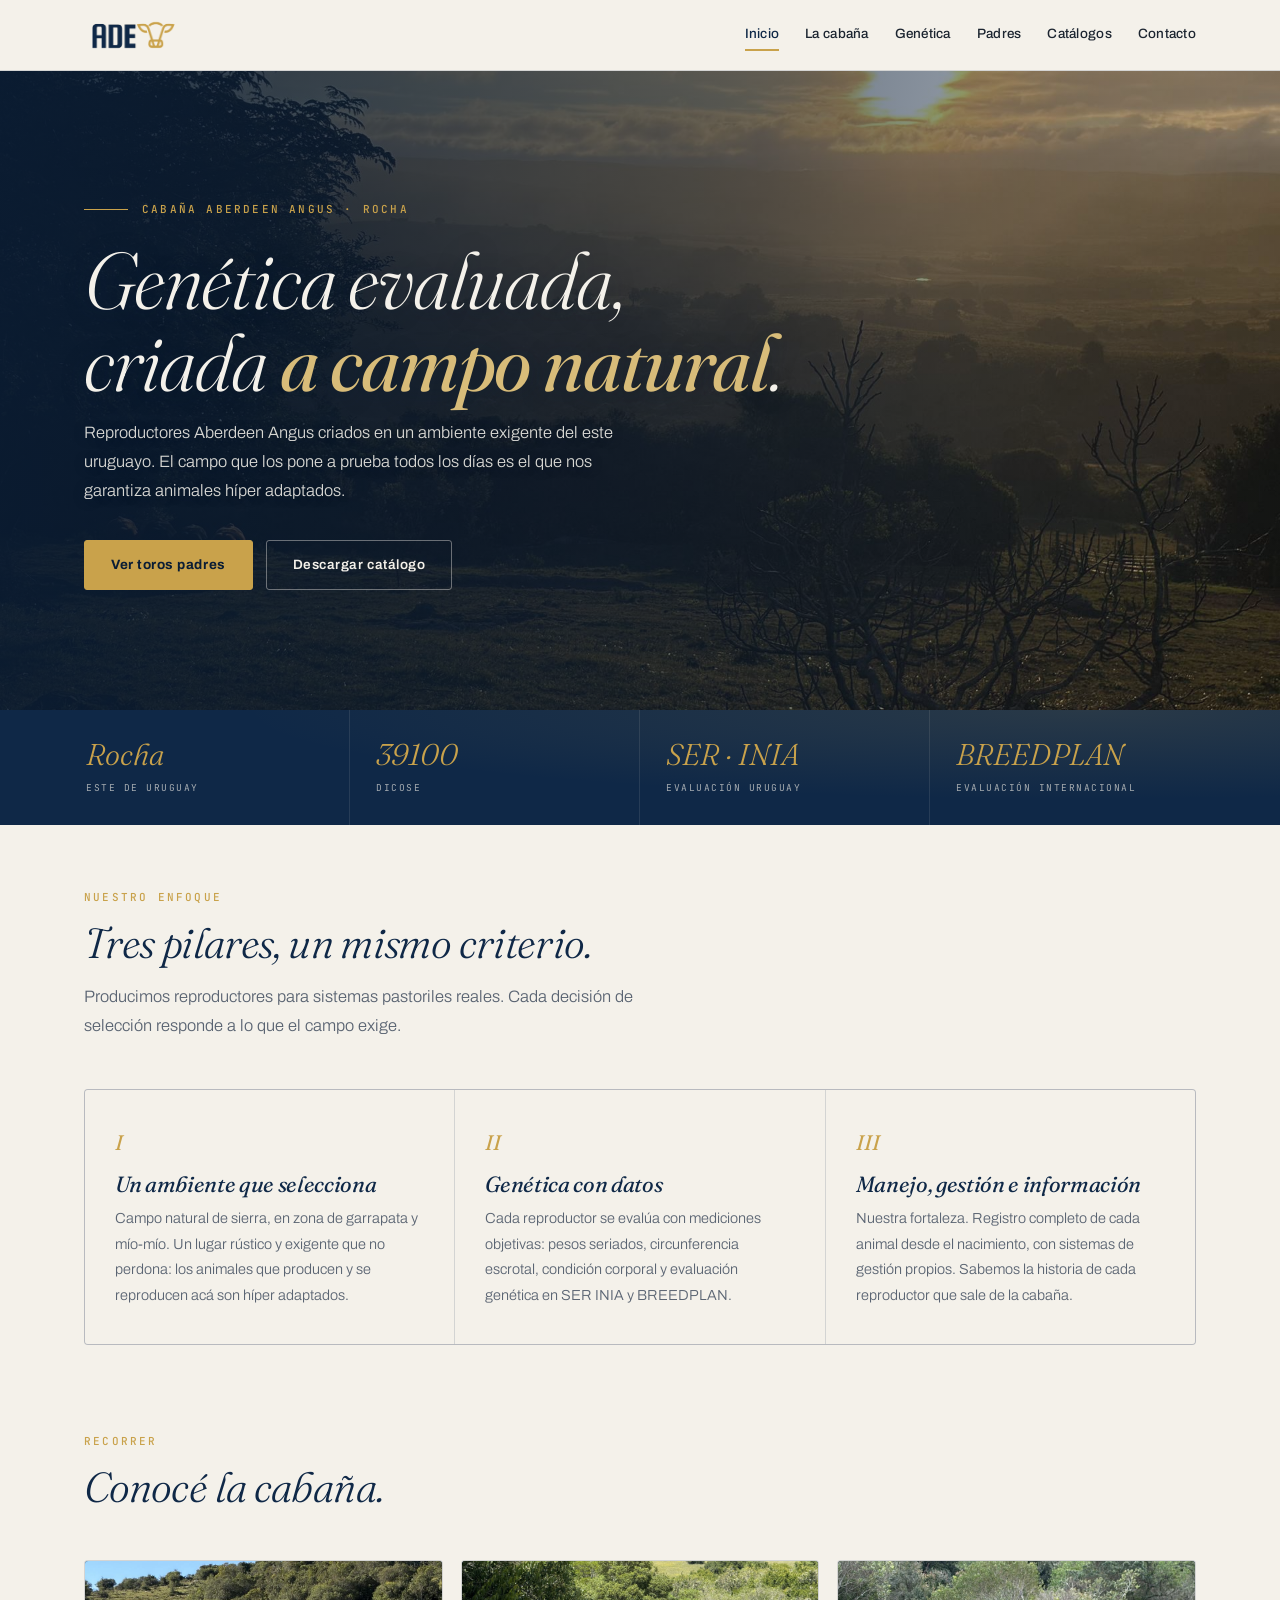
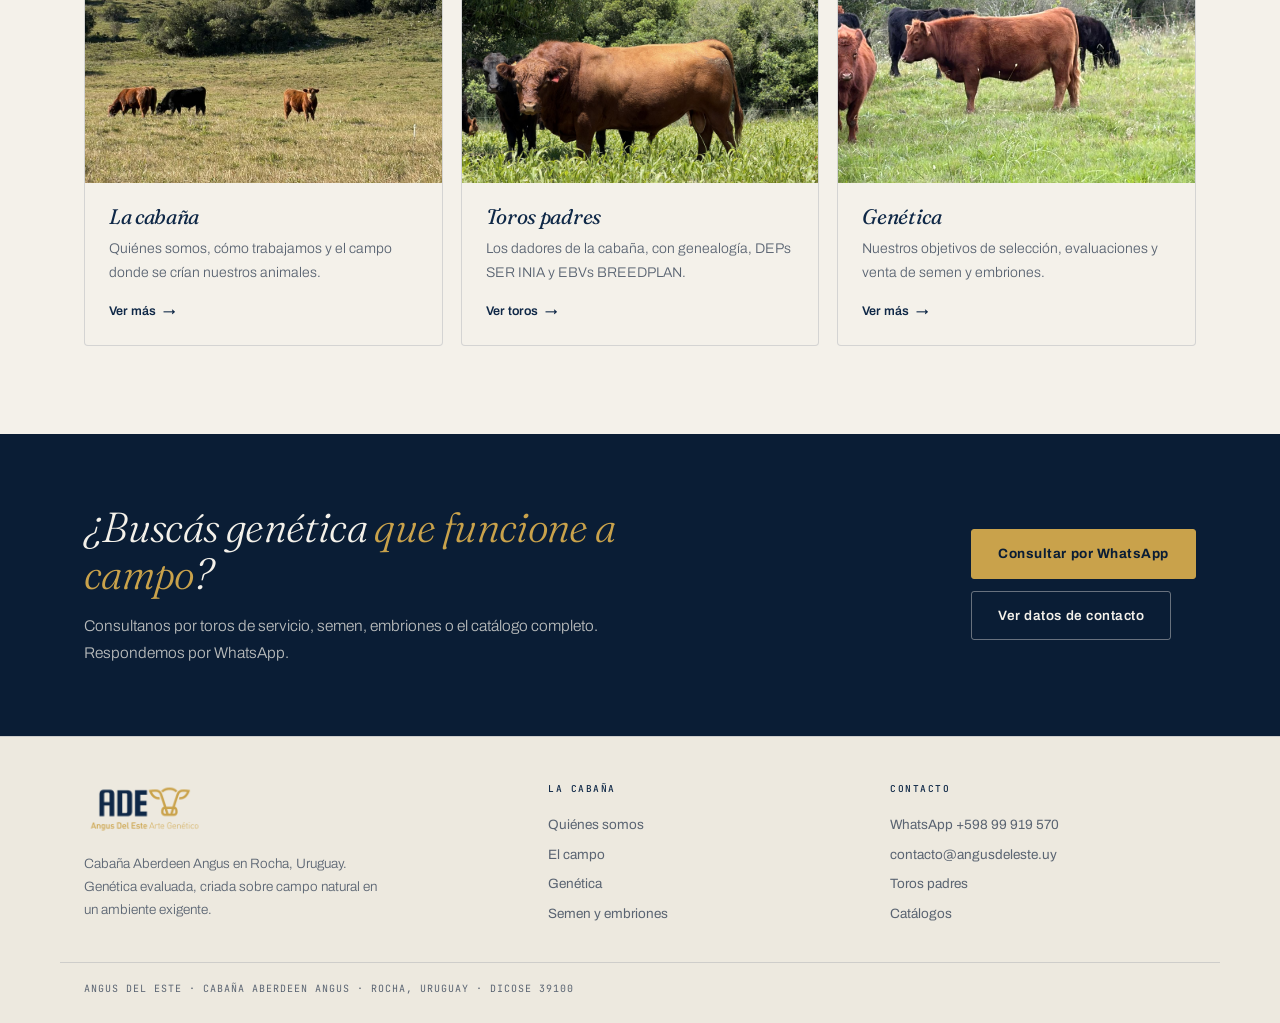
==== commit 51c1fa31: "Cambio" ====
--- a/index.html
+++ b/index.html
@@ -114,7 +114,7 @@
         </div>
       </a>
       <a href="padres.html" class="navcard">
-        <div class="navcard-img"><img src="campo-6.jpg" alt="Toros padres" loading="lazy"></div>
+        <div class="navcard-img"><img src="toro-centinela.jpg" alt="Toros padres" loading="lazy" style="object-position:center 48%"></div>
         <div class="navcard-body">
           <h3>Toros padres</h3>
           <p>Los dadores de la cabaña, con genealogía, DEPs SER INIA y EBVs BREEDPLAN.</p>
--- a/estilos.css
+++ b/estilos.css
@@ -103,7 +103,7 @@
 .toro-card{display:block;text-decoration:none;border:1px solid var(--line);border-radius:4px;overflow:hidden;background:var(--paper);transition:transform .25s,box-shadow .25s,border-color .25s}
 .toro-card:hover{transform:translateY(-3px);box-shadow:0 14px 34px rgba(15,40,71,.13);border-color:rgba(201,162,75,.5)}
 .toro-foto{position:relative;aspect-ratio:4/3;background:linear-gradient(160deg,var(--navy),var(--navy2));overflow:hidden}
-.toro-foto img{position:absolute;inset:0;width:100%;height:100%;object-fit:cover;transition:transform .5s}
+.toro-foto img{position:absolute;inset:0;width:100%;height:100%;object-fit:cover;object-position:var(--pos,center 40%);transition:transform .5s}
 .toro-card:hover .toro-foto img{transform:scale(1.04)}
 .toro-ph{position:absolute;inset:0;display:flex;align-items:center;justify-content:center;font-family:var(--serif);font-style:italic;font-size:26px;color:rgba(201,162,75,.55)}
 .toro-info{padding:20px 22px 22px}
@@ -115,8 +115,8 @@
 .toro-card:hover .toro-go span{transform:translateX(4px)}
 
 /* ── FICHA DE TORO ── */
-.ficha-hero{position:relative;height:clamp(280px,42vh,420px);background:linear-gradient(160deg,var(--navy),var(--navy2));overflow:hidden}
-.ficha-hero img{position:absolute;inset:0;width:100%;height:100%;object-fit:cover}
+.ficha-hero{position:relative;height:clamp(320px,52vh,520px);background:linear-gradient(160deg,var(--navy),var(--navy2));overflow:hidden}
+.ficha-hero img{position:absolute;inset:0;width:100%;height:100%;object-fit:cover;object-position:var(--pos,center 42%)}
 .ficha-hero::after{content:'';position:absolute;inset:0;background:linear-gradient(to top,rgba(10,29,53,.92),rgba(10,29,53,.15) 70%)}
 .ficha-hero-txt{position:absolute;left:0;right:0;bottom:0;z-index:2}
 .ficha-hero-txt .wrap{padding-bottom:30px}
@@ -144,6 +144,41 @@
 .dep-r{font-family:var(--mono);font-size:9px;color:var(--ink2);margin-top:5px}
 .nota-eval{font-family:var(--mono);font-size:9.5px;color:var(--ink2);margin-top:10px}
 
+
+/* ── CARRUSEL DE FICHA ── */
+.carr{position:relative;height:clamp(320px,56vh,560px);background:linear-gradient(160deg,var(--navy),var(--navy2));overflow:hidden}
+.carr-track{display:flex;height:100%;transition:transform .5s cubic-bezier(.4,0,.2,1)}
+.carr-slide{min-width:100%;height:100%;position:relative}
+.carr-slide img{width:100%;height:100%;object-fit:cover;object-position:var(--pos,center 45%)}
+.carr::after{content:'';position:absolute;inset:0;background:linear-gradient(to top,rgba(10,29,53,.9),rgba(10,29,53,.1) 62%);pointer-events:none;z-index:2}
+.carr-txt{position:absolute;left:0;right:0;bottom:0;z-index:4}
+.carr-txt .wrap{padding-bottom:30px}
+.carr-nav{
+  position:absolute;top:50%;transform:translateY(-50%);z-index:5;
+  width:46px;height:46px;border-radius:50%;border:1px solid rgba(244,241,234,.45);
+  background:rgba(10,29,53,.42);backdrop-filter:blur(6px);color:var(--paper);
+  cursor:pointer;display:flex;align-items:center;justify-content:center;
+  font-size:20px;line-height:1;transition:background .2s,border-color .2s,transform .2s;
+}
+.carr-nav:hover{background:var(--gold);border-color:var(--gold);color:var(--navy-deep);transform:translateY(-50%) scale(1.06)}
+.carr-nav:focus-visible{outline:2px solid var(--gold);outline-offset:3px}
+.carr-prev{left:20px}
+.carr-next{right:20px}
+.carr-dots{position:absolute;bottom:18px;right:24px;z-index:5;display:flex;gap:8px}
+.carr-dot{width:9px;height:9px;border-radius:50%;border:1px solid rgba(244,241,234,.7);background:transparent;cursor:pointer;padding:0;transition:background .25s,transform .25s}
+.carr-dot.on{background:var(--gold);border-color:var(--gold);transform:scale(1.2)}
+.carr-count{
+  position:absolute;top:20px;right:24px;z-index:5;
+  font-family:var(--mono);font-size:10px;letter-spacing:.14em;color:rgba(244,241,234,.85);
+  background:rgba(10,29,53,.42);backdrop-filter:blur(6px);padding:6px 12px;border-radius:2px;
+  border:1px solid rgba(244,241,234,.2);
+}
+@media(max-width:900px){
+  .carr-nav{width:38px;height:38px;font-size:17px}
+  .carr-prev{left:12px}.carr-next{right:12px}
+  .carr-dots{right:16px;bottom:14px}
+}
+
 /* ── SERVICIOS ── */
 .servicios{display:grid;grid-template-columns:repeat(3,1fr);gap:1px;background:var(--line);border:1px solid var(--line);border-radius:4px;overflow:hidden}
 .serv{background:var(--paper);padding:34px 30px;display:flex;flex-direction:column;transition:background .25s}
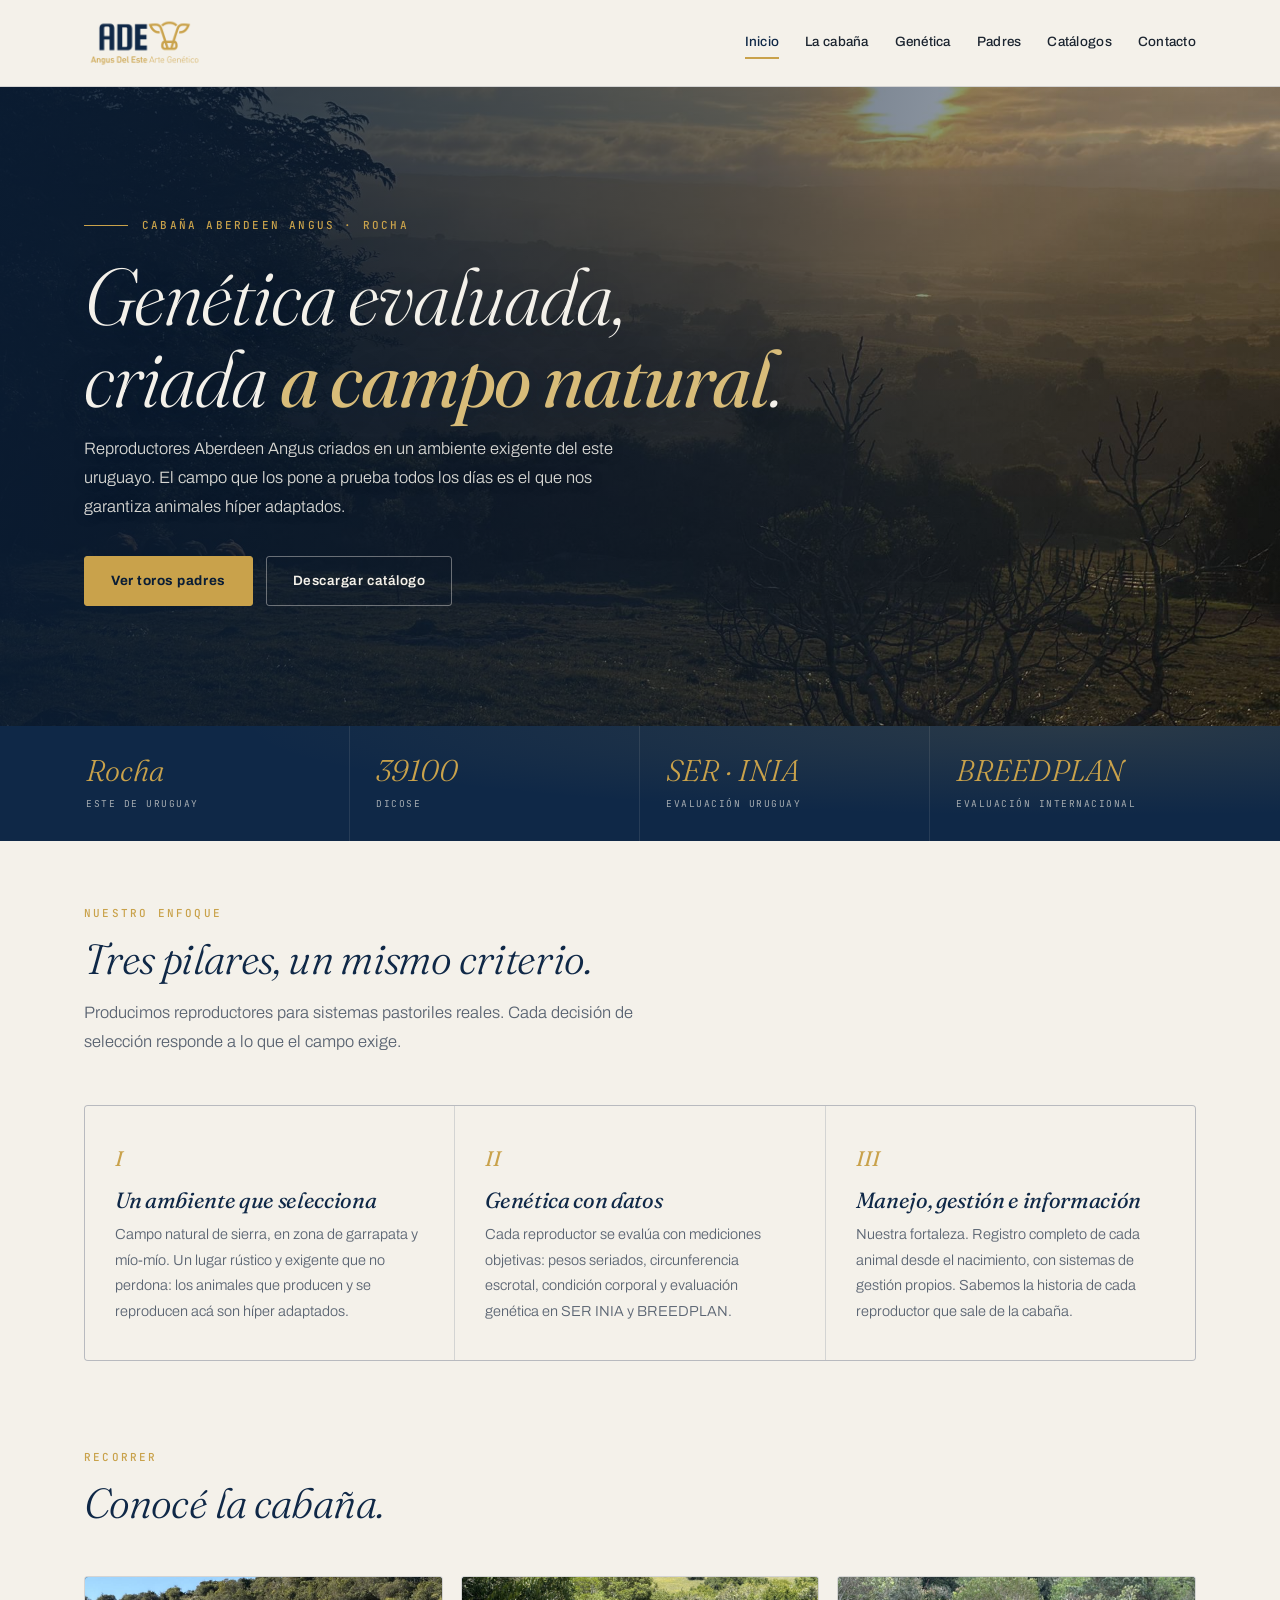
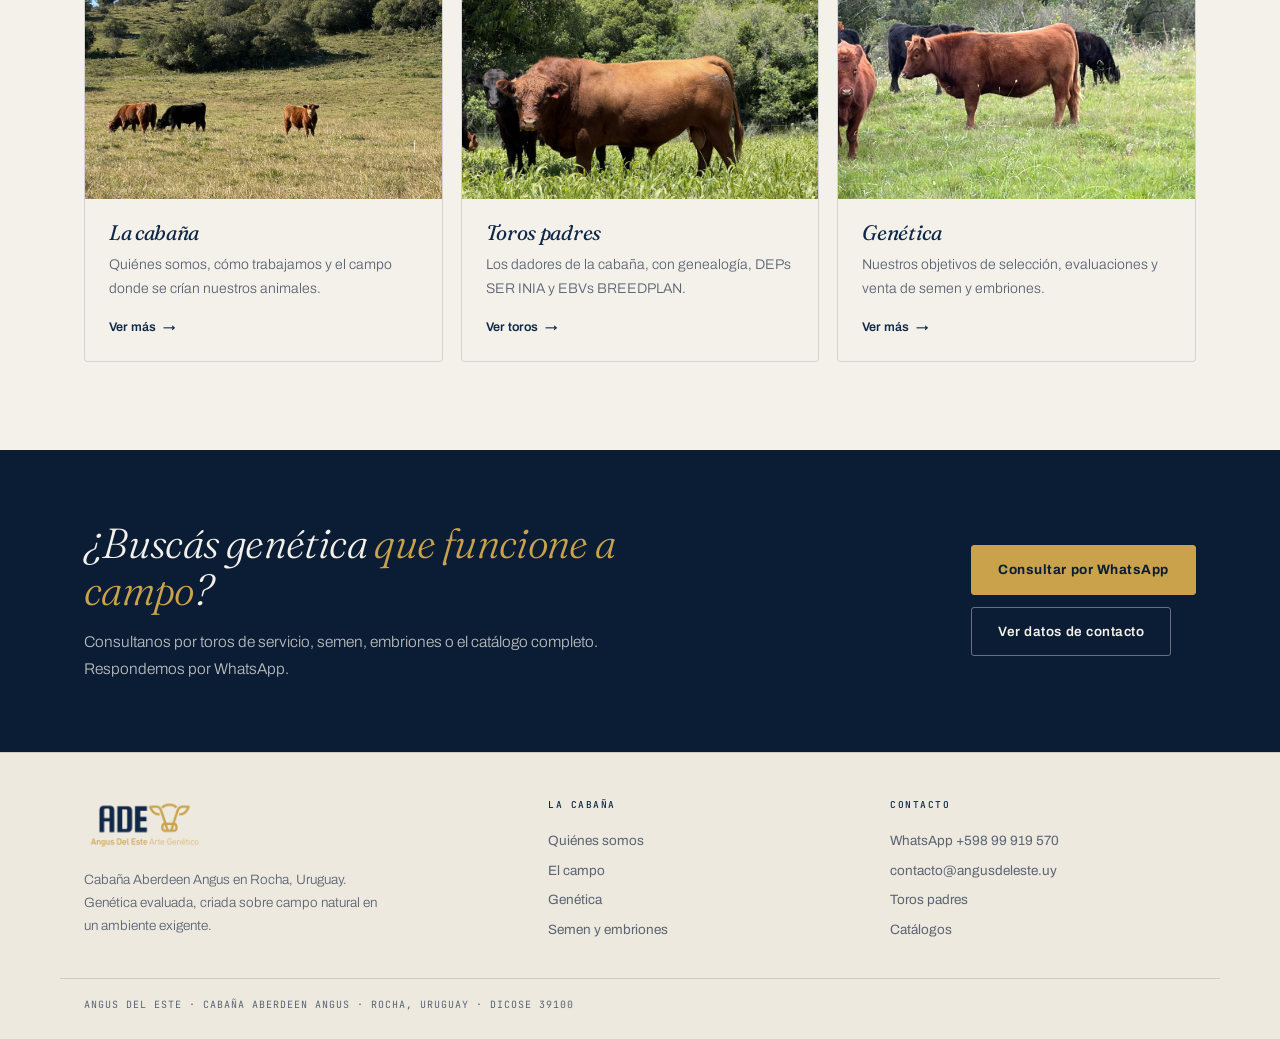
==== commit ea02b1a0: "Indexacion" ====
--- a/index.html
+++ b/index.html
@@ -12,6 +12,29 @@
 <link rel="preconnect" href="https://fonts.googleapis.com">
 <link rel="preconnect" href="https://fonts.gstatic.com" crossorigin>
 <link href="https://fonts.googleapis.com/css2?family=Fraunces:ital,opsz,wght@0,9..144,300;0,9..144,400;1,9..144,300;1,9..144,400&family=Archivo:wght@300;400;500;600;700&family=JetBrains+Mono:wght@400;500&display=swap" rel="stylesheet">
+<link rel="canonical" href="https://angusdeleste.uy/">
+<meta property="og:url" content="https://angusdeleste.uy/">
+<meta property="og:image" content="https://angusdeleste.uy/campo-hero.jpg">
+<meta property="og:locale" content="es_UY">
+<meta name="robots" content="index, follow">
+<script type="application/ld+json">
+{
+  "@context":"https://schema.org",
+  "@type":"LocalBusiness",
+  "name":"Angus del Este",
+  "alternateName":"ADE — Angus del Este",
+  "description":"Cabaña Aberdeen Angus en Rocha, Uruguay. Genética evaluada en SER INIA y BREEDPLAN, criada sobre campo natural. Venta de toros, semen y embriones.",
+  "url":"https://angusdeleste.uy",
+  "telephone":"+59899919570",
+  "email":"contacto@angusdeleste.uy",
+  "address":{"@type":"PostalAddress","addressLocality":"Rocha","addressRegion":"Rocha","addressCountry":"UY"},
+  "geo":{"@type":"GeoCoordinates","latitude":-34.2162467,"longitude":-54.4445083},
+  "image":"https://angusdeleste.uy/campo-hero.jpg",
+  "priceRange":"$$",
+  "knowsAbout":["Aberdeen Angus","genética bovina","toros reproductores","semen bovino","embriones bovinos"],
+  "areaServed":{"@type":"Country","name":"Uruguay"}
+}
+</script>
 <link rel="stylesheet" href="estilos.css">
 <style>
 .home-hero{position:relative;background:var(--navy-deep);overflow:hidden}
@@ -30,7 +53,8 @@
 <header>
   <div class="header-inner">
     <a href="index.html" class="brand">
-      <img src="[data-uri]" alt="ADE — Angus del Este">
+      <img class="logo-full" src="[data-uri]" alt="Angus del Este — Arte Genético">
+      <img class="logo-min" src="[data-uri]" alt="Angus del Este">
     </a>
     <nav id="nav">
       <a href="index.html" class='on'>Inicio</a>
@@ -45,7 +69,6 @@
     </button>
   </div>
 </header>
-
 <div class="home-hero">
   <div class="home-hero-bg"></div>
   <div class="home-hero-ov"></div>
--- a/estilos.css
+++ b/estilos.css
@@ -15,9 +15,11 @@
 
 /* ── HEADER ── */
 header{position:sticky;top:0;z-index:100;background:rgba(244,241,234,.94);backdrop-filter:blur(12px);border-bottom:1px solid var(--line)}
-.header-inner{max-width:1160px;margin:0 auto;padding:0 24px;height:70px;display:flex;align-items:center;gap:14px}
+.header-inner{max-width:1160px;margin:0 auto;padding:0 24px;height:86px;display:flex;align-items:center;gap:14px}
 .brand{display:flex;align-items:center;text-decoration:none;flex-shrink:0}
-.brand img{height:38px;width:auto}
+.brand img{width:auto}
+.brand .logo-full{height:56px;display:block}
+.brand .logo-min{height:40px;display:none}
 nav{margin-left:auto;display:flex;gap:26px}
 nav a{text-decoration:none;color:var(--ink);font-size:13.5px;font-weight:500;letter-spacing:.02em;padding:4px 0;border-bottom:2px solid transparent;transition:border-color .2s,color .2s;white-space:nowrap}
 nav a:hover{color:var(--navy);border-bottom-color:var(--gold)}
@@ -179,6 +181,49 @@
   .carr-dots{right:16px;bottom:14px}
 }
 
+
+/* ── LIGHTBOX (foto completa) ── */
+.carr-slide{cursor:zoom-in}
+.carr-zoom{
+  position:absolute;bottom:18px;left:24px;z-index:5;display:flex;align-items:center;gap:7px;
+  font-family:var(--mono);font-size:9.5px;letter-spacing:.14em;text-transform:uppercase;
+  color:rgba(244,241,234,.85);background:rgba(10,29,53,.42);backdrop-filter:blur(6px);
+  padding:7px 12px;border-radius:2px;border:1px solid rgba(244,241,234,.2);pointer-events:none;
+}
+.lb{position:fixed;inset:0;z-index:300;background:rgba(6,17,31,.96);display:none}
+.lb.open{display:block}
+.lb-stage{position:absolute;inset:0;display:flex;align-items:center;justify-content:center;padding:70px 20px 90px}
+.lb-stage img{max-width:100%;max-height:100%;width:auto;height:auto;object-fit:contain;border-radius:2px}
+.lb-close{
+  position:absolute;top:18px;right:18px;z-index:4;width:44px;height:44px;border-radius:50%;
+  border:1px solid rgba(244,241,234,.35);background:rgba(244,241,234,.08);color:var(--paper);
+  cursor:pointer;font-size:22px;line-height:1;display:flex;align-items:center;justify-content:center;
+  transition:background .2s,border-color .2s;
+}
+.lb-close:hover{background:var(--gold);border-color:var(--gold);color:var(--navy-deep)}
+.lb-nav{
+  position:absolute;top:50%;transform:translateY(-50%);z-index:4;
+  width:50px;height:50px;border-radius:50%;border:1px solid rgba(244,241,234,.35);
+  background:rgba(244,241,234,.08);color:var(--paper);cursor:pointer;
+  font-size:22px;line-height:1;display:flex;align-items:center;justify-content:center;
+  transition:background .2s,border-color .2s,transform .2s;
+}
+.lb-nav:hover{background:var(--gold);border-color:var(--gold);color:var(--navy-deep);transform:translateY(-50%) scale(1.06)}
+.lb-prev{left:22px}.lb-next{right:22px}
+.lb-cap{
+  position:absolute;left:0;right:0;bottom:26px;z-index:4;text-align:center;padding:0 24px;
+  font-family:var(--mono);font-size:10.5px;letter-spacing:.13em;color:rgba(244,241,234,.7);
+}
+.lb-cap b{display:block;font-family:var(--serif);font-style:italic;font-weight:400;font-size:19px;
+  letter-spacing:0;color:var(--gold-soft);margin-bottom:7px;text-transform:none}
+.lb-thumbs{position:absolute;left:0;right:0;bottom:0;z-index:4;display:none}
+@media(max-width:900px){
+  .lb-stage{padding:60px 12px 92px}
+  .lb-nav{width:40px;height:40px;font-size:18px}
+  .lb-prev{left:10px}.lb-next{right:10px}
+  .carr-zoom{left:16px;bottom:14px}
+}
+
 /* ── SERVICIOS ── */
 .servicios{display:grid;grid-template-columns:repeat(3,1fr);gap:1px;background:var(--line);border:1px solid var(--line);border-radius:4px;overflow:hidden}
 .serv{background:var(--paper);padding:34px 30px;display:flex;flex-direction:column;transition:background .25s}
@@ -233,6 +278,9 @@
 
 /* ── RESPONSIVE ── */
 @media(max-width:900px){
+  .header-inner{height:74px}
+  .brand .logo-full{display:none}
+  .brand .logo-min{display:block}
   .band-grid{grid-template-columns:repeat(2,1fr)}
   .band-cell{border-bottom:1px solid rgba(244,241,234,.1)}
   .pillars,.navcards,.servicios,.toros-grid{grid-template-columns:1fr}
@@ -252,6 +300,6 @@
   nav{display:none}
   .nav-toggle{display:flex;margin-left:auto;background:none;border:none;cursor:pointer;flex-direction:column;gap:5px;padding:8px}
   .nav-toggle span{width:22px;height:2px;background:var(--navy)}
-  nav.open{display:flex;position:absolute;top:70px;left:0;right:0;flex-direction:column;gap:0;background:var(--paper);border-bottom:1px solid var(--line);padding:8px 24px 18px}
+  nav.open{display:flex;position:absolute;top:74px;left:0;right:0;flex-direction:column;gap:0;background:var(--paper);border-bottom:1px solid var(--line);padding:8px 24px 18px}
   nav.open a{padding:13px 0;border-bottom:1px solid var(--line);font-size:15px}
 }
